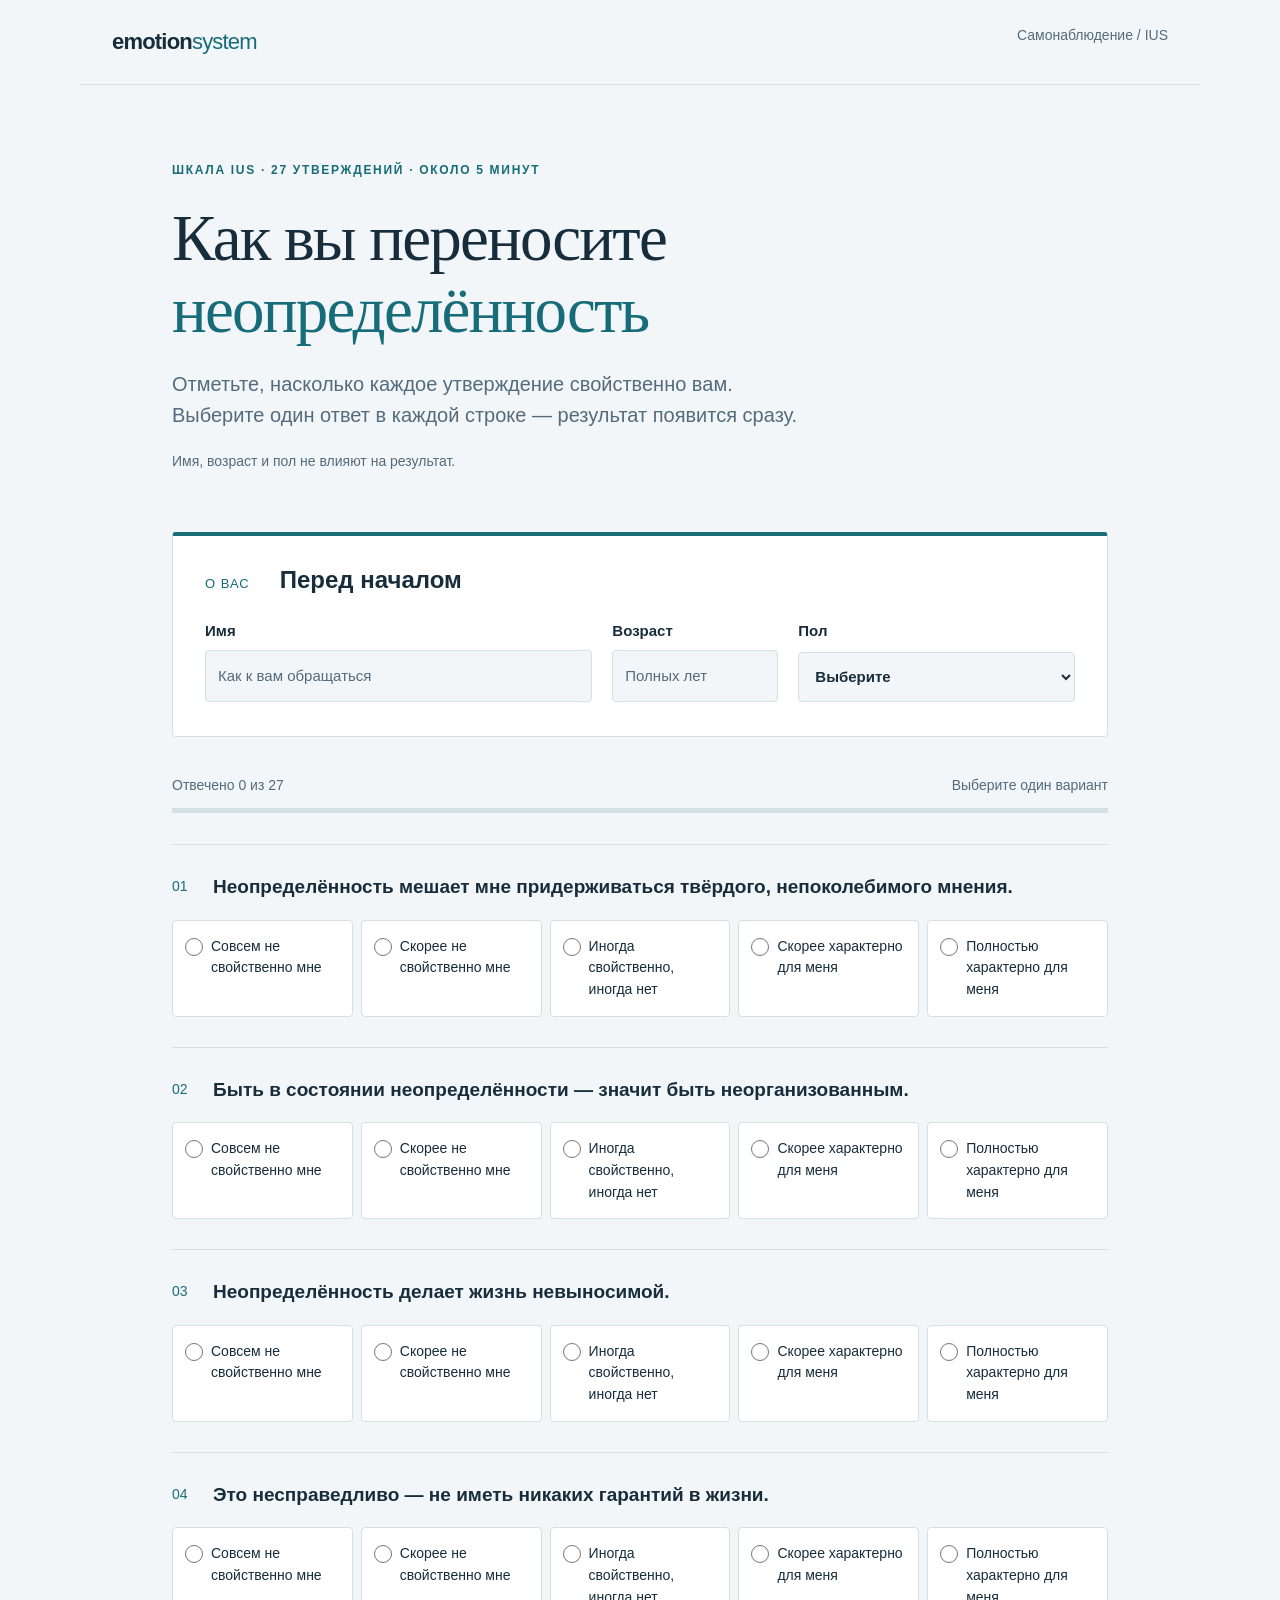
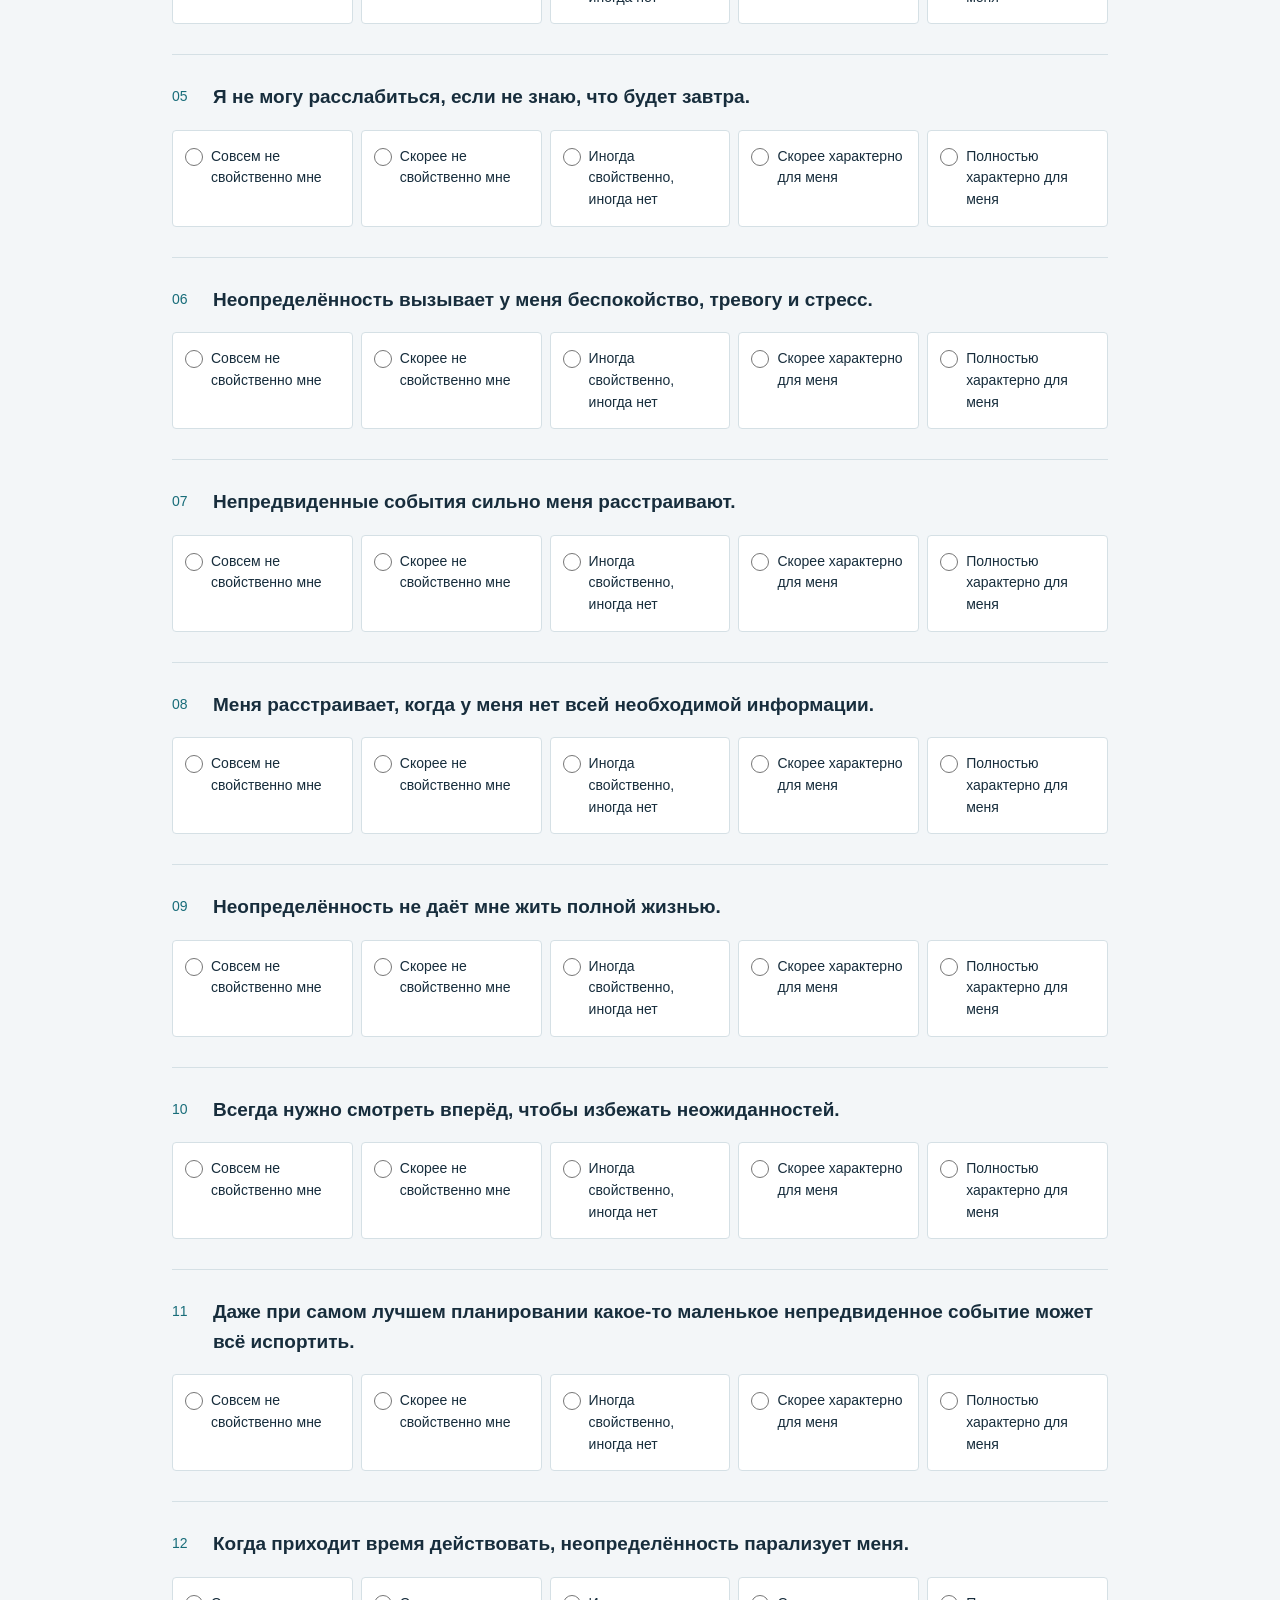
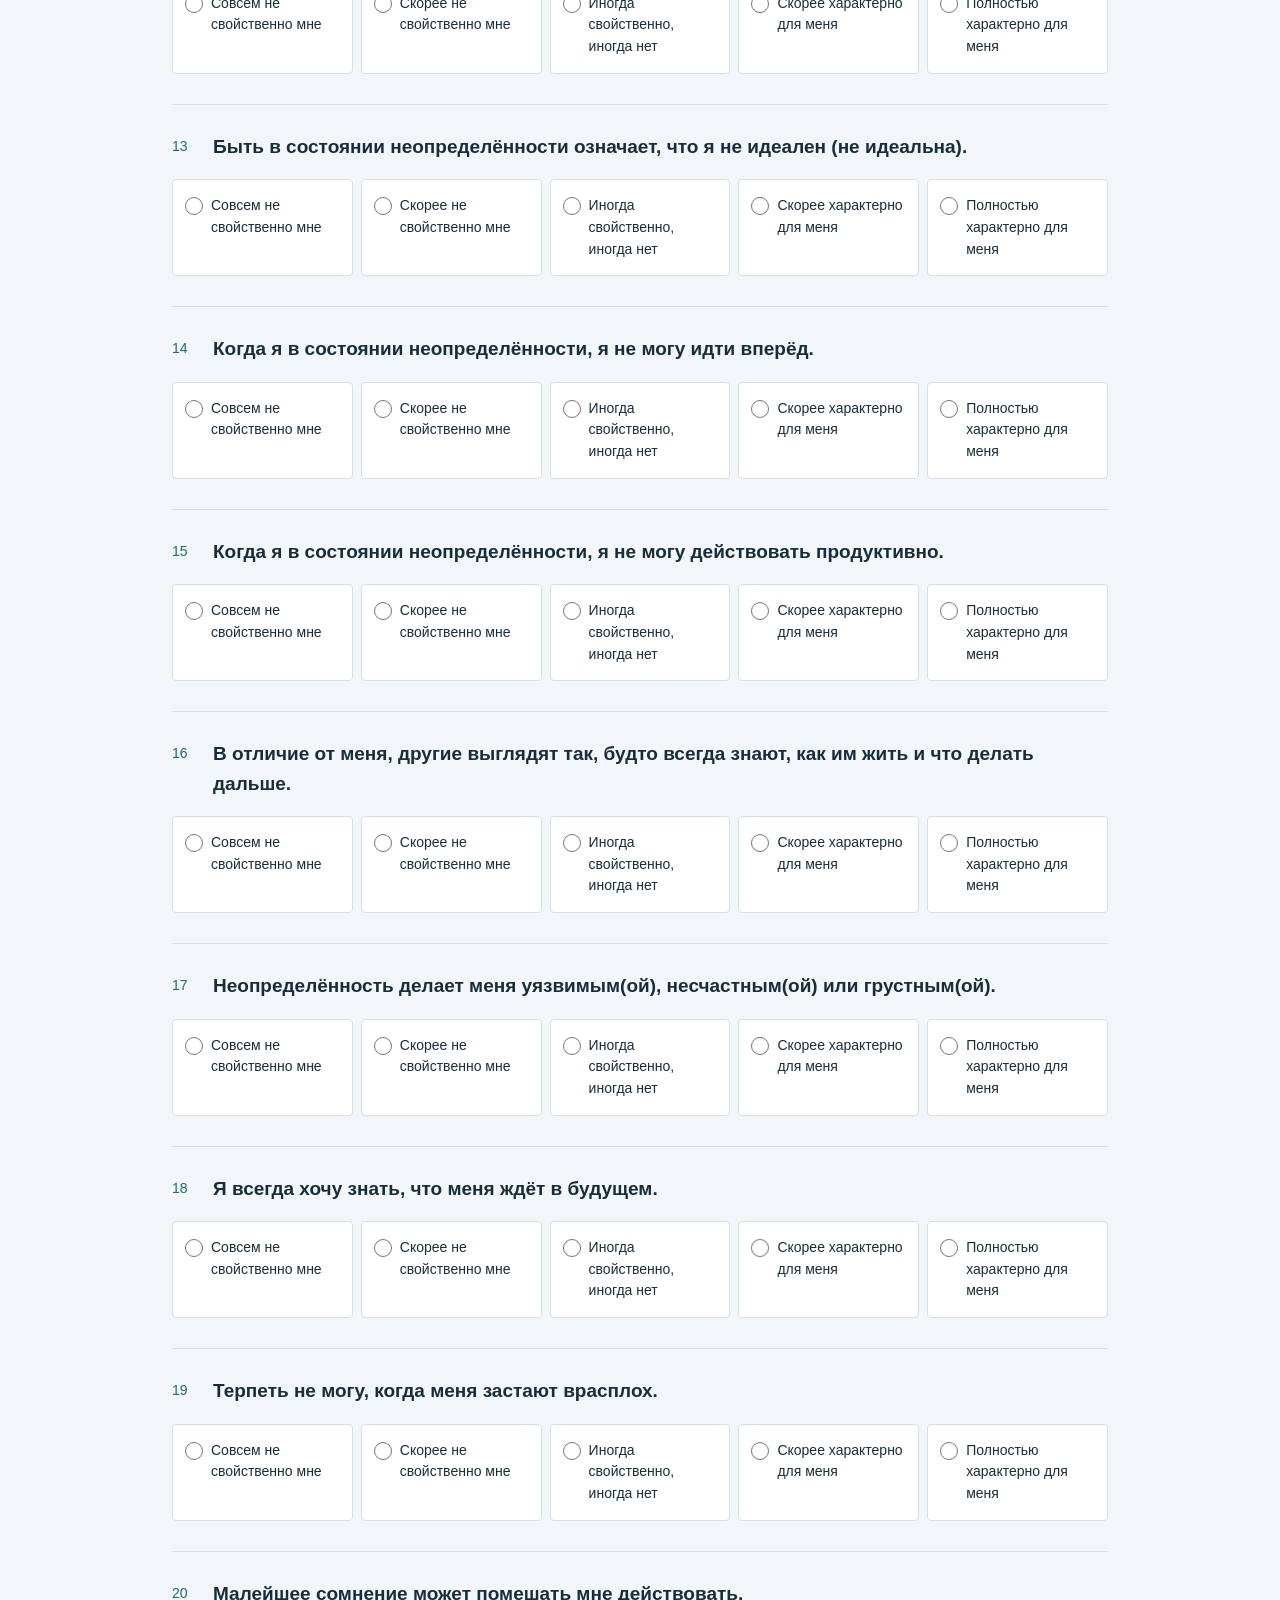
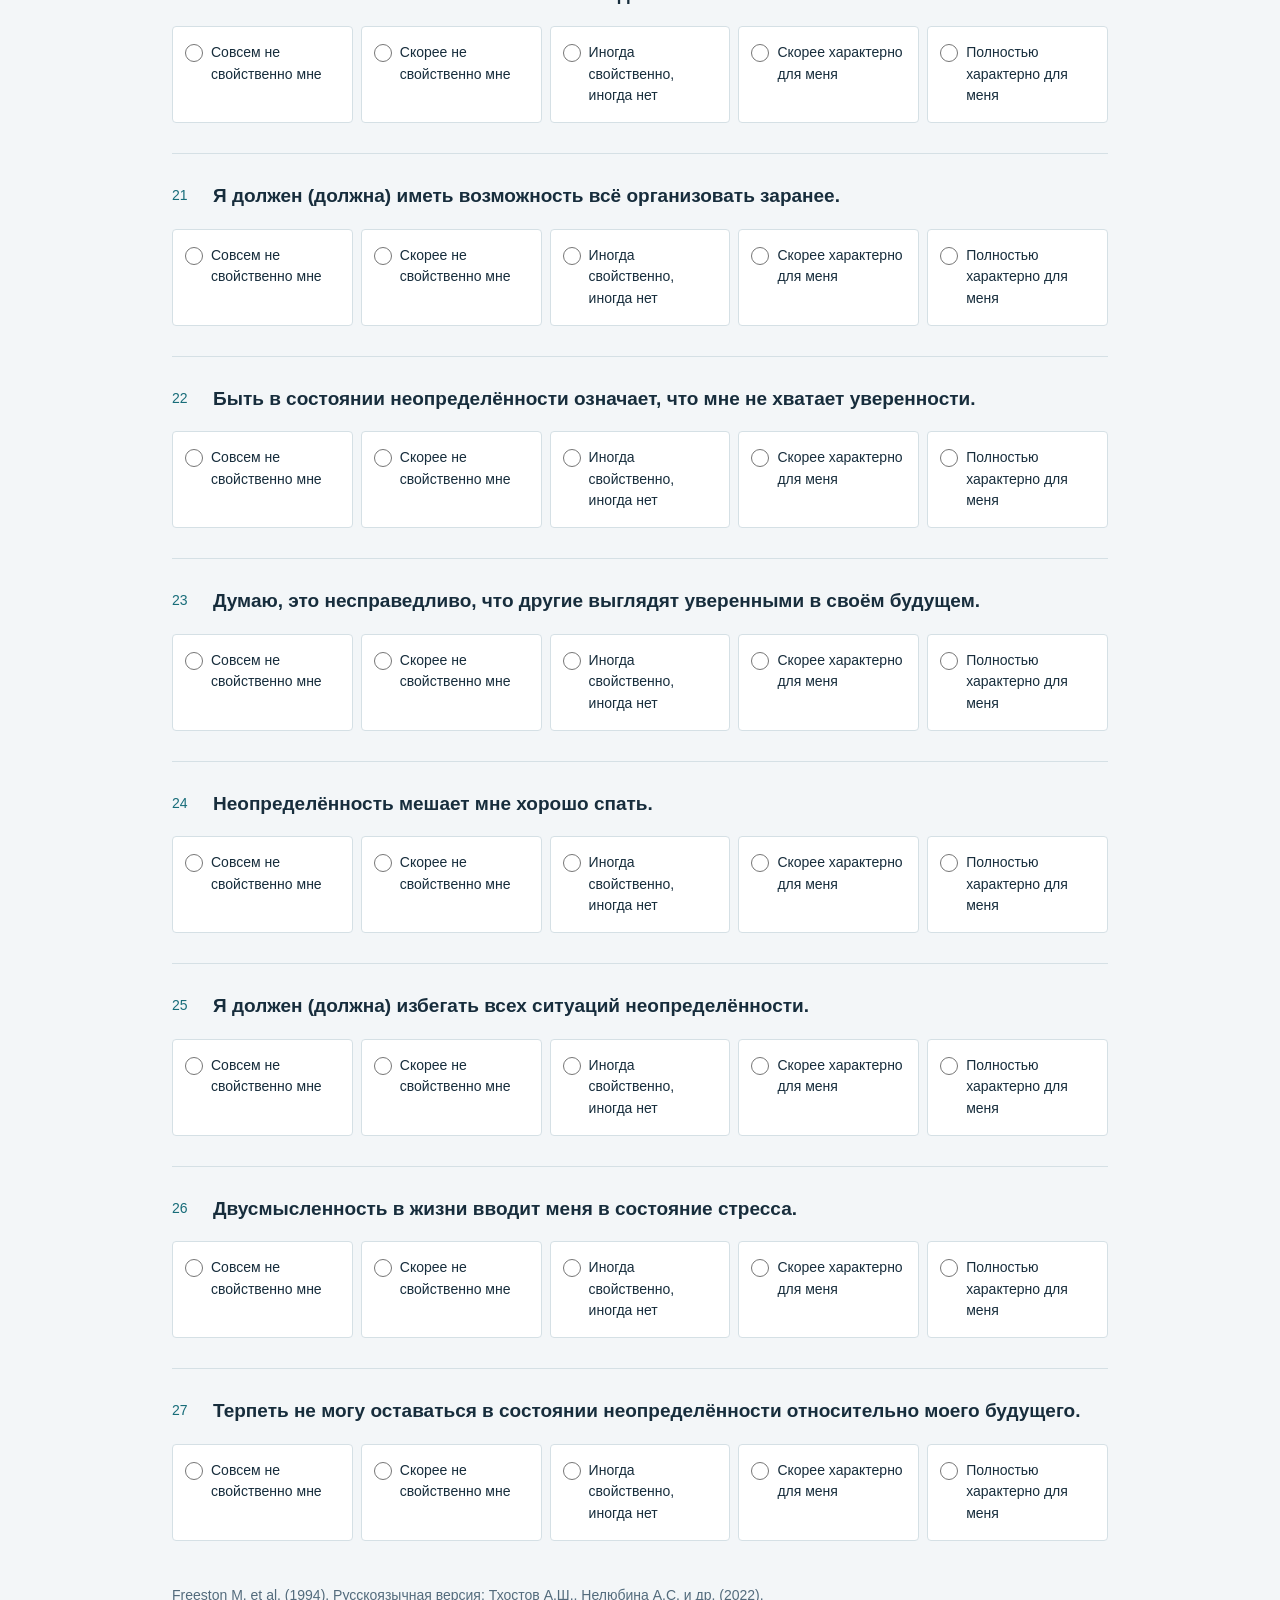
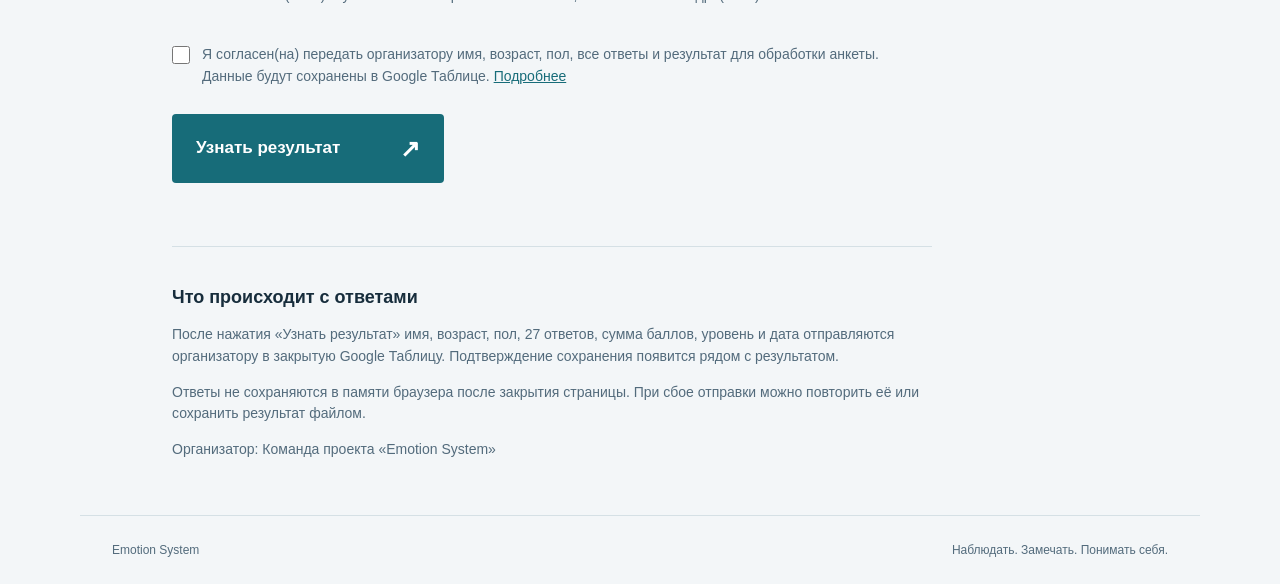
==== docs/index.html @ c3bc5c75 "Match all result explanations and disclaimer to user-provided originals" ====
<!doctype html>
<html lang="ru">
<head>
  <meta charset="utf-8">
  <meta name="viewport" content="width=device-width,initial-scale=1">
  <meta name="description" content="Анкета о переносимости неопределённости. 27 утверждений, результат сразу после заполнения.">
  <meta name="referrer" content="no-referrer">
  <title>Неопределённость · IUS</title>
  <link rel="stylesheet" href="styles.css">
  <script defer src="config.js?v=20261104-original-results"></script>
  <script defer src="scoring.js"></script>
  <script defer src="app.js?v=20261104-original-results"></script>
</head>
<body>
  <a class="skip" href="#main">Перейти к анкете</a>
  <header class="masthead"><a href="./" aria-label="На главную">emotion<span>system</span></a><span>Самонаблюдение / IUS</span></header>
  <main id="main">
    <section class="intro">
      <p class="eyebrow">ШКАЛА IUS · 27 УТВЕРЖДЕНИЙ · ОКОЛО 5 МИНУТ</p>
      <h1>Как вы переносите<br><em>неопределённость</em></h1>
      <p class="lead">Отметьте, насколько каждое утверждение свойственно вам. Выберите один ответ в каждой строке — результат появится сразу.</p>
      <p class="note">Имя, возраст и пол не влияют на результат.</p>
    </section>
    <section id="unavailable" class="notice" hidden>
      <h2>Анкета готовится к публикации</h2>
      <p>Сейчас мы проверяем формулировки и подключение отправки. Пожалуйста, вернитесь позже.</p>
    </section>
    <form id="survey" hidden>
      <section class="personal" aria-labelledby="personal-title">
        <div class="section-heading"><span>О вас</span><h2 id="personal-title">Перед началом</h2></div>
        <div class="fields">
          <label>Имя<input name="participantName" autocomplete="given-name" maxlength="100" required placeholder="Как к вам обращаться"></label>
          <label>Возраст<input name="age" type="number" inputmode="numeric" min="1" max="120" step="1" required placeholder="Полных лет"></label>
          <label>Пол<select name="sex" required><option value="">Выберите</option><option value="female">Женский</option><option value="male">Мужской</option><option value="other">Другой</option><option value="unspecified">Предпочитаю не указывать</option></select></label>
        </div>
      </section>
      <div class="progress-header"><span id="progress-text">Отвечено 0 из 27</span><span>Выберите один вариант</span></div>
      <progress id="progress" max="27" value="0" aria-label="Заполнение анкеты"></progress>
      <section id="questions" aria-label="Утверждения анкеты"></section>
      <p class="note">Freeston M. et al. (1994). Русскоязычная версия: Тхостов А.Ш., Нелюбина А.С. и др. (2022).</p>
      <section class="submit-section">
        <label class="consent"><input type="checkbox" name="consent" required><span>Я согласен(на) передать организатору имя, возраст, пол, все ответы и результат для обработки анкеты. Данные будут сохранены в Google Таблице. <a href="#privacy">Подробнее</a></span></label>
        <label class="honeypot" aria-hidden="true">Оставьте пустым<input name="website" tabindex="-1" autocomplete="off"></label>
        <button class="primary" id="submit" type="submit">Узнать результат <span aria-hidden="true">↗</span></button>
        <p id="form-message" role="alert"></p>
      </section>
    </form>
    <section id="result" class="result" tabindex="-1" aria-labelledby="result-title" hidden>
      <p class="eyebrow">ВАШ РЕЗУЛЬТАТ</p>
      <h2 id="result-title"></h2>
      <p class="score"><strong id="score"></strong><span>из 135</span></p>
      <div id="segments" class="segments" aria-hidden="true"></div>
      <div class="scale-labels"><span>0</span><span>135</span></div>
      <p id="interpretation"></p>
      <p class="note" id="result-disclaimer">Результат теста не является диагнозом. Клинических порогов у шкалы нет — диапазоны даны по размаху шкалы как ориентир; информативнее всего сравнивать свой балл в динамике.</p>
      <div class="delivery"><span id="delivery-status" role="status" aria-live="polite"></span><button id="retry" class="secondary" type="button" hidden>Повторить отправку</button></div>
      <div class="actions"><button id="copy" class="secondary" type="button">Скопировать результат</button><button id="download" class="secondary" type="button">Сохранить ответы</button><button id="again" class="text-button" type="button">Пройти ещё раз</button></div>
      <h2>Что дальше</h2>
      <p>Если число оказалось выше, чем вы ожидали, — это не приговор и не повод принимать решения прямо сейчас. Состояние, которое измеряет опросник, меняется; вопрос не в цифре, а в том, мешает ли оно вам жить.</p>
    </section>
    <section id="privacy" class="privacy">
      <h2>Что происходит с ответами</h2>
      <p>После нажатия «Узнать результат» имя, возраст, пол, 27 ответов, сумма баллов, уровень и дата отправляются организатору в закрытую Google Таблицу. Подтверждение сохранения появится рядом с результатом.</p>
      <p>Ответы не сохраняются в памяти браузера после закрытия страницы. При сбое отправки можно повторить её или сохранить результат файлом.</p>
      <p id="owner"></p><p id="contact"></p>
    </section>
  </main>
  <footer><span>Emotion System</span><span>Наблюдать. Замечать. Понимать себя.</span></footer>
</body>
</html>
---- docs/styles.css ----
:root{--bg:#f3f6f8;--paper:#fff;--ink:#172d3c;--muted:#536b7c;--accent:#176c79;--wash:#e5eff1;--line:#d5e0e5;--error:#9d3434;font-family:Calibri,'Segoe UI',sans-serif;color:var(--ink);background:var(--bg);font-size:17px;line-height:1.55}*{box-sizing:border-box}body{margin:0}a{color:var(--accent)}button,input,select{font:inherit}button{cursor:pointer}button:disabled{cursor:wait;opacity:.6}[hidden]{display:none!important}.skip{position:absolute;top:-100px;background:white;padding:12px;z-index:5}.skip:focus{top:0}:focus-visible{outline:3px solid #d78b25;outline-offset:4px}.masthead,footer{max-width:1120px;margin:auto;padding:25px 32px;display:flex;justify-content:space-between;gap:24px;font-size:14px;color:var(--muted)}.masthead{border-bottom:1px solid var(--line)}.masthead>a{text-decoration:none;color:var(--ink);font-weight:700;font-size:22px;letter-spacing:-.8px}.masthead>a span{font-weight:400;color:var(--accent)}main{max-width:1000px;margin:auto;padding:0 32px}.intro{padding:64px 0 45px;max-width:830px}.eyebrow{font-size:12px;font-weight:700;letter-spacing:1.7px;color:var(--accent)}h1{font-family:Georgia,'Times New Roman',serif;font-size:clamp(34px,5.8vw,65px);font-weight:400;line-height:1.12;letter-spacing:-1.8px;margin:22px 0}h1 em{color:var(--accent);font-style:normal}.lead{max-width:650px;font-size:20px;color:var(--muted)}.note{font-size:14px;color:var(--muted)}h2{font-size:24px;font-weight:600;line-height:1.3}.personal{background:var(--paper);border:1px solid var(--line);border-top:4px solid var(--accent);padding:28px 32px 34px;border-radius:4px}.section-heading{display:flex;align-items:baseline;gap:30px}.section-heading>span{font-size:13px;text-transform:uppercase;letter-spacing:1px;color:var(--accent)}.section-heading h2{margin:0 0 24px}.fields{display:grid;grid-template-columns:1.4fr .6fr 1fr;gap:20px}.fields label{display:grid;gap:8px;font-size:15px;font-weight:600}input:not([type=radio]):not([type=checkbox]),select{width:100%;background:var(--bg);border:1px solid var(--line);border-radius:4px;padding:13px 12px;color:var(--ink);min-height:49px}input::placeholder{color:var(--muted);font-weight:400}.progress-header{display:flex;justify-content:space-between;margin-top:38px;font-size:14px;color:var(--muted)}progress{width:100%;height:5px;border:0;margin:12px 0 26px;appearance:none;background:var(--line)}progress::-webkit-progress-bar{background:var(--line)}progress::-webkit-progress-value{background:var(--accent)}progress::-moz-progress-bar{background:var(--accent)}.question{padding:27px 0 30px;margin:0;border:0;border-top:1px solid var(--line);min-width:0}.question legend{float:left;width:100%;display:flex;gap:18px;margin-bottom:18px;padding:0;font-size:19px;font-weight:600}.question legend span{font-size:14px;color:var(--accent);padding-top:4px;font-weight:400;min-width:23px}.choices{clear:both;display:grid;grid-template-columns:repeat(5,1fr);gap:8px}.choice{position:relative;display:flex;align-items:flex-start;gap:8px;padding:15px 12px;min-height:90px;border:1px solid var(--line);background:white;border-radius:4px;font-size:14px;cursor:pointer}.choice:hover{border-color:var(--accent)}.choice:has(input:checked){background:var(--wash);border-color:var(--accent);box-shadow:inset 0 0 0 1px var(--accent)}input[type=radio],input[type=checkbox]{accent-color:var(--accent);width:18px;height:18px;flex-shrink:0;margin:2px 0}.question.missed{border-color:var(--error)}.missed-message{color:var(--error);font-size:14px;margin-bottom:8px}.submit-section{padding:24px 0 46px}.consent{display:flex;gap:12px;max-width:760px;color:var(--muted);font-size:14px;align-items:flex-start;margin-bottom:26px}.primary{display:flex;justify-content:space-between;gap:60px;align-items:center;background:var(--accent);color:white;border:0;border-radius:4px;padding:16px 24px;min-height:56px;font-weight:600}.primary:hover{background:#125965}.primary>span{font-size:24px}.secondary{background:white;border:1px solid var(--line);border-radius:4px;padding:11px 16px;color:var(--ink);min-height:44px}.secondary:hover{border-color:var(--accent)}.text-button{background:none;border:0;color:var(--accent);padding:12px}.honeypot{position:absolute;left:-10000px;width:1px;height:1px;overflow:hidden}#form-message{color:var(--error)}.result{border:1px solid var(--line);border-top:4px solid var(--accent);padding:38px;background:white;border-radius:4px;margin:0 0 45px}.result h2{font-size:29px;max-width:620px}.score{display:flex;align-items:baseline;gap:12px;margin:18px 0}.score strong{font-family:Georgia,serif;font-weight:400;font-size:76px;line-height:1}.score span{color:var(--muted)}.segments{display:grid;grid-template-columns:repeat(42,1fr);gap:3px;margin-top:26px}.segments span{height:26px;background:var(--line)}.segments .on{background:var(--accent)}.scale-labels{display:flex;justify-content:space-between;font-size:12px;color:var(--muted);margin-top:5px}.delivery{padding:18px;background:var(--bg);margin:24px 0;display:grid;gap:10px;font-size:15px}.delivery .secondary{justify-self:start}.delivery.error{color:var(--error)}.actions{display:flex;flex-wrap:wrap;gap:10px}.privacy{border-top:1px solid var(--line);padding:24px 0 40px;max-width:760px;font-size:14px;color:var(--muted)}.privacy h2{font-size:18px;color:var(--ink)}.notice{padding:30px;background:var(--paper);border:1px solid var(--line);margin-bottom:40px}footer{border-top:1px solid var(--line);font-size:12px}@media(max-width:700px){main{padding:0 20px}.masthead,footer{padding:20px}.masthead>span{font-size:11px}.intro{padding:38px 0 26px}h1{letter-spacing:-1px}.lead{font-size:18px}.personal{padding:23px 20px}.fields{grid-template-columns:1fr 1fr}.fields label:first-child{grid-column:1/-1}.choices{grid-template-columns:1fr}.choice{min-height:48px;padding:12px 15px;align-items:center}.question legend{font-size:18px}.question{padding:22px 0}.progress-header>span:last-child{display:none}.result{padding:25px 20px}.result h2{font-size:25px}.primary{width:100%}.segments{gap:2px}.segments span{height:20px}footer{flex-direction:column;gap:8px}.actions>*{width:100%}.section-heading{gap:22px}}@media(prefers-reduced-motion:no-preference){html{scroll-behavior:smooth}.choice{transition:background .15s,border-color .15s}}
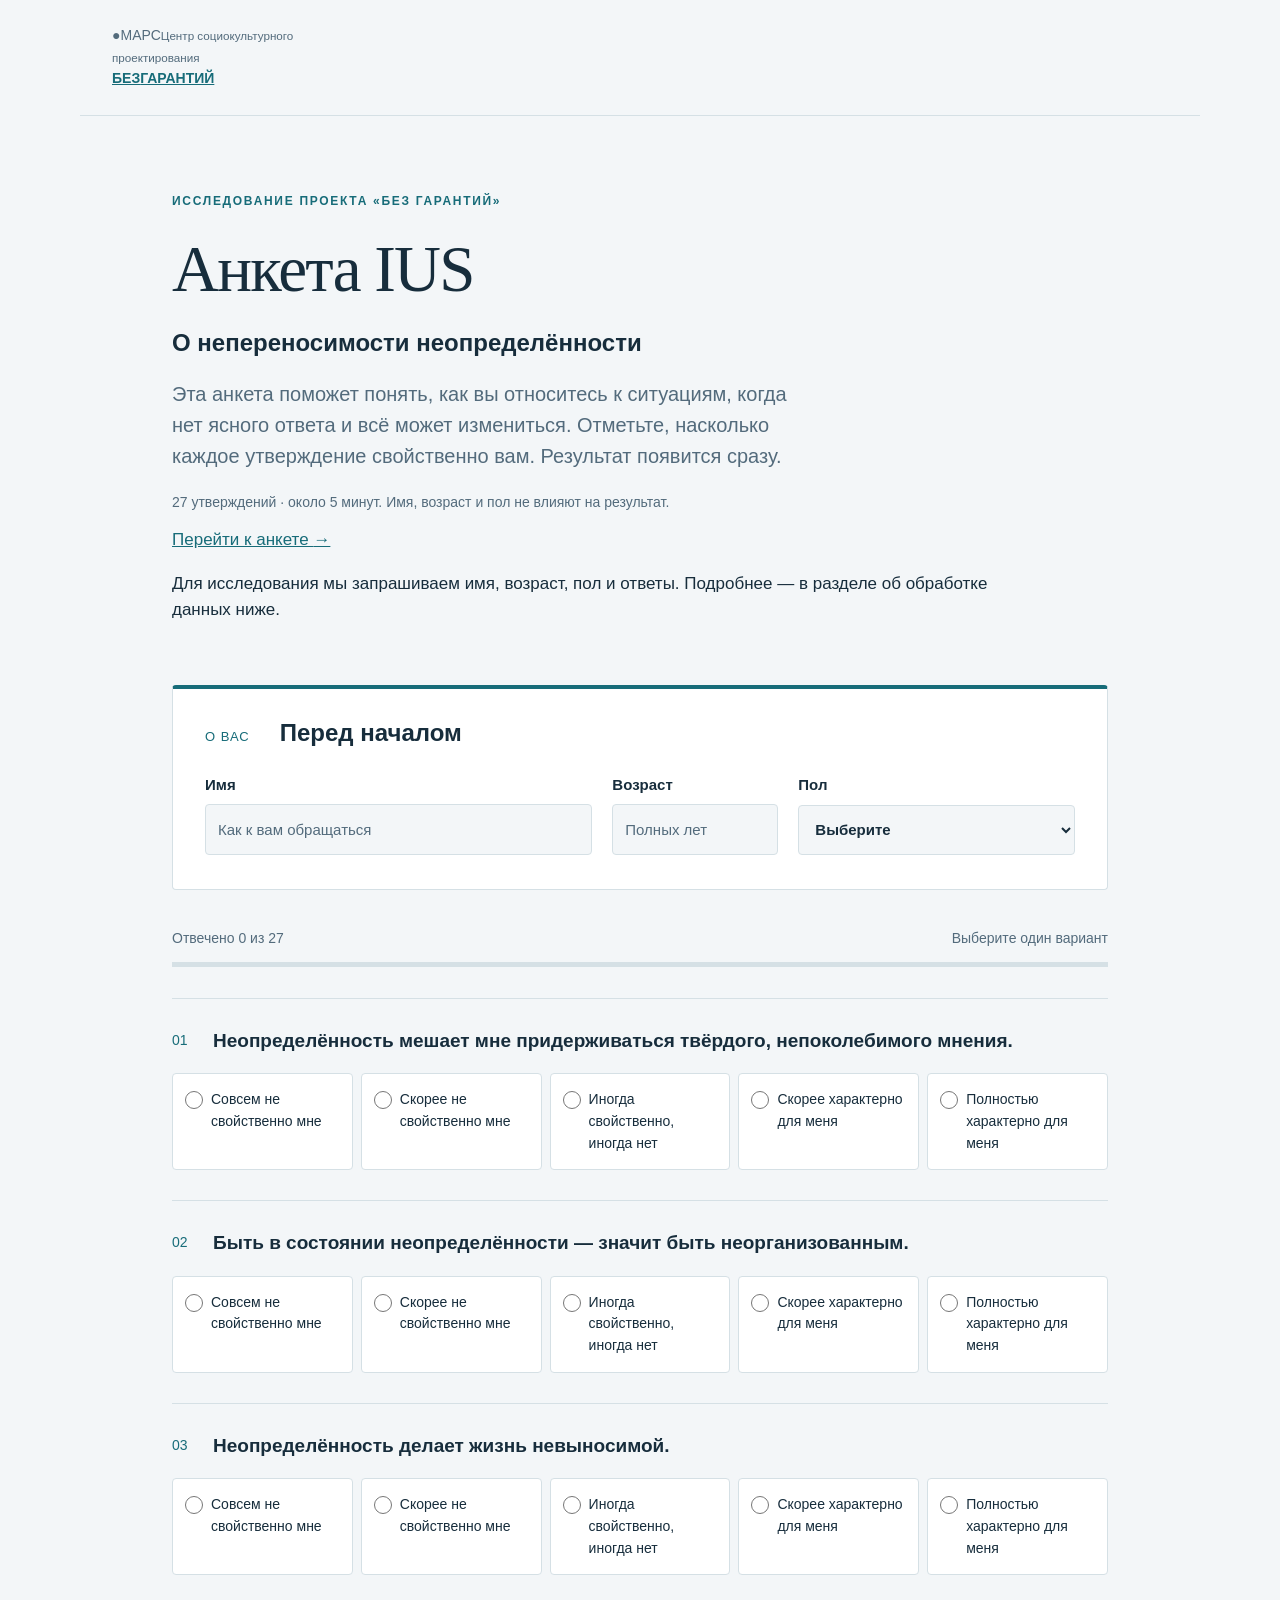
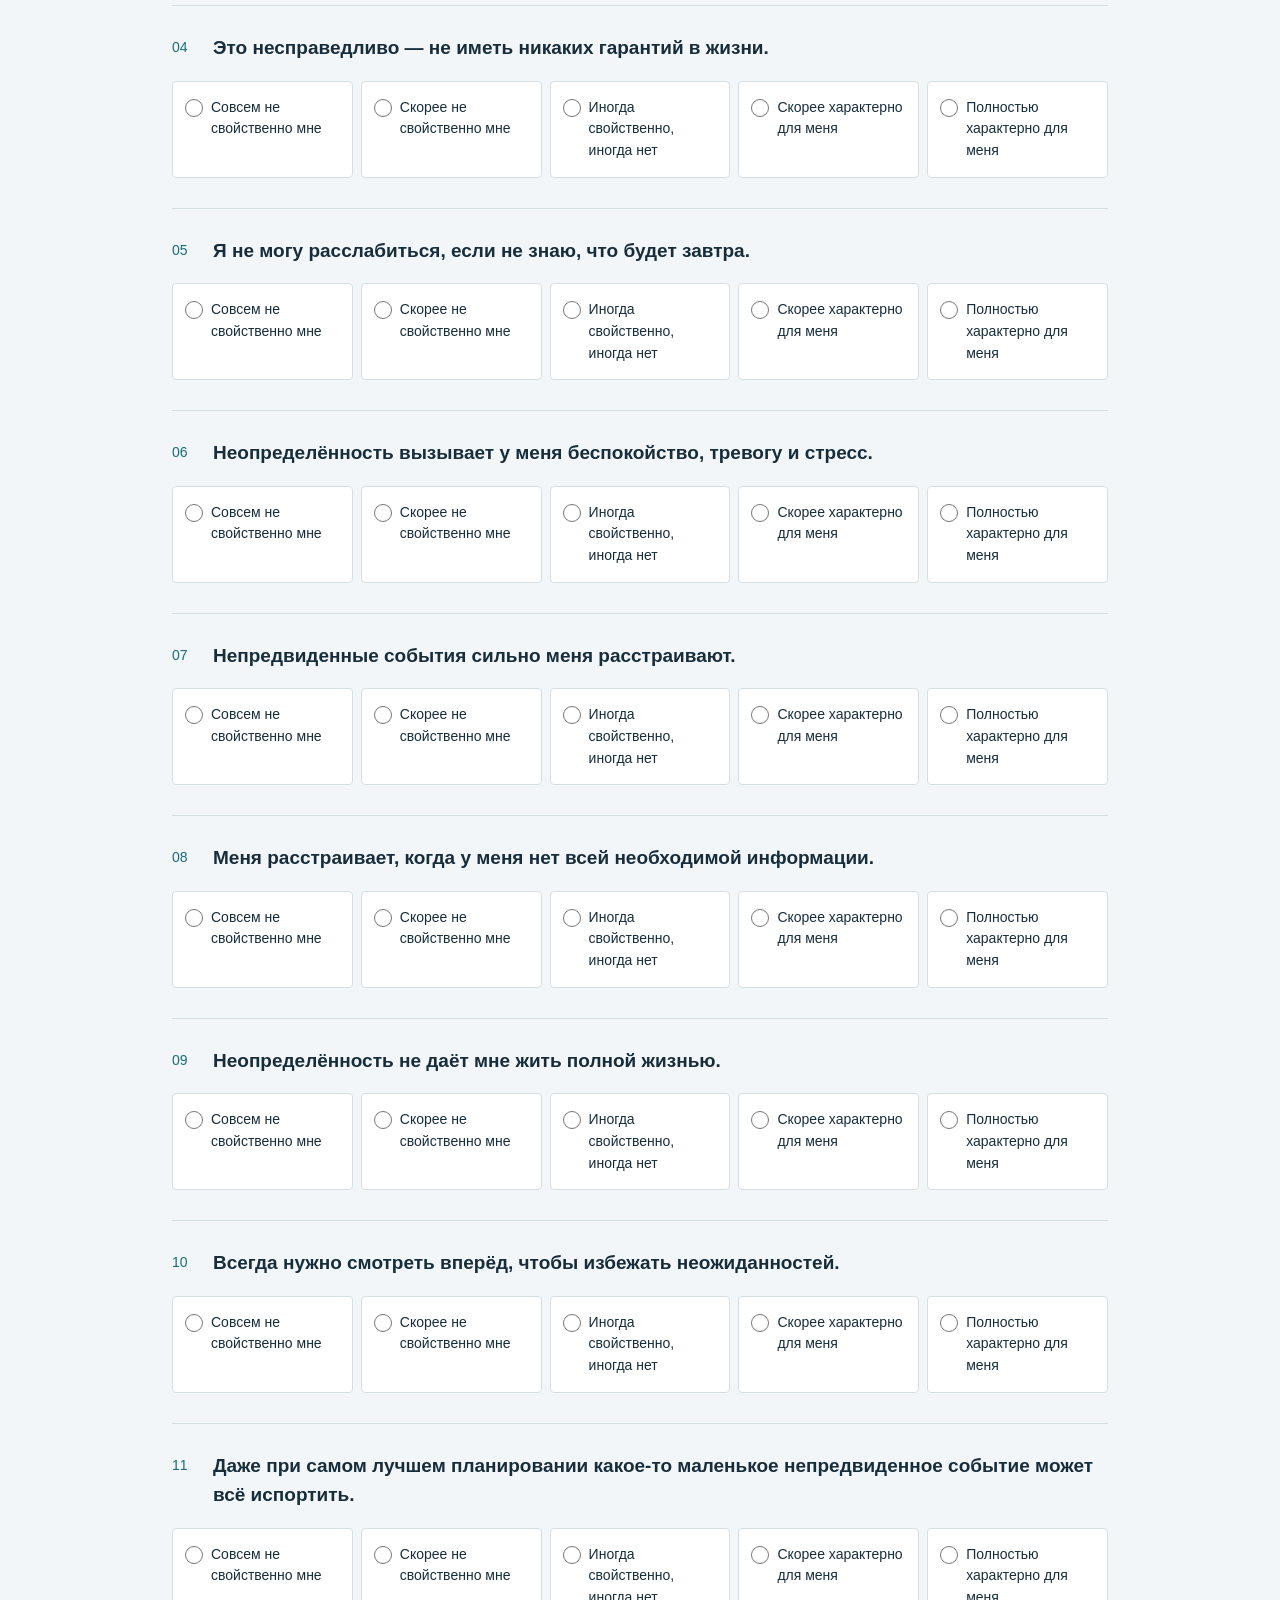
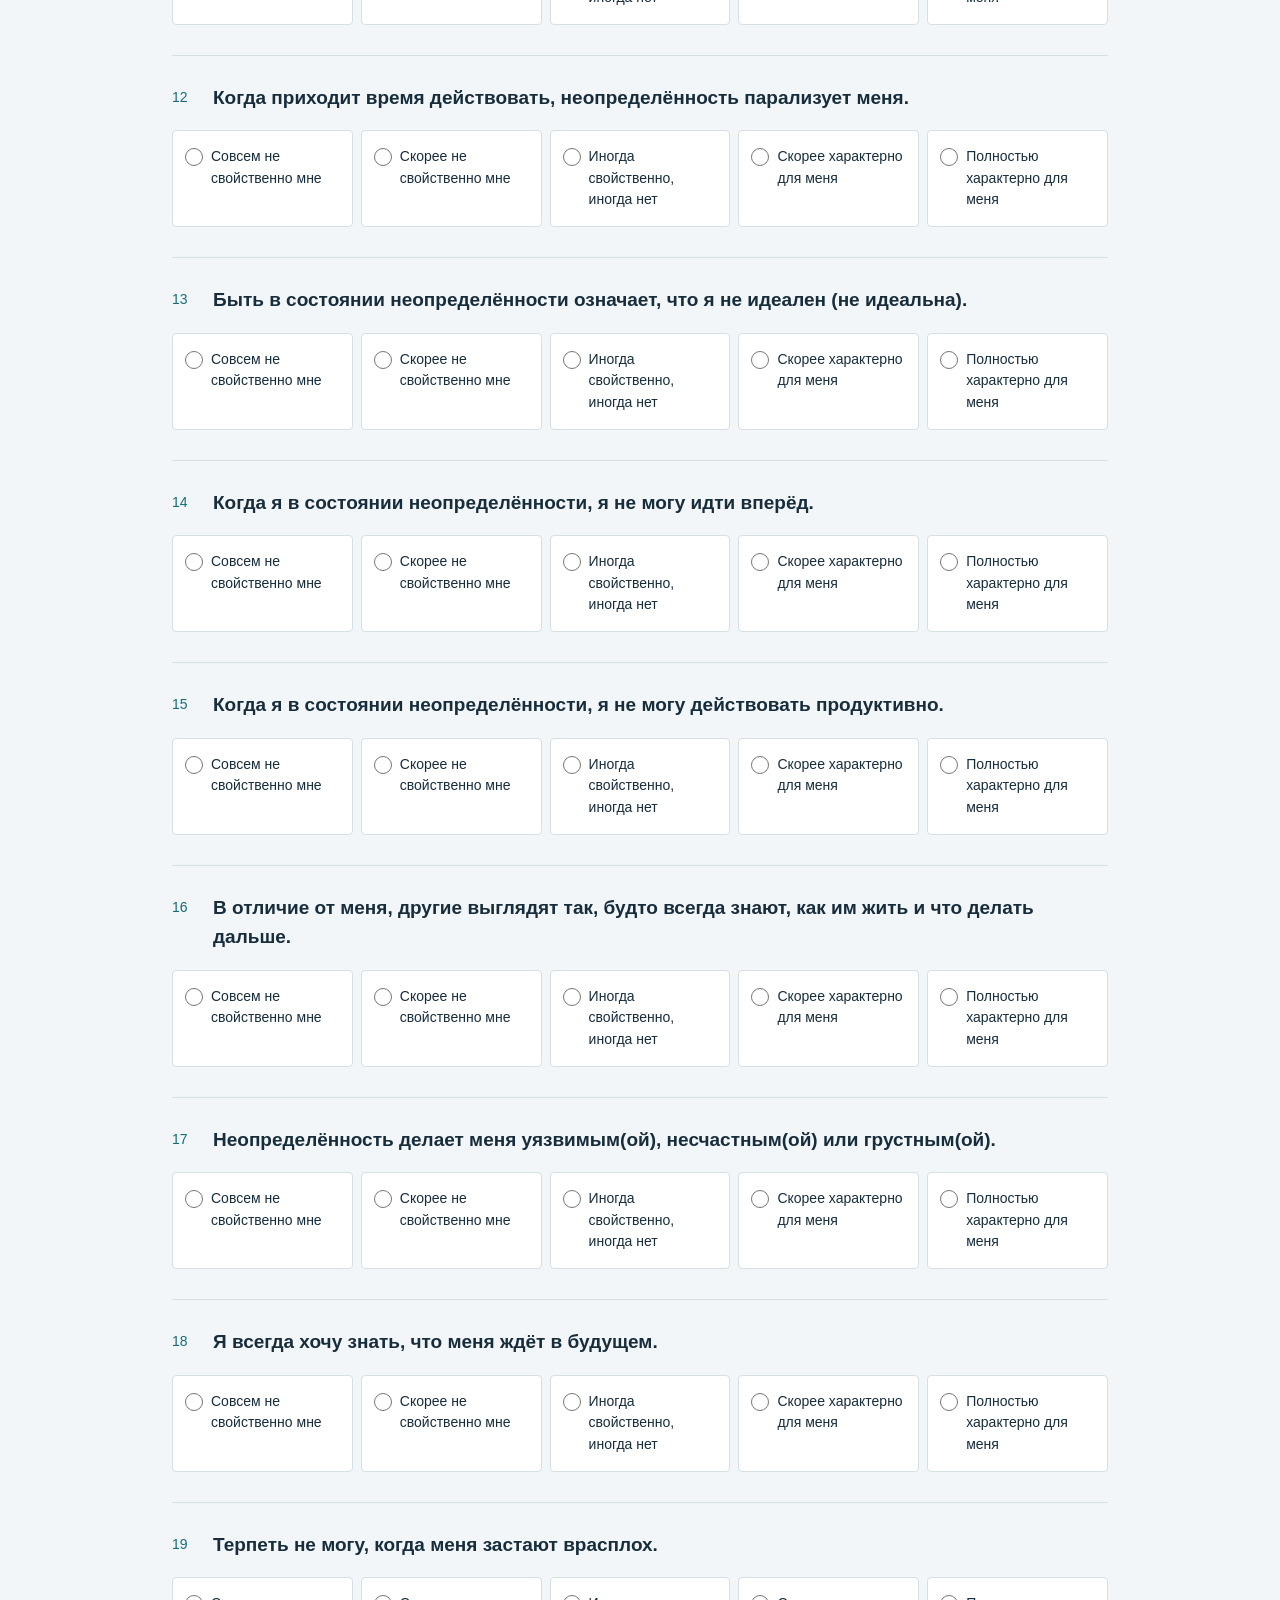
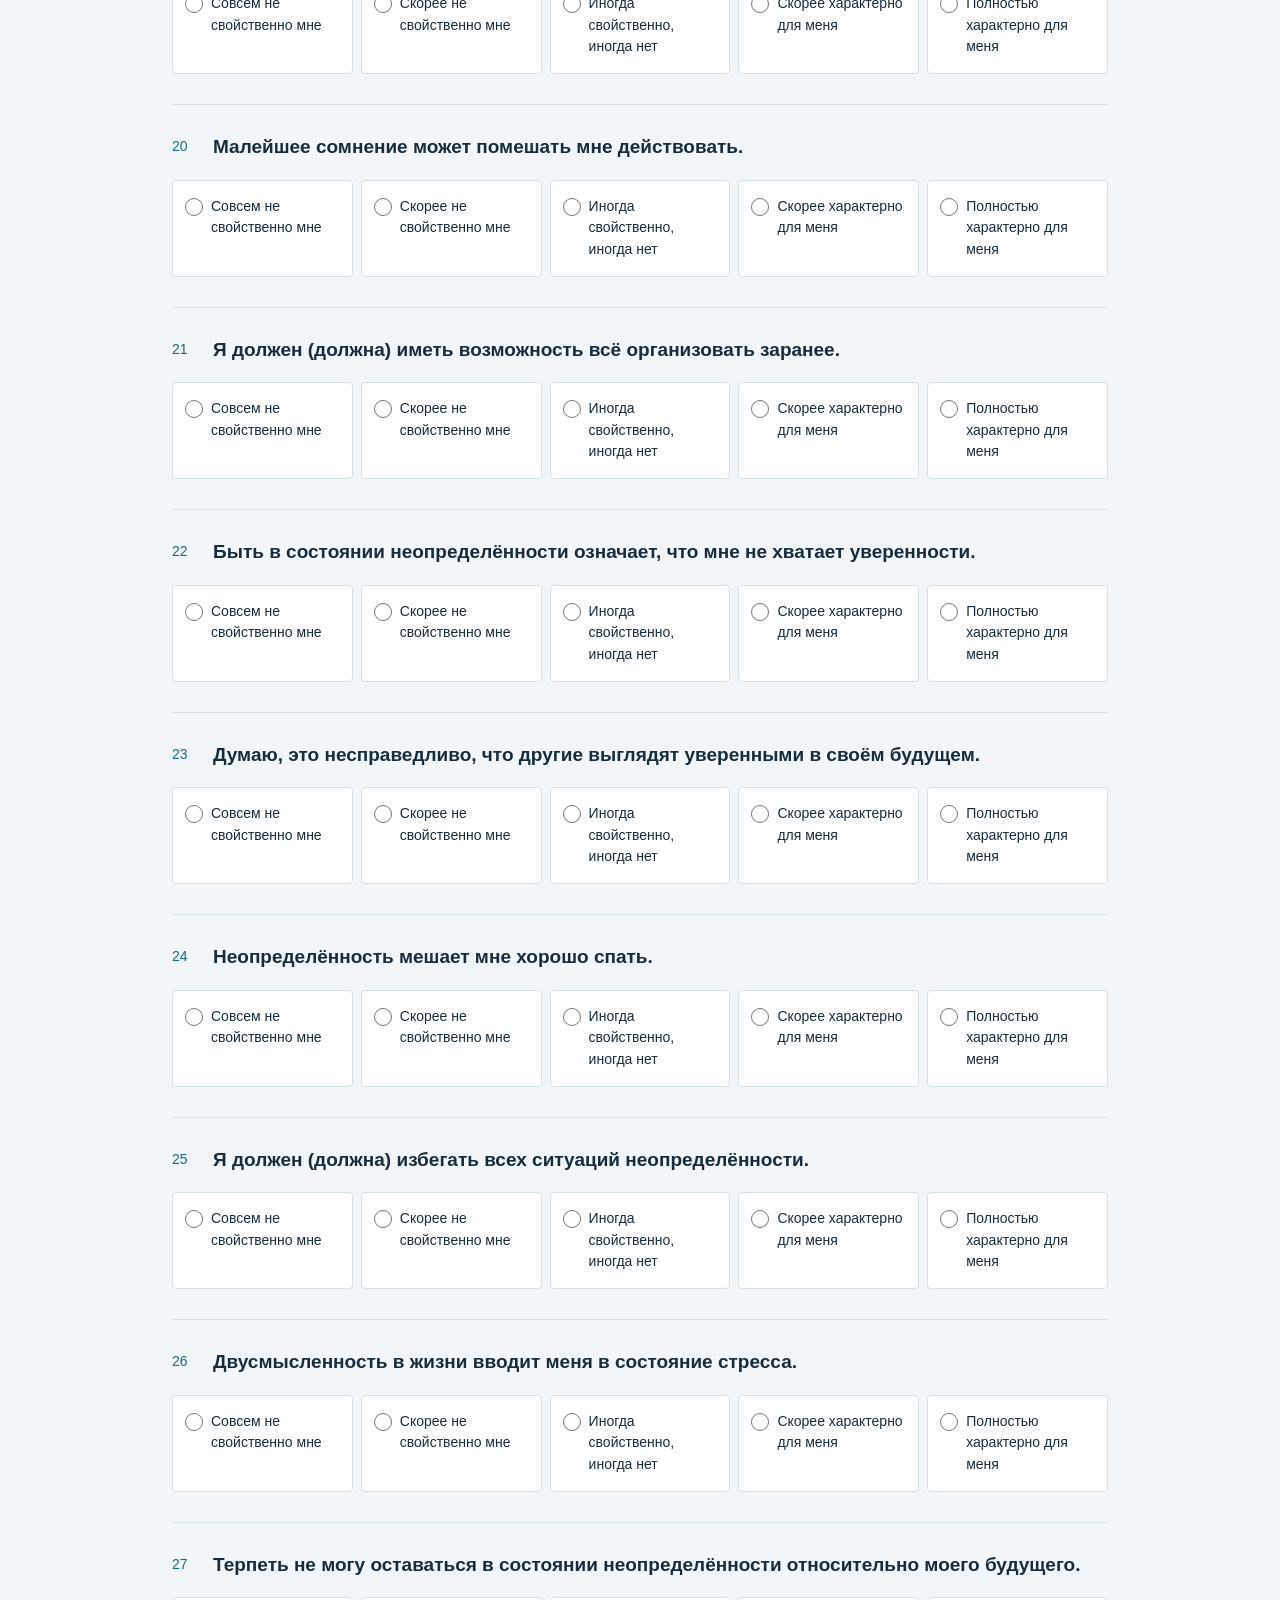
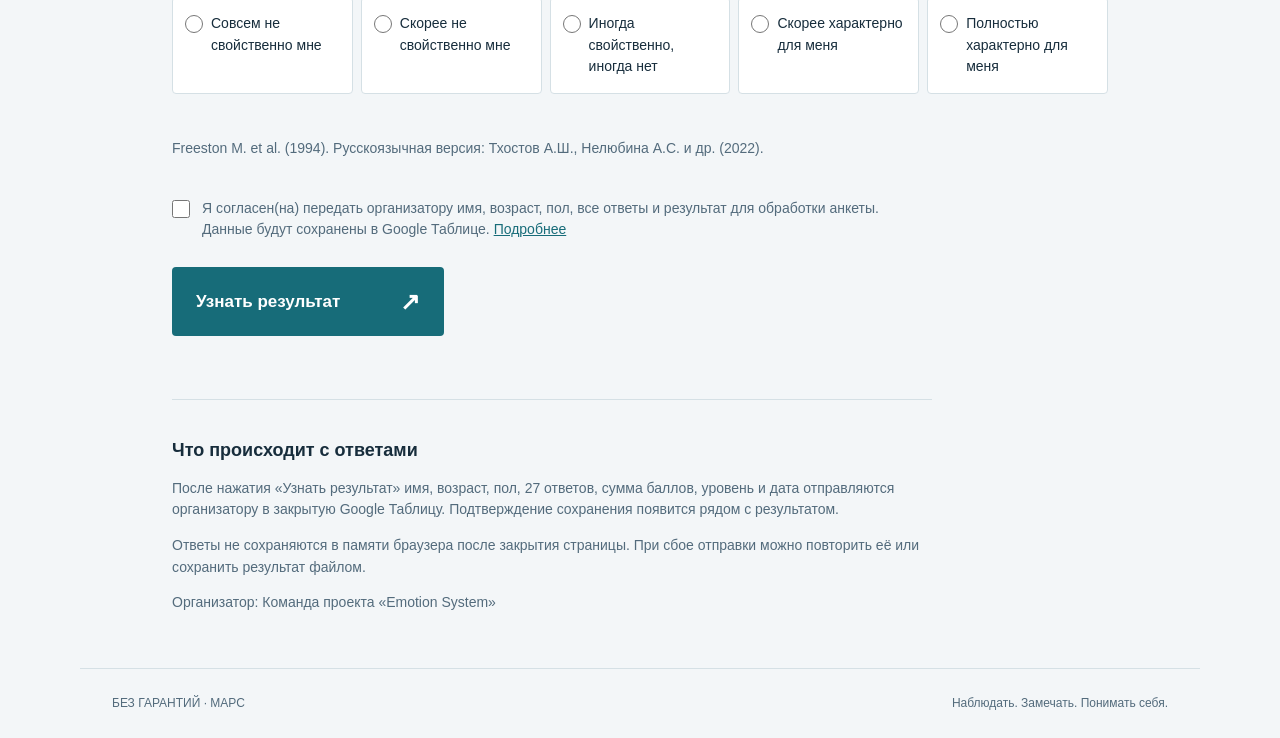
==== commit 14de3446: "Rebrand complete IUS survey layout for Bez Garantiy and school MARS" ====
--- a/docs/index.html
+++ b/docs/index.html
@@ -5,21 +5,22 @@
   <meta name="viewport" content="width=device-width,initial-scale=1">
   <meta name="description" content="Анкета о переносимости неопределённости. 27 утверждений, результат сразу после заполнения.">
   <meta name="referrer" content="no-referrer">
-  <title>Неопределённость · IUS</title>
-  <link rel="stylesheet" href="styles.css">
+  <title>Анкета IUS — Без гарантий · МАРС</title>
+  <link rel="stylesheet" href="styles.css?v=mars-20261109">
   <script defer src="config.js?v=20261104-original-results"></script>
   <script defer src="scoring.js"></script>
-  <script defer src="app.js?v=20261104-original-results"></script>
+  <script defer src="app.js?v=20261104-sex-options"></script>
 </head>
 <body>
   <a class="skip" href="#main">Перейти к анкете</a>
-  <header class="masthead"><a href="./" aria-label="На главную">emotion<span>system</span></a><span>Самонаблюдение / IUS</span></header>
+  <header class="masthead"><div class="brand-group"><div class="mars-brand" aria-label="МАРС — Центр социокультурного проектирования"><span class="mars-icon"><span class="mars-person">●</span></span><span class="mars-name">МАРС<small>Центр социокультурного<br>проектирования</small></span></div><span class="brand-divider"></span><a class="project-brand" href="./" aria-label="Без гарантий — на главную"><span class="project-circle"><span class="project-stamp"><b>БЕЗ</b><strong>ГАРАНТИЙ</strong></span></span></a></div></header>
   <main id="main">
     <section class="intro">
-      <p class="eyebrow">ШКАЛА IUS · 27 УТВЕРЖДЕНИЙ · ОКОЛО 5 МИНУТ</p>
-      <h1>Как вы переносите<br><em>неопределённость</em></h1>
-      <p class="lead">Отметьте, насколько каждое утверждение свойственно вам. Выберите один ответ в каждой строке — результат появится сразу.</p>
-      <p class="note">Имя, возраст и пол не влияют на результат.</p>
+      <p class="eyebrow">ИССЛЕДОВАНИЕ ПРОЕКТА «БЕЗ ГАРАНТИЙ»</p>
+      <h1>Анкета IUS</h1>
+      <h2 class="intro-subtitle">О непереносимости неопределённости</h2>
+      <p class="lead">Эта анкета поможет понять, как вы относитесь к ситуациям, когда нет ясного ответа и всё может измениться. Отметьте, насколько каждое утверждение свойственно вам. Результат появится сразу.</p>
+      <p class="note">27 утверждений · около 5 минут. Имя, возраст и пол не влияют на результат.</p><a class="start-link" href="#survey">Перейти к анкете <span aria-hidden="true">→</span></a><p class="intro-disclosure">Для исследования мы запрашиваем имя, возраст, пол и ответы. Подробнее — в разделе об обработке данных ниже.</p>
     </section>
     <section id="unavailable" class="notice" hidden>
       <h2>Анкета готовится к публикации</h2>
@@ -31,7 +32,7 @@
         <div class="fields">
           <label>Имя<input name="participantName" autocomplete="given-name" maxlength="100" required placeholder="Как к вам обращаться"></label>
           <label>Возраст<input name="age" type="number" inputmode="numeric" min="1" max="120" step="1" required placeholder="Полных лет"></label>
-          <label>Пол<select name="sex" required><option value="">Выберите</option><option value="female">Женский</option><option value="male">Мужской</option><option value="other">Другой</option><option value="unspecified">Предпочитаю не указывать</option></select></label>
+          <label>Пол<select name="sex" required><option value="">Выберите</option><option value="male">Мужчина</option><option value="female">Женщина</option></select></label>
         </div>
       </section>
       <div class="progress-header"><span id="progress-text">Отвечено 0 из 27</span><span>Выберите один вариант</span></div>
@@ -65,6 +66,6 @@
       <p id="owner"></p><p id="contact"></p>
     </section>
   </main>
-  <footer><span>Emotion System</span><span>Наблюдать. Замечать. Понимать себя.</span></footer>
+  <footer><span>БЕЗ ГАРАНТИЙ · МАРС</span><span>Наблюдать. Замечать. Понимать себя.</span></footer>
 </body>
 </html>
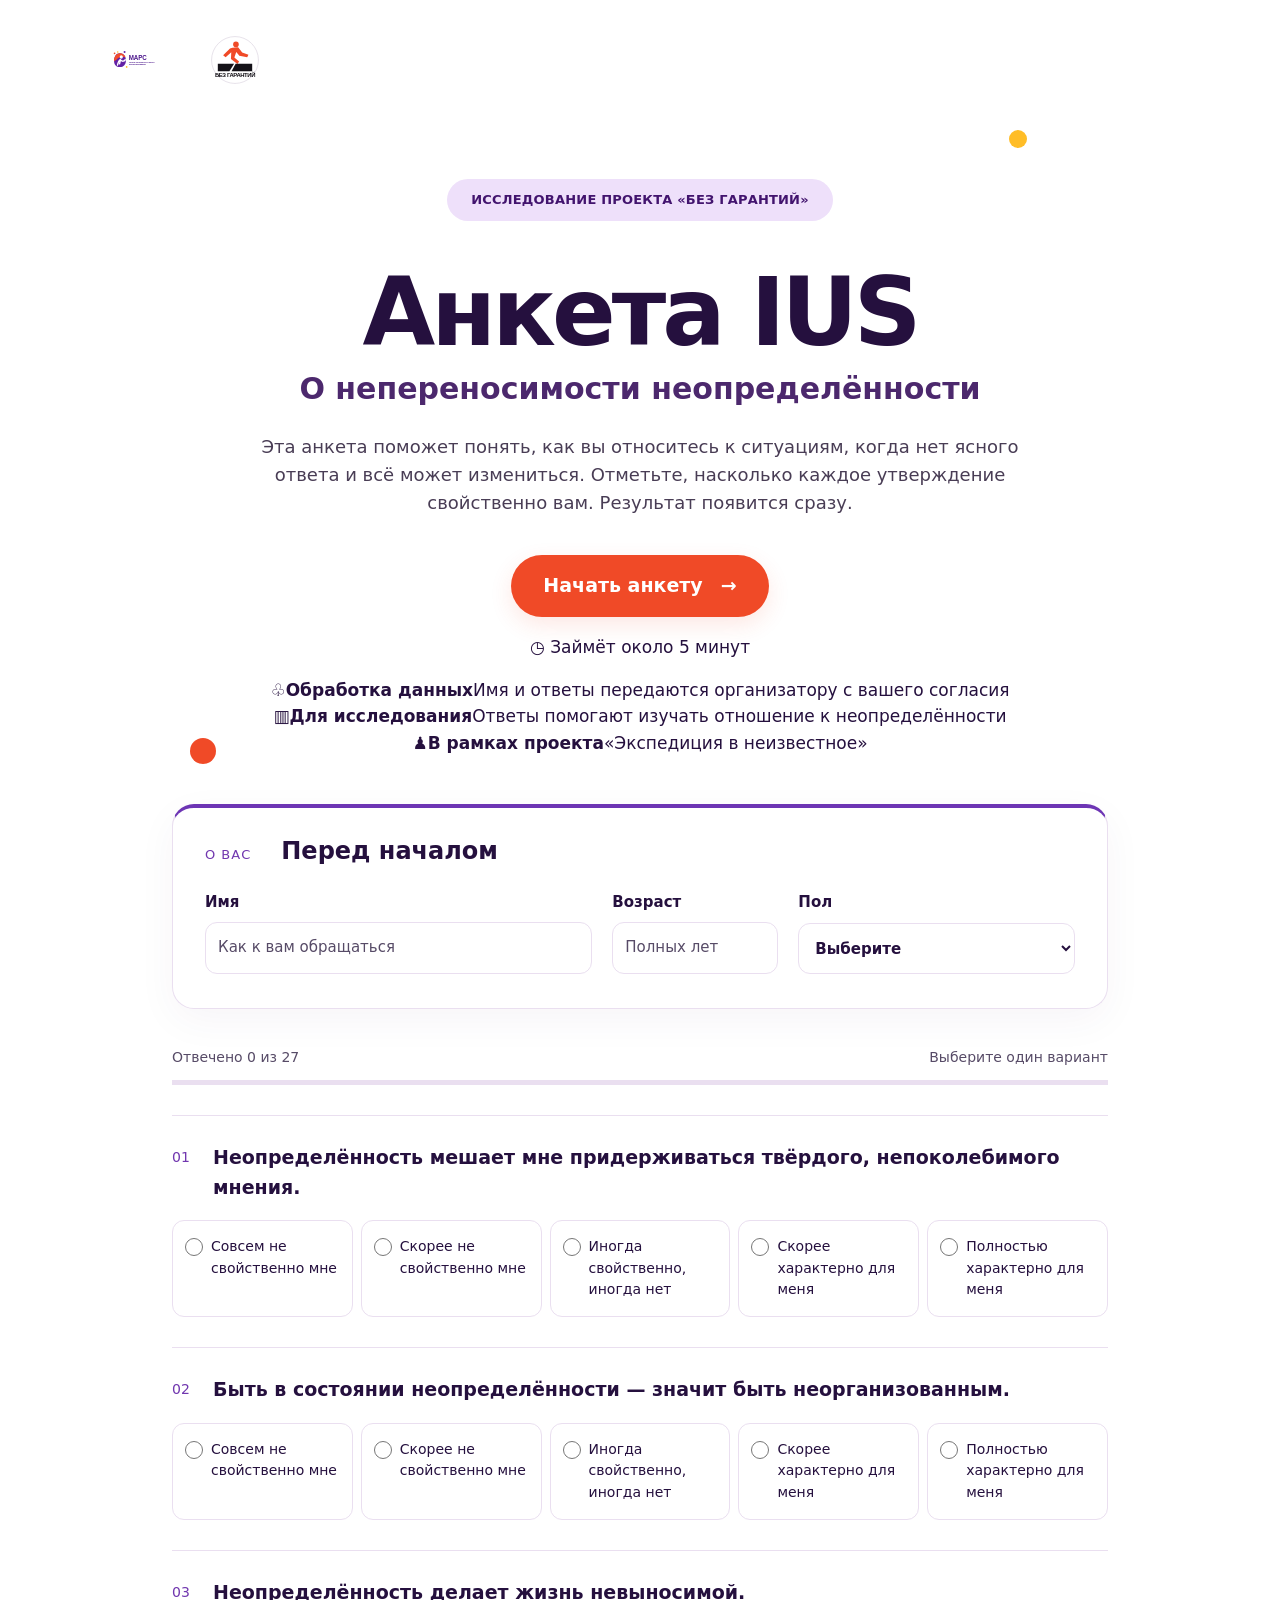
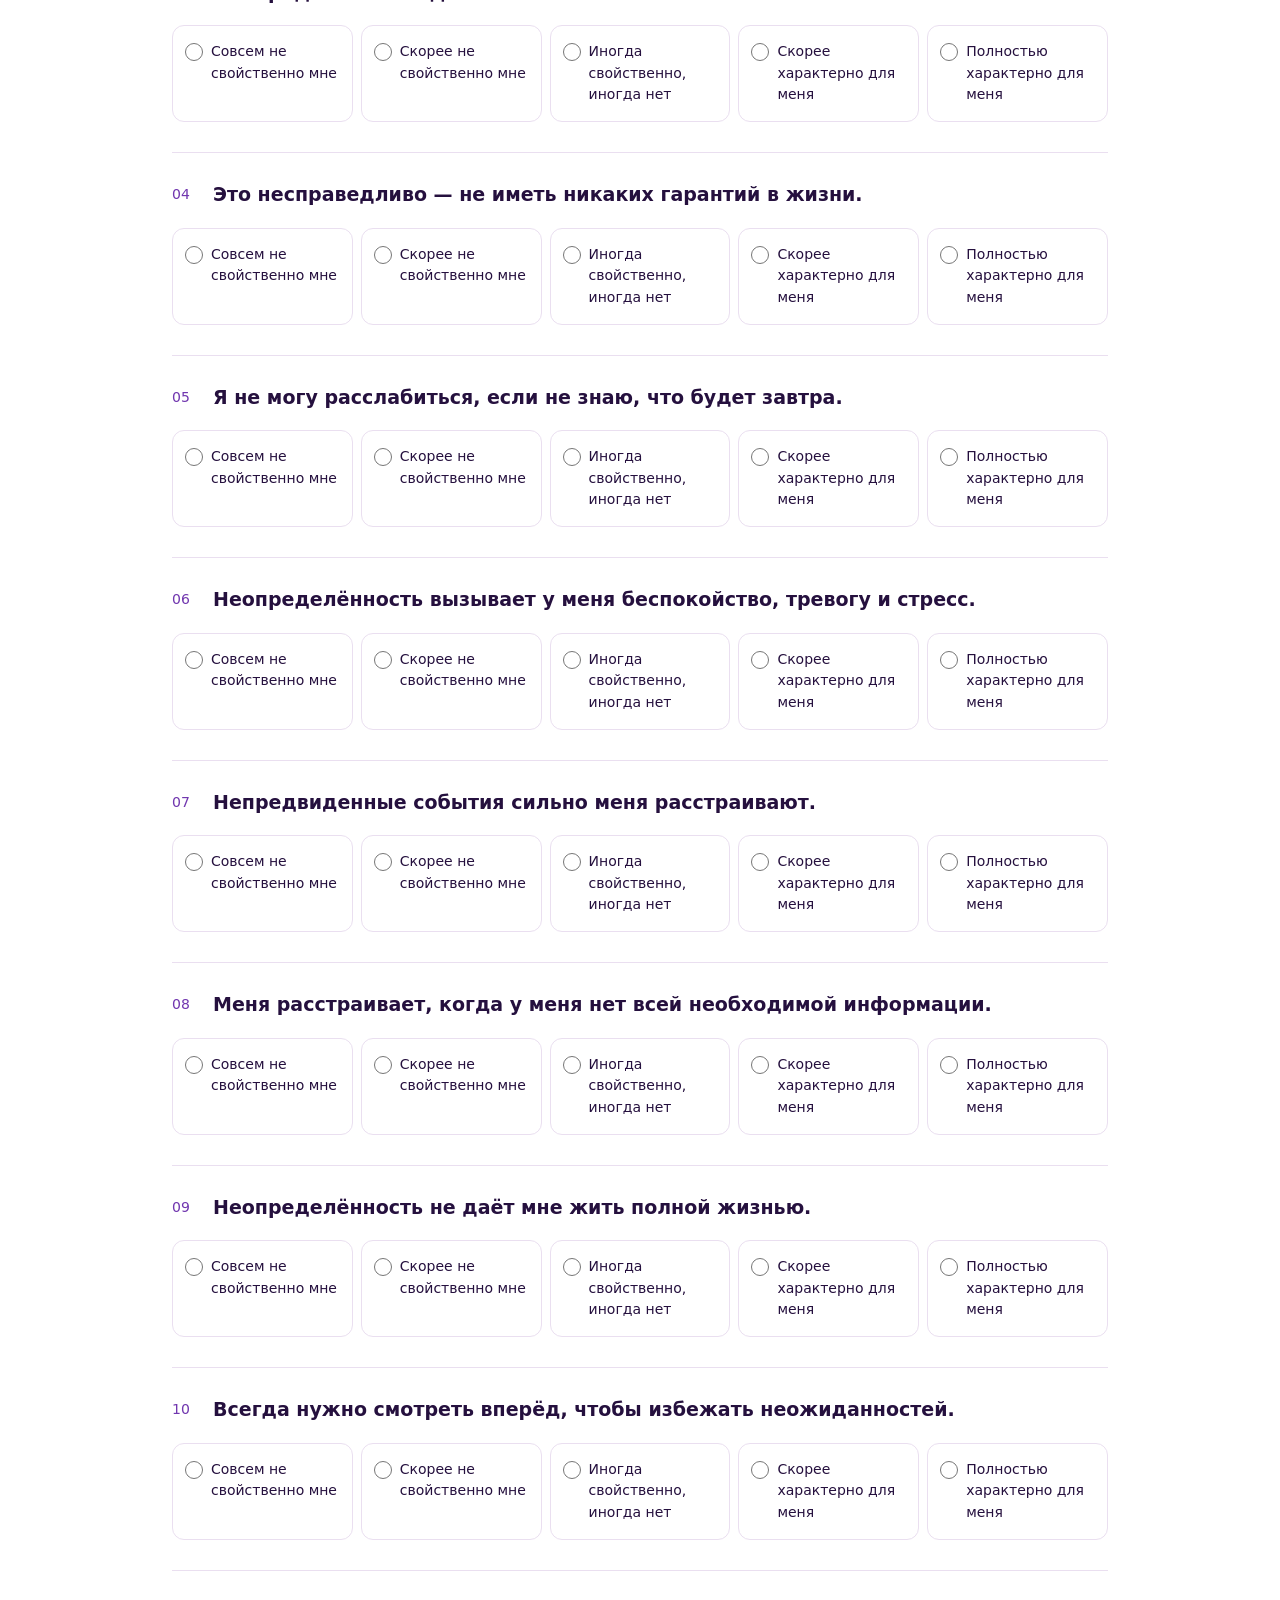
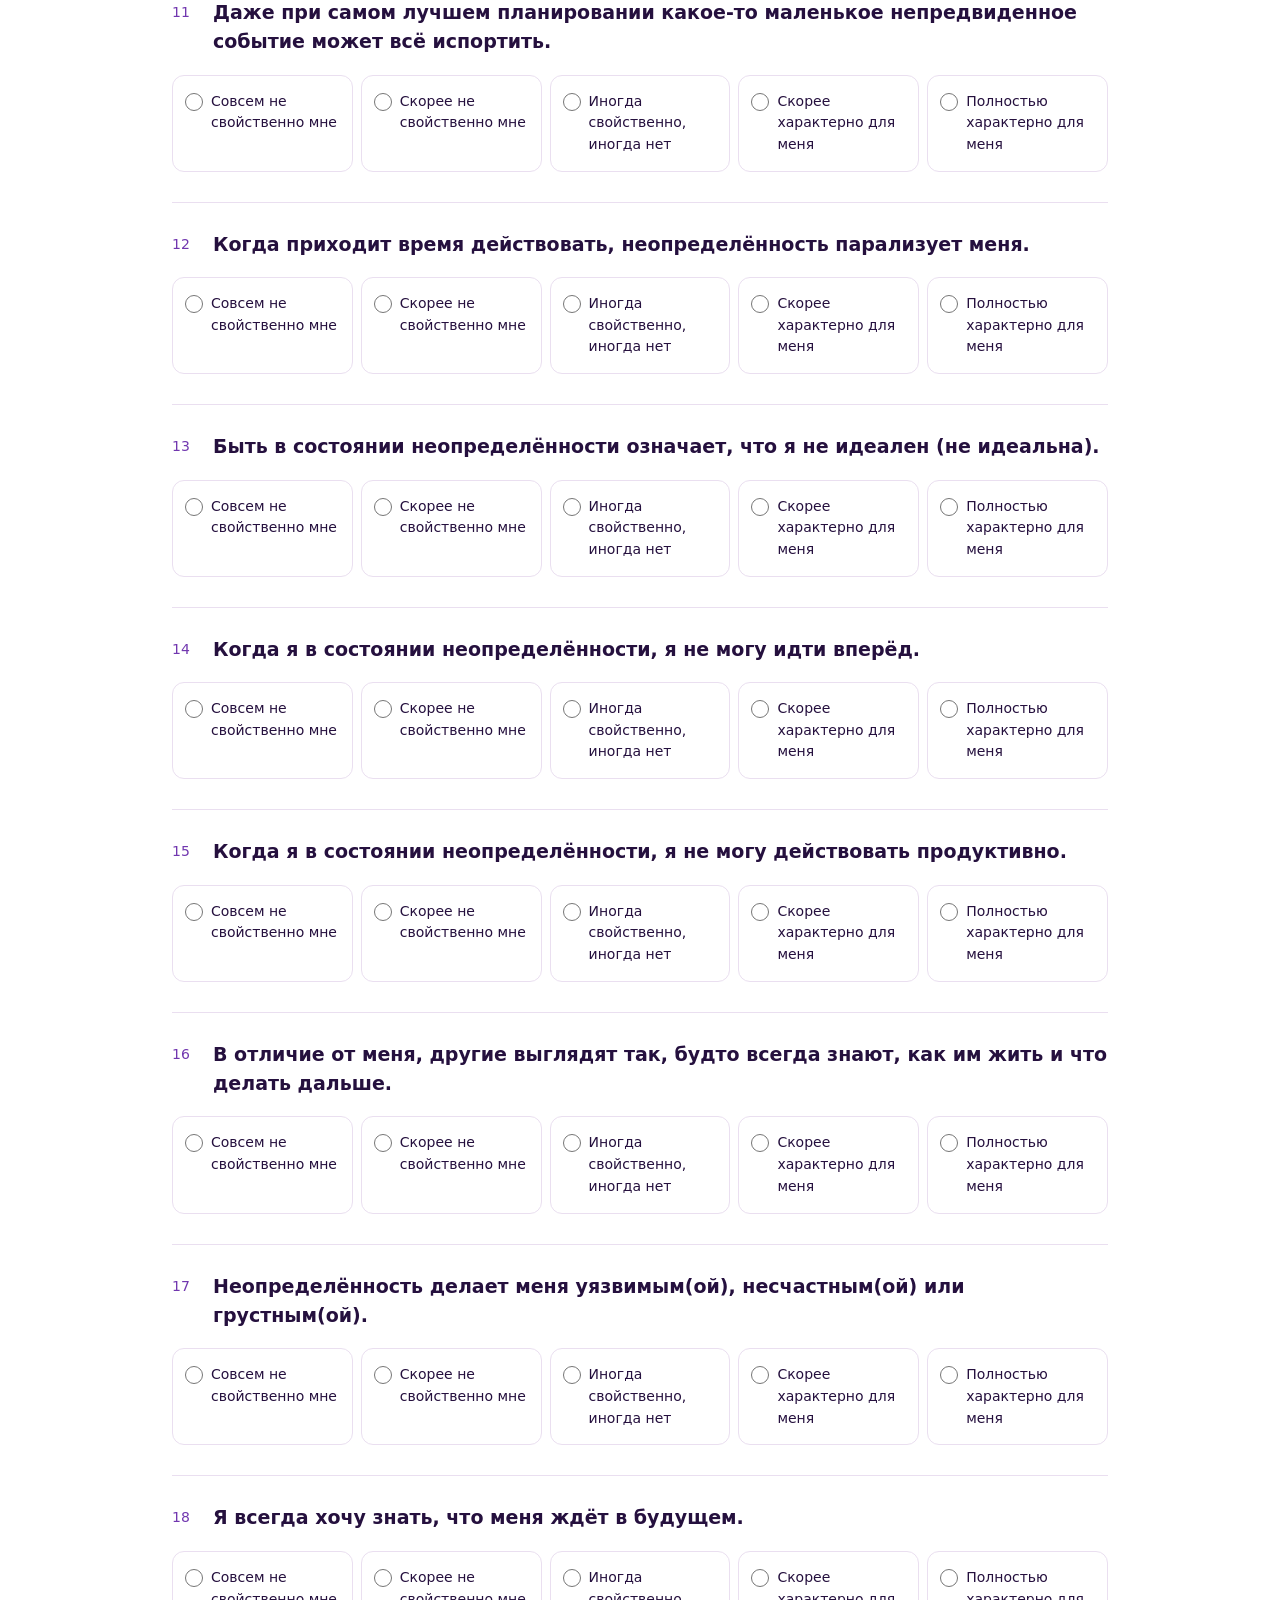
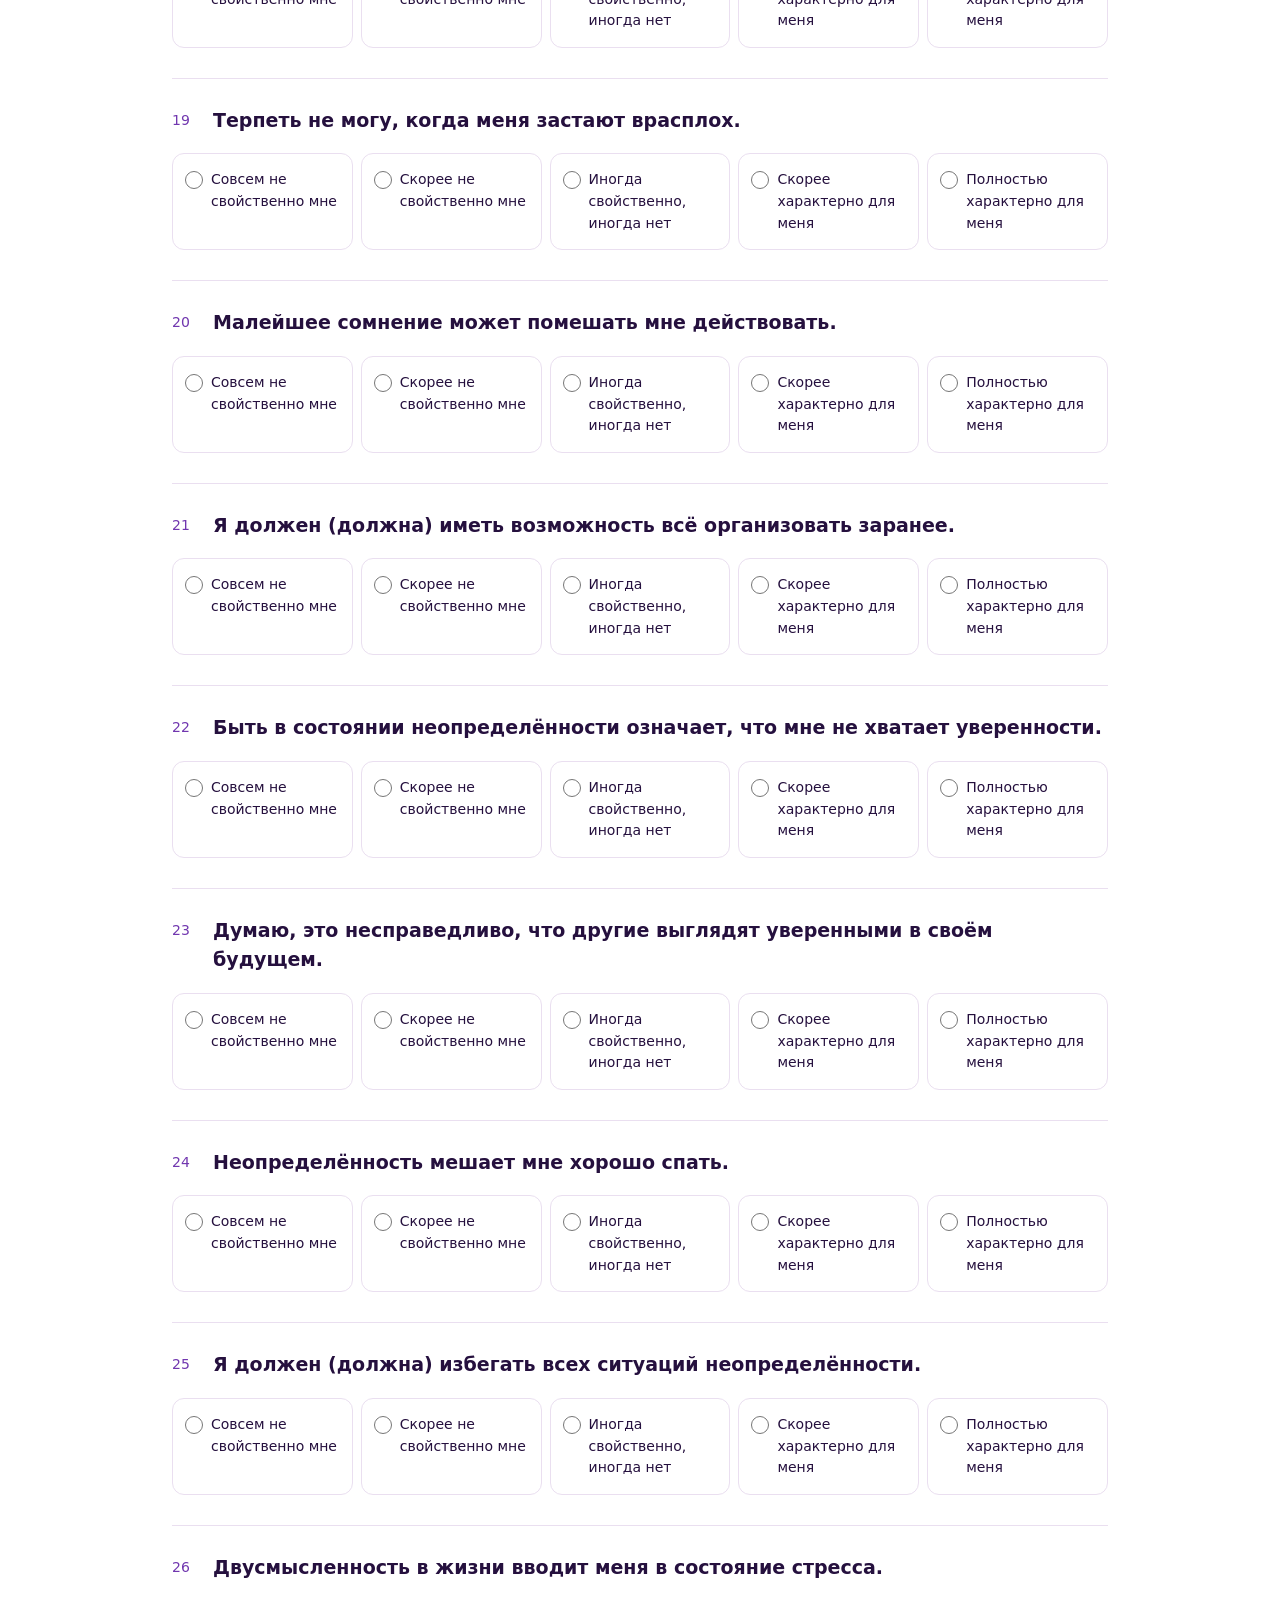
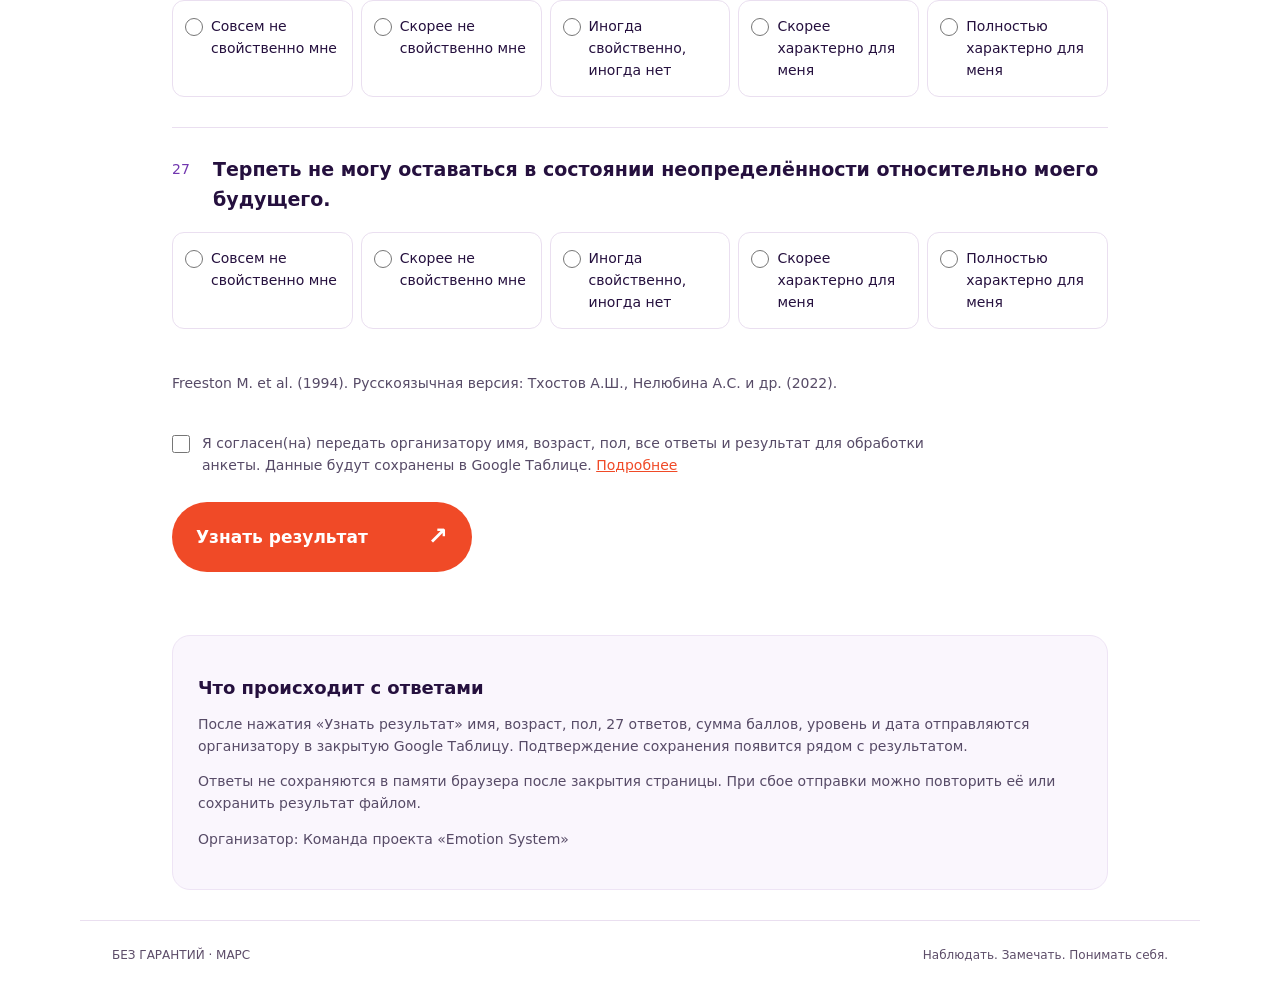
==== commit 6c8af6a4: "Use image logos and complete illustrated survey landing page" ====
--- a/docs/index.html
+++ b/docs/index.html
@@ -6,21 +6,21 @@
   <meta name="description" content="Анкета о переносимости неопределённости. 27 утверждений, результат сразу после заполнения.">
   <meta name="referrer" content="no-referrer">
   <title>Анкета IUS — Без гарантий · МАРС</title>
-  <link rel="stylesheet" href="styles.css?v=mars-20261109">
+  <link rel="stylesheet" href="styles.css?v=mars-art-20261109">
   <script defer src="config.js?v=20261104-original-results"></script>
   <script defer src="scoring.js"></script>
   <script defer src="app.js?v=20261104-sex-options"></script>
 </head>
 <body>
   <a class="skip" href="#main">Перейти к анкете</a>
-  <header class="masthead"><div class="brand-group"><div class="mars-brand" aria-label="МАРС — Центр социокультурного проектирования"><span class="mars-icon"><span class="mars-person">●</span></span><span class="mars-name">МАРС<small>Центр социокультурного<br>проектирования</small></span></div><span class="brand-divider"></span><a class="project-brand" href="./" aria-label="Без гарантий — на главную"><span class="project-circle"><span class="project-stamp"><b>БЕЗ</b><strong>ГАРАНТИЙ</strong></span></span></a></div></header>
+  <header class="masthead"><div class="brand-group"><img class="mars-logo-img" src="mars-logo.svg" alt="МАРС — Центр социокультурного проектирования"><span class="brand-divider"></span><img class="project-logo-img" src="bez-garantiy-logo.svg" alt="Без гарантий"></div></header>
   <main id="main">
-    <section class="intro">
+    <section class="intro"><div class="corner-shapes corner-shapes-top" aria-hidden="true"><i></i><i></i><i></i></div><div class="jump-figure" aria-hidden="true"><span class="head"></span><span class="limbs"></span><span class="step step-one"></span><span class="step step-two"></span></div>
       <p class="eyebrow">ИССЛЕДОВАНИЕ ПРОЕКТА «БЕЗ ГАРАНТИЙ»</p>
       <h1>Анкета IUS</h1>
       <h2 class="intro-subtitle">О непереносимости неопределённости</h2>
       <p class="lead">Эта анкета поможет понять, как вы относитесь к ситуациям, когда нет ясного ответа и всё может измениться. Отметьте, насколько каждое утверждение свойственно вам. Результат появится сразу.</p>
-      <p class="note">27 утверждений · около 5 минут. Имя, возраст и пол не влияют на результат.</p><a class="start-link" href="#survey">Перейти к анкете <span aria-hidden="true">→</span></a><p class="intro-disclosure">Для исследования мы запрашиваем имя, возраст, пол и ответы. Подробнее — в разделе об обработке данных ниже.</p>
+      <a class="start-link" href="#survey">Начать анкету <span aria-hidden="true">→</span></a><p class="time-hint"><span aria-hidden="true">◷</span> Займёт около 5 минут</p><div class="feature-strip"><div class="feature"><span class="feature-icon">♧</span><strong>Обработка данных</strong><span>Имя и ответы передаются организатору с вашего согласия</span></div><div class="feature"><span class="feature-icon">▥</span><strong>Для исследования</strong><span>Ответы помогают изучать отношение к неопределённости</span></div><div class="feature"><span class="feature-icon">♟</span><strong>В рамках проекта</strong><span>«Экспедиция в неизвестное»</span></div></div>
     </section>
     <section id="unavailable" class="notice" hidden>
       <h2>Анкета готовится к публикации</h2>
--- a/docs/styles.css
+++ b/docs/styles.css
@@ -1 +1,40 @@
 :root{--bg:#f3f6f8;--paper:#fff;--ink:#172d3c;--muted:#536b7c;--accent:#176c79;--wash:#e5eff1;--line:#d5e0e5;--error:#9d3434;font-family:Calibri,'Segoe UI',sans-serif;color:var(--ink);background:var(--bg);font-size:17px;line-height:1.55}*{box-sizing:border-box}body{margin:0}a{color:var(--accent)}button,input,select{font:inherit}button{cursor:pointer}button:disabled{cursor:wait;opacity:.6}[hidden]{display:none!important}.skip{position:absolute;top:-100px;background:white;padding:12px;z-index:5}.skip:focus{top:0}:focus-visible{outline:3px solid #d78b25;outline-offset:4px}.masthead,footer{max-width:1120px;margin:auto;padding:25px 32px;display:flex;justify-content:space-between;gap:24px;font-size:14px;color:var(--muted)}.masthead{border-bottom:1px solid var(--line)}.masthead>a{text-decoration:none;color:var(--ink);font-weight:700;font-size:22px;letter-spacing:-.8px}.masthead>a span{font-weight:400;color:var(--accent)}main{max-width:1000px;margin:auto;padding:0 32px}.intro{padding:64px 0 45px;max-width:830px}.eyebrow{font-size:12px;font-weight:700;letter-spacing:1.7px;color:var(--accent)}h1{font-family:Georgia,'Times New Roman',serif;font-size:clamp(34px,5.8vw,65px);font-weight:400;line-height:1.12;letter-spacing:-1.8px;margin:22px 0}h1 em{color:var(--accent);font-style:normal}.lead{max-width:650px;font-size:20px;color:var(--muted)}.note{font-size:14px;color:var(--muted)}h2{font-size:24px;font-weight:600;line-height:1.3}.personal{background:var(--paper);border:1px solid var(--line);border-top:4px solid var(--accent);padding:28px 32px 34px;border-radius:4px}.section-heading{display:flex;align-items:baseline;gap:30px}.section-heading>span{font-size:13px;text-transform:uppercase;letter-spacing:1px;color:var(--accent)}.section-heading h2{margin:0 0 24px}.fields{display:grid;grid-template-columns:1.4fr .6fr 1fr;gap:20px}.fields label{display:grid;gap:8px;font-size:15px;font-weight:600}input:not([type=radio]):not([type=checkbox]),select{width:100%;background:var(--bg);border:1px solid var(--line);border-radius:4px;padding:13px 12px;color:var(--ink);min-height:49px}input::placeholder{color:var(--muted);font-weight:400}.progress-header{display:flex;justify-content:space-between;margin-top:38px;font-size:14px;color:var(--muted)}progress{width:100%;height:5px;border:0;margin:12px 0 26px;appearance:none;background:var(--line)}progress::-webkit-progress-bar{background:var(--line)}progress::-webkit-progress-value{background:var(--accent)}progress::-moz-progress-bar{background:var(--accent)}.question{padding:27px 0 30px;margin:0;border:0;border-top:1px solid var(--line);min-width:0}.question legend{float:left;width:100%;display:flex;gap:18px;margin-bottom:18px;padding:0;font-size:19px;font-weight:600}.question legend span{font-size:14px;color:var(--accent);padding-top:4px;font-weight:400;min-width:23px}.choices{clear:both;display:grid;grid-template-columns:repeat(5,1fr);gap:8px}.choice{position:relative;display:flex;align-items:flex-start;gap:8px;padding:15px 12px;min-height:90px;border:1px solid var(--line);background:white;border-radius:4px;font-size:14px;cursor:pointer}.choice:hover{border-color:var(--accent)}.choice:has(input:checked){background:var(--wash);border-color:var(--accent);box-shadow:inset 0 0 0 1px var(--accent)}input[type=radio],input[type=checkbox]{accent-color:var(--accent);width:18px;height:18px;flex-shrink:0;margin:2px 0}.question.missed{border-color:var(--error)}.missed-message{color:var(--error);font-size:14px;margin-bottom:8px}.submit-section{padding:24px 0 46px}.consent{display:flex;gap:12px;max-width:760px;color:var(--muted);font-size:14px;align-items:flex-start;margin-bottom:26px}.primary{display:flex;justify-content:space-between;gap:60px;align-items:center;background:var(--accent);color:white;border:0;border-radius:4px;padding:16px 24px;min-height:56px;font-weight:600}.primary:hover{background:#125965}.primary>span{font-size:24px}.secondary{background:white;border:1px solid var(--line);border-radius:4px;padding:11px 16px;color:var(--ink);min-height:44px}.secondary:hover{border-color:var(--accent)}.text-button{background:none;border:0;color:var(--accent);padding:12px}.honeypot{position:absolute;left:-10000px;width:1px;height:1px;overflow:hidden}#form-message{color:var(--error)}.result{border:1px solid var(--line);border-top:4px solid var(--accent);padding:38px;background:white;border-radius:4px;margin:0 0 45px}.result h2{font-size:29px;max-width:620px}.score{display:flex;align-items:baseline;gap:12px;margin:18px 0}.score strong{font-family:Georgia,serif;font-weight:400;font-size:76px;line-height:1}.score span{color:var(--muted)}.segments{display:grid;grid-template-columns:repeat(42,1fr);gap:3px;margin-top:26px}.segments span{height:26px;background:var(--line)}.segments .on{background:var(--accent)}.scale-labels{display:flex;justify-content:space-between;font-size:12px;color:var(--muted);margin-top:5px}.delivery{padding:18px;background:var(--bg);margin:24px 0;display:grid;gap:10px;font-size:15px}.delivery .secondary{justify-self:start}.delivery.error{color:var(--error)}.actions{display:flex;flex-wrap:wrap;gap:10px}.privacy{border-top:1px solid var(--line);padding:24px 0 40px;max-width:760px;font-size:14px;color:var(--muted)}.privacy h2{font-size:18px;color:var(--ink)}.notice{padding:30px;background:var(--paper);border:1px solid var(--line);margin-bottom:40px}footer{border-top:1px solid var(--line);font-size:12px}@media(max-width:700px){main{padding:0 20px}.masthead,footer{padding:20px}.masthead>span{font-size:11px}.intro{padding:38px 0 26px}h1{letter-spacing:-1px}.lead{font-size:18px}.personal{padding:23px 20px}.fields{grid-template-columns:1fr 1fr}.fields label:first-child{grid-column:1/-1}.choices{grid-template-columns:1fr}.choice{min-height:48px;padding:12px 15px;align-items:center}.question legend{font-size:18px}.question{padding:22px 0}.progress-header>span:last-child{display:none}.result{padding:25px 20px}.result h2{font-size:25px}.primary{width:100%}.segments{gap:2px}.segments span{height:20px}footer{flex-direction:column;gap:8px}.actions>*{width:100%}.section-heading{gap:22px}}@media(prefers-reduced-motion:no-preference){html{scroll-behavior:smooth}.choice{transition:background .15s,border-color .15s}}
+
+/* Brand system: school МАРС / project БЕЗ ГАРАНТИЙ */
+:root{--bg:#fff;--paper:#fff;--ink:#25103e;--muted:#574b67;--accent:#f04a27;--wash:#fff0e9;--line:#eadff0;--error:#aa2842;font-family:system-ui,-apple-system,'Segoe UI',sans-serif}
+body{background:#fff;position:relative;overflow-x:hidden}
+body:before,body:after{content:"";position:absolute;z-index:-1;pointer-events:none;border-radius:50%}
+body:before{width:250px;height:250px;top:115px;right:-150px;background:#e9d9f7}
+body:after{width:210px;height:210px;top:680px;left:-155px;border:36px solid #6831b3}
+.masthead{align-items:center;border-bottom:0;padding-top:30px;padding-bottom:20px}
+.brand-group{display:flex;align-items:center;gap:24px}
+.mars-brand{display:flex;align-items:center;gap:12px;color:#461b83}
+.mars-icon{width:54px;height:65px;display:grid;place-items:center;position:relative;border-radius:52% 48% 45% 55%;background:linear-gradient(145deg,#fa532e 0 40%,#5a219e 42%);transform:rotate(10deg)}
+.mars-icon:before{content:"";position:absolute;inset:12px 15px;background:white;border-radius:60% 40% 55% 45%;transform:rotate(-18deg)}
+.mars-person{position:relative;z-index:1;color:#6b30ad;font-size:22px;margin-top:-11px}
+.mars-name{font-weight:900;font-size:28px;line-height:1;letter-spacing:-1px}.mars-name small{display:block;font-size:9px;line-height:1.3;font-weight:500;letter-spacing:0;margin-top:5px}
+.brand-divider{height:60px;width:2px;background:#6129a6}
+.project-circle{display:grid;place-items:center;width:75px;height:75px;border-radius:50%;border:1px solid #eadff0;background:white}
+.project-stamp{display:flex;flex-direction:column;align-items:center;justify-content:center;transform:rotate(-8deg);border:3px solid #f04a27;color:#f04a27;width:63px;height:44px;line-height:1.1;border-radius:4px}
+.project-stamp b{font-size:14px;letter-spacing:3px;padding-left:3px}.project-stamp strong{font-size:10px;letter-spacing:-.5px}
+.intro{max-width:900px;text-align:center;margin:auto;padding:56px 0 48px;position:relative}
+.intro:before{content:"";position:absolute;width:18px;height:18px;top:20px;right:7%;background:#ffbd27;border-radius:50%}
+.intro:after{content:"";position:absolute;width:26px;height:26px;bottom:40px;left:0;background:#f04a27;border-radius:50%}
+.intro .eyebrow{display:inline-block;background:#eee0fa;color:#42146e;padding:11px 24px;border-radius:999px;font-size:13px;letter-spacing:.2px}
+h1{font-family:system-ui,-apple-system,'Segoe UI',sans-serif;font-weight:850;font-size:clamp(50px,9vw,94px);letter-spacing:-4px;margin:26px 0 4px}
+.intro-subtitle{font-size:clamp(21px,3vw,30px);font-weight:600;color:#4c286d;margin:0 0 25px}
+.lead{margin:0 auto 18px;max-width:760px;color:#493d55;font-size:18px}
+.start-link{display:inline-flex;align-items:center;justify-content:center;gap:18px;background:#f04a27;color:#fff;text-decoration:none;border-radius:999px;font-size:19px;font-weight:750;padding:16px 32px;margin-top:20px;box-shadow:0 8px 22px #f04a2720}.start-link:hover{background:#d73b1e}
+.intro-disclosure{font-size:13px;color:#655b6e;max-width:580px;margin:20px auto 0}
+.personal,.result,.notice{border:1px solid var(--line);border-top:4px solid #6d35b4;border-radius:22px;box-shadow:0 12px 40px #3c165a0b}
+.section-heading>span,.question legend span{color:#7137af}
+input:not([type=radio]):not([type=checkbox]),select,.choice,.secondary{border-radius:12px}
+.choice:has(input:checked){background:#f3eafa;border-color:#7137af;box-shadow:inset 0 0 0 1px #7137af}
+input[type=radio],input[type=checkbox]{accent-color:#6931ad}
+progress::-webkit-progress-value{background:#7137af}progress::-moz-progress-bar{background:#7137af}
+.primary{border-radius:999px;background:#f04a27}.primary:hover{background:#d73b1e}
+.result{border-top-color:#f04a27}.score strong{font-family:inherit;font-weight:850;color:#4d1c83}.segments .on{background:#6d35b4}
+.privacy{border-radius:18px;background:#faf6fd;border:1px solid #eee4f5;padding:25px;margin-bottom:30px;max-width:none}
+footer{color:#5d4d69}
+@media(max-width:700px){.masthead{padding:18px 20px}.brand-group{gap:12px}.mars-icon{width:36px;height:45px}.mars-icon:before{inset:8px 10px}.mars-person{font-size:14px}.mars-name{font-size:19px}.mars-name small{font-size:7px}.brand-divider{height:44px}.project-circle{width:58px;height:58px}.project-stamp{transform:rotate(-8deg) scale(.76)}.intro{padding:42px 0}.intro .eyebrow{font-size:11px;padding:10px 15px}h1{font-size:clamp(45px,12vw,65px);letter-spacing:-2px}.intro-subtitle{font-size:19px}.lead{font-size:16px}.intro:after{left:-8px;bottom:12px}.start-link{width:100%;max-width:330px}.personal{padding:23px 20px}.privacy{padding:20px}}
+@media(prefers-reduced-motion:no-preference){.start-link,.primary{transition:background .15s ease,transform .15s ease}.start-link:hover{transform:translateY(-1px)}}
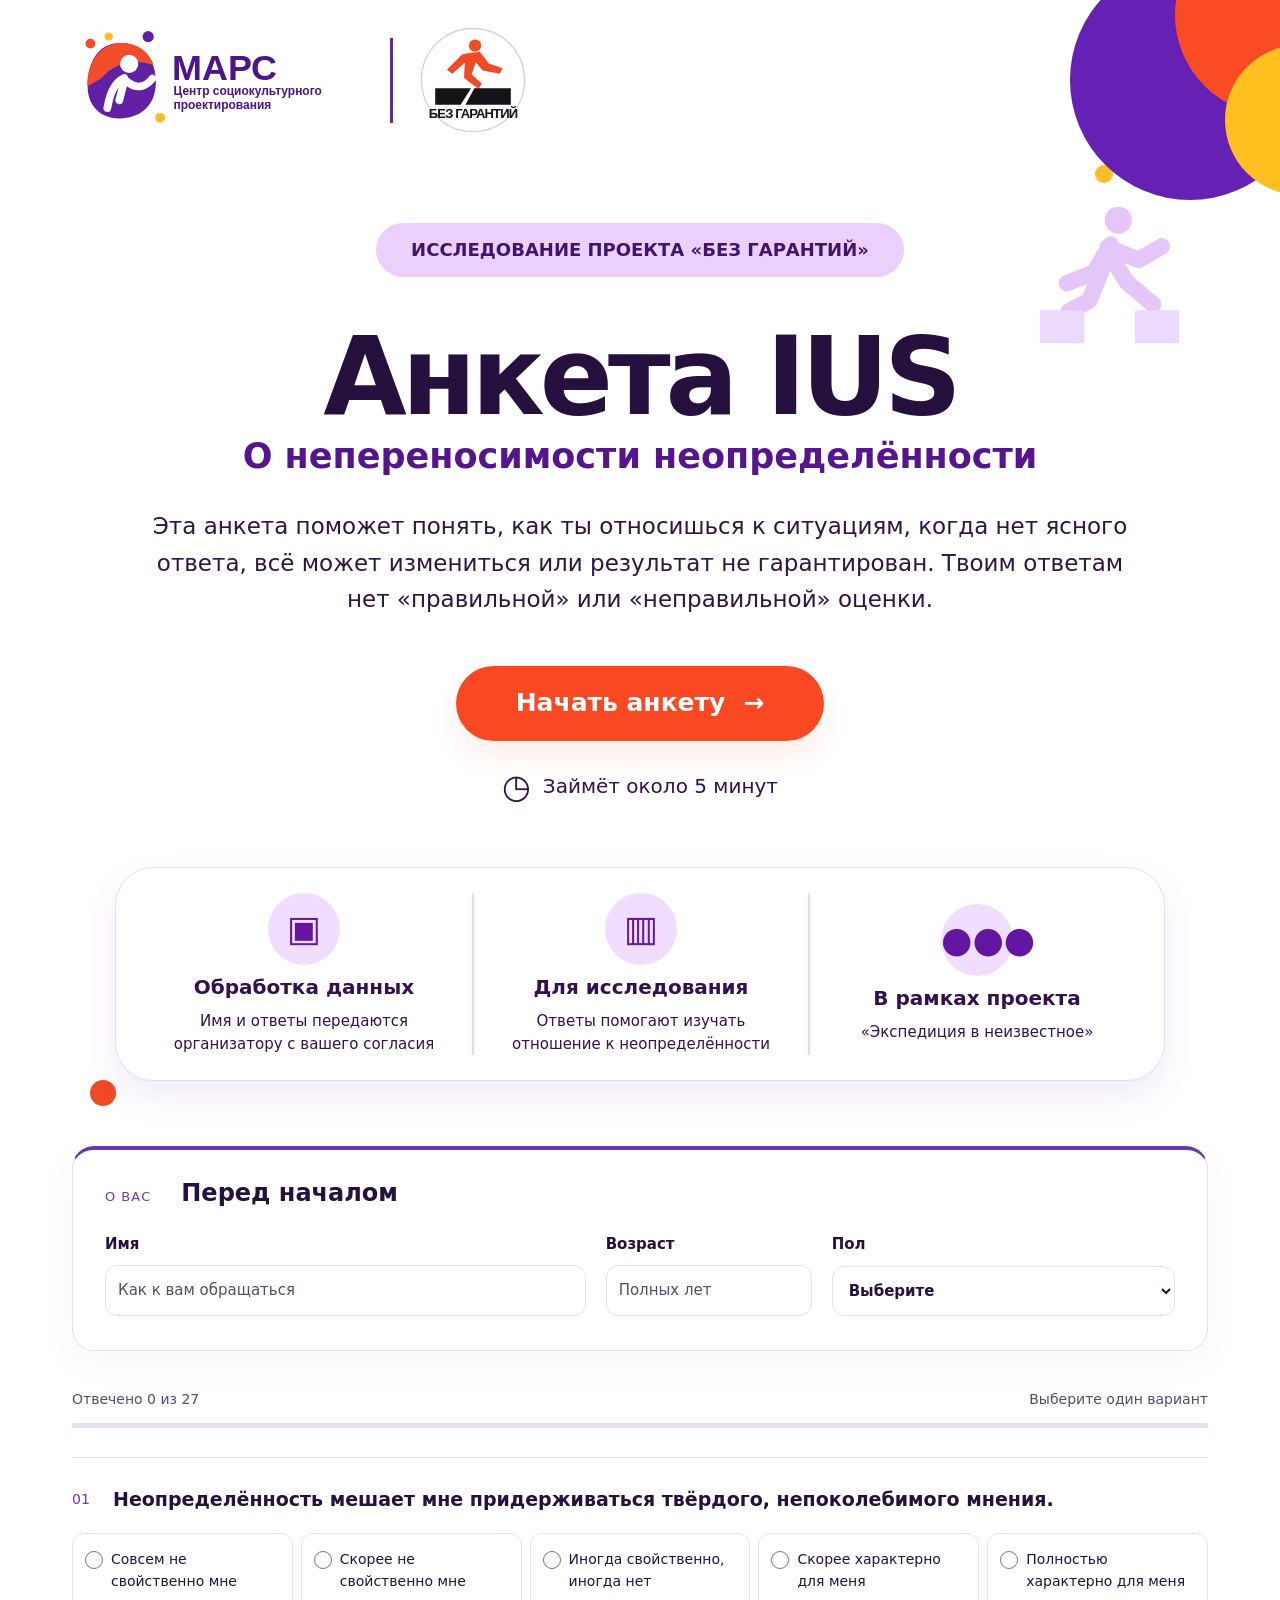
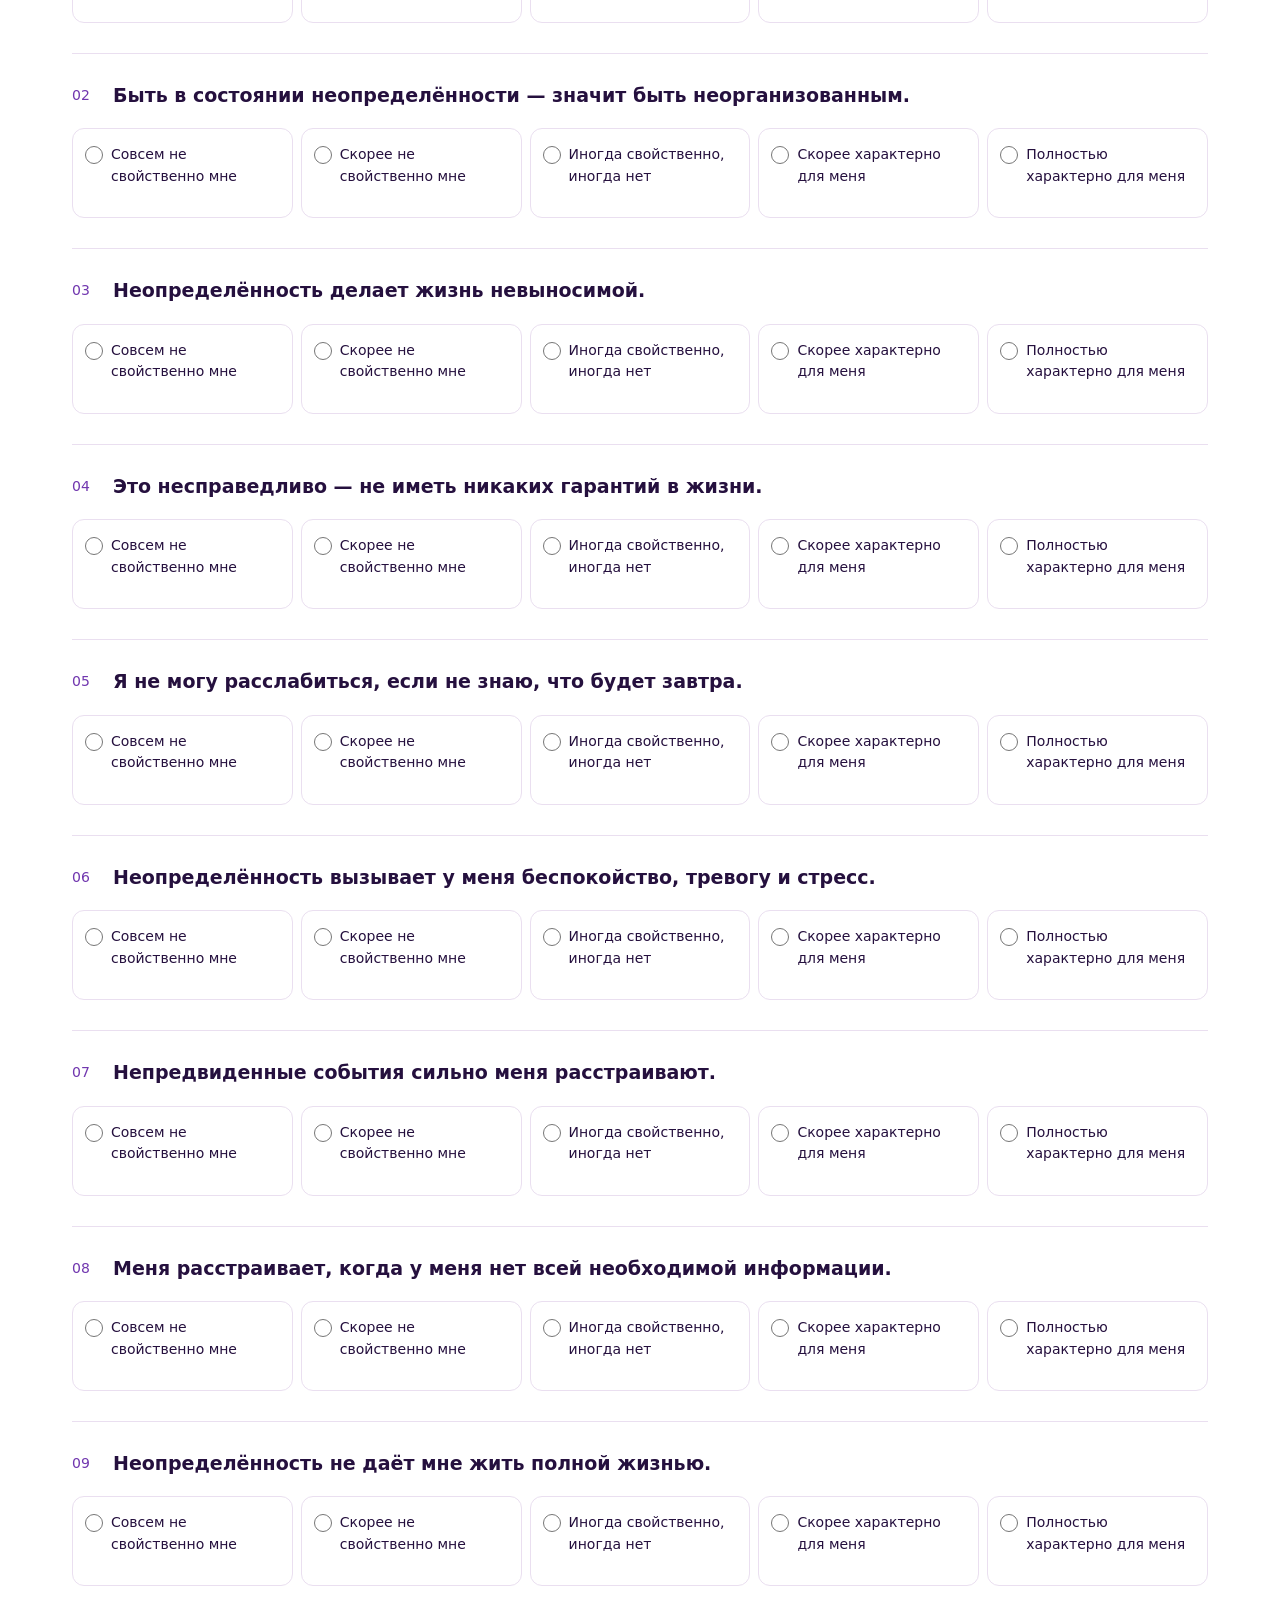
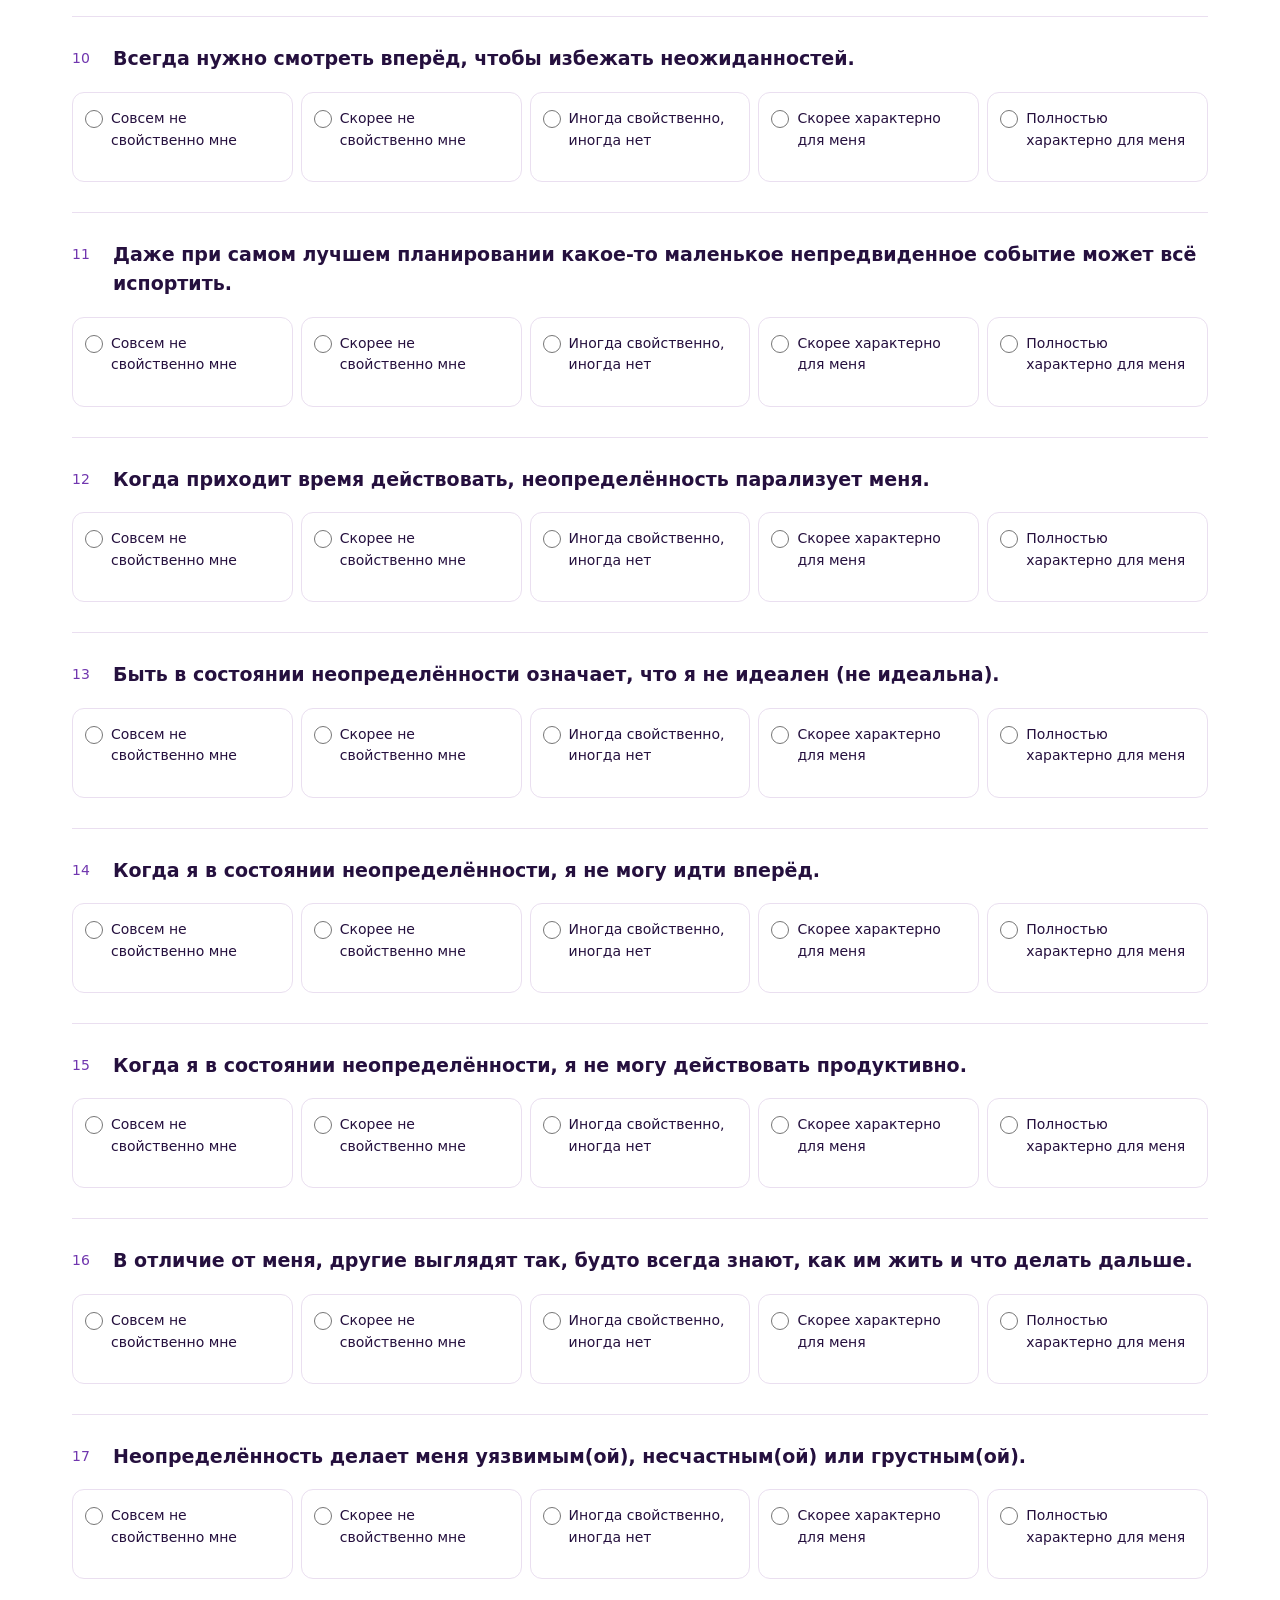
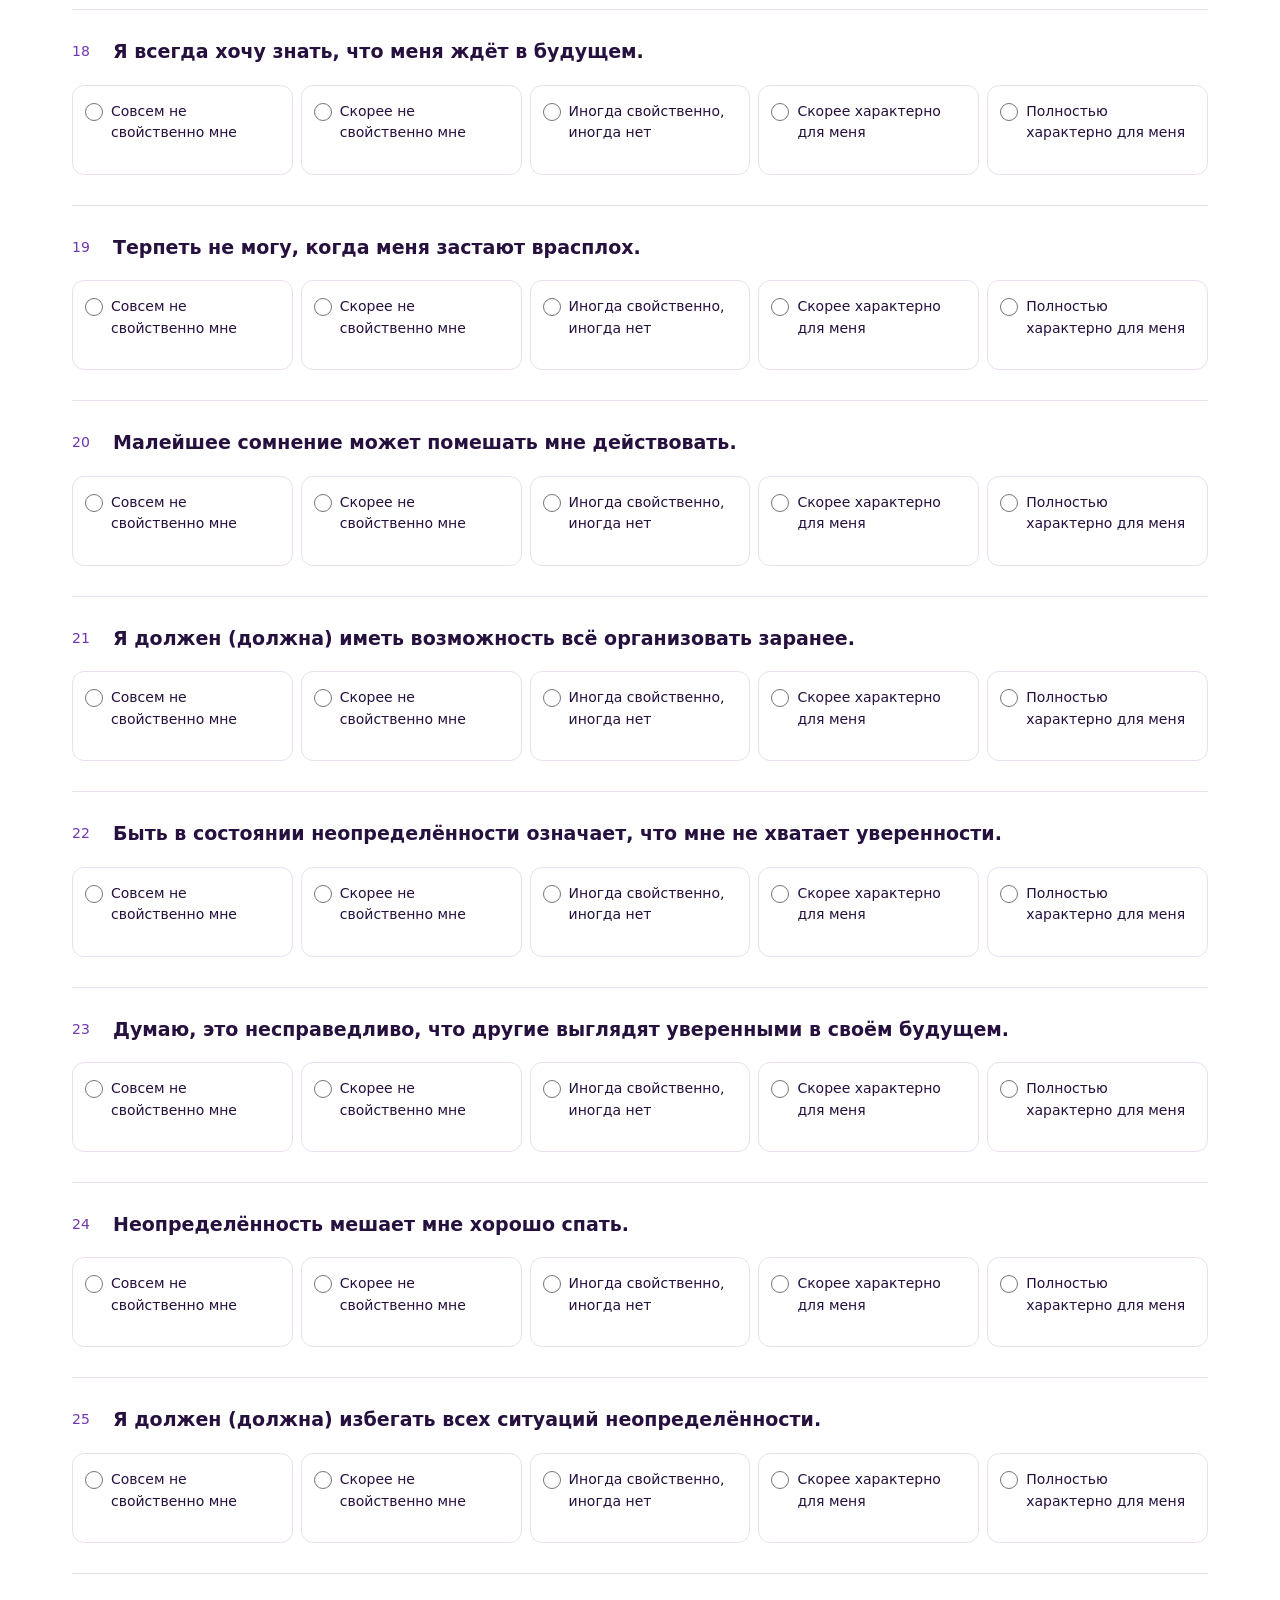
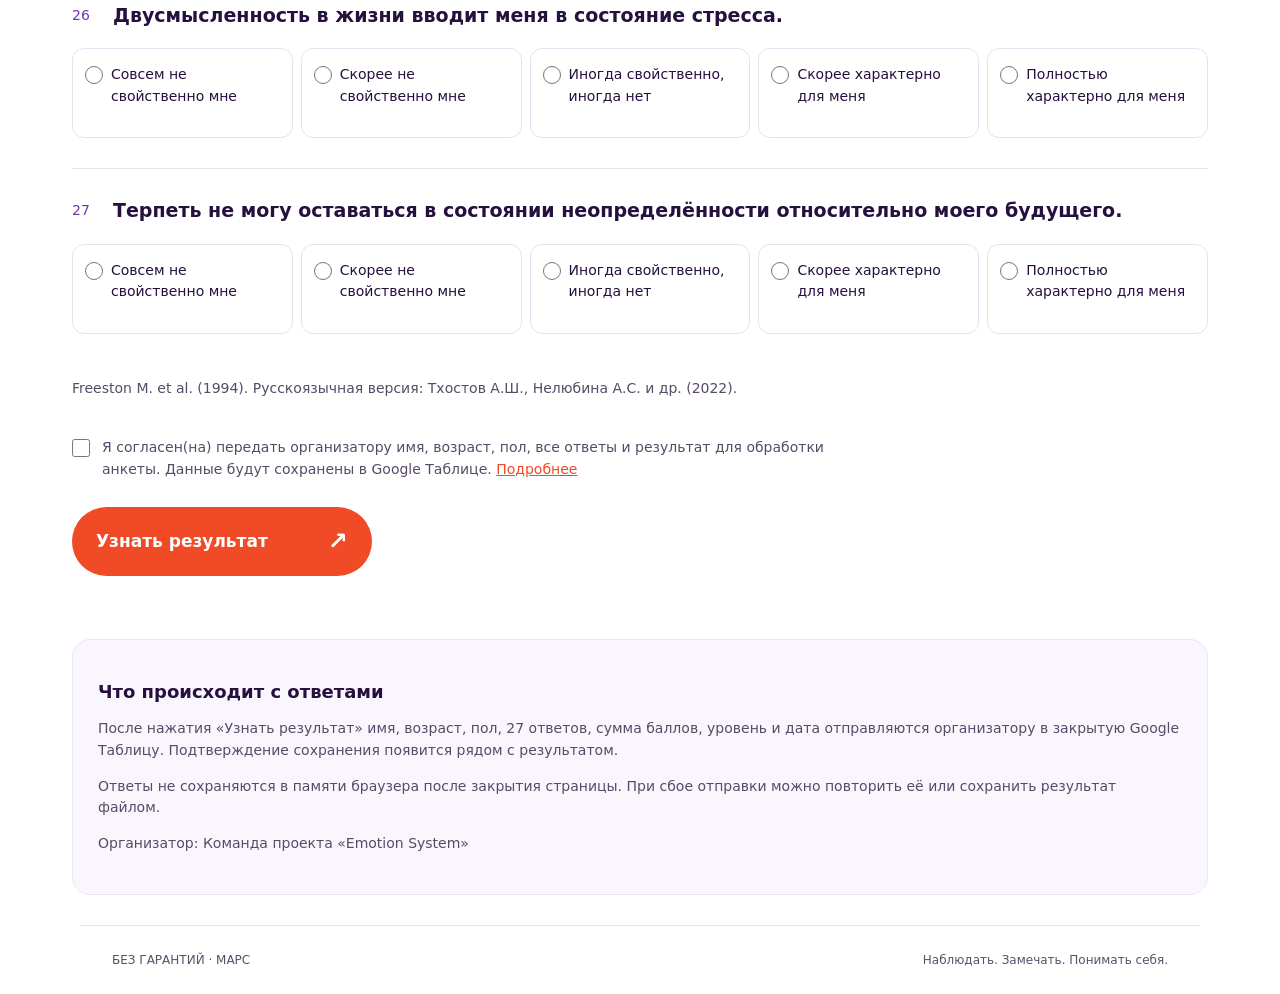
==== commit 3ba2cd7d: "Refine IUS landing copy and vector jump decoration" ====
--- a/docs/index.html
+++ b/docs/index.html
@@ -6,7 +6,7 @@
   <meta name="description" content="Анкета о переносимости неопределённости. 27 утверждений, результат сразу после заполнения.">
   <meta name="referrer" content="no-referrer">
   <title>Анкета IUS — Без гарантий · МАРС</title>
-  <link rel="stylesheet" href="styles.css?v=mars-art-20261109">
+  <link rel="stylesheet" href="styles.css?v=mars-refined-20261109">
   <script defer src="config.js?v=20261104-original-results"></script>
   <script defer src="scoring.js"></script>
   <script defer src="app.js?v=20261104-sex-options"></script>
@@ -15,12 +15,12 @@
   <a class="skip" href="#main">Перейти к анкете</a>
   <header class="masthead"><div class="brand-group"><img class="mars-logo-img" src="mars-logo.svg" alt="МАРС — Центр социокультурного проектирования"><span class="brand-divider"></span><img class="project-logo-img" src="bez-garantiy-logo.svg" alt="Без гарантий"></div></header>
   <main id="main">
-    <section class="intro"><div class="corner-shapes corner-shapes-top" aria-hidden="true"><i></i><i></i><i></i></div><div class="jump-figure" aria-hidden="true"><span class="head"></span><span class="limbs"></span><span class="step step-one"></span><span class="step step-two"></span></div>
+    <section class="intro"><div class="corner-shapes corner-shapes-top" aria-hidden="true"><i></i><i></i><i></i></div><svg class="jump-figure" viewBox="0 0 160 150" aria-hidden="true"><circle cx="86" cy="21" r="14" fill="#d7a8f5"/><path d="M78 46 61 75 33 86M75 49 107 62 131 48M75 54 95 85 122 108M72 65 56 104 35 115" stroke="#d7a8f5" stroke-width="17" fill="none" stroke-linecap="round" stroke-linejoin="round"/><path d="M5 114h46v34H5zm98 0h46v34h-46z" fill="#e4c5fa"/></svg>
       <p class="eyebrow">ИССЛЕДОВАНИЕ ПРОЕКТА «БЕЗ ГАРАНТИЙ»</p>
       <h1>Анкета IUS</h1>
       <h2 class="intro-subtitle">О непереносимости неопределённости</h2>
-      <p class="lead">Эта анкета поможет понять, как вы относитесь к ситуациям, когда нет ясного ответа и всё может измениться. Отметьте, насколько каждое утверждение свойственно вам. Результат появится сразу.</p>
-      <a class="start-link" href="#survey">Начать анкету <span aria-hidden="true">→</span></a><p class="time-hint"><span aria-hidden="true">◷</span> Займёт около 5 минут</p><div class="feature-strip"><div class="feature"><span class="feature-icon">♧</span><strong>Обработка данных</strong><span>Имя и ответы передаются организатору с вашего согласия</span></div><div class="feature"><span class="feature-icon">▥</span><strong>Для исследования</strong><span>Ответы помогают изучать отношение к неопределённости</span></div><div class="feature"><span class="feature-icon">♟</span><strong>В рамках проекта</strong><span>«Экспедиция в неизвестное»</span></div></div>
+      <p class="lead">Эта анкета поможет понять, как ты относишься к ситуациям, когда нет ясного ответа, всё может измениться или результат не гарантирован. Твоим ответам нет «правильной» или «неправильной» оценки.</p>
+      <a class="start-link" href="#survey">Начать анкету <span aria-hidden="true">→</span></a><p class="time-hint"><span aria-hidden="true">◷</span> Займёт около 5 минут</p><div class="feature-strip"><div class="feature"><span class="feature-icon" aria-hidden="true">▣</span><strong>Обработка данных</strong><span>Имя и ответы передаются организатору с вашего согласия</span></div><div class="feature"><span class="feature-icon" aria-hidden="true">▥</span><strong>Для исследования</strong><span>Ответы помогают изучать отношение к неопределённости</span></div><div class="feature"><span class="feature-icon" aria-hidden="true">●●●</span><strong>В рамках проекта</strong><span>«Экспедиция в неизвестное»</span></div></div>
     </section>
     <section id="unavailable" class="notice" hidden>
       <h2>Анкета готовится к публикации</h2>
--- a/docs/styles.css
+++ b/docs/styles.css
@@ -38,3 +38,17 @@
 footer{color:#5d4d69}
 @media(max-width:700px){.masthead{padding:18px 20px}.brand-group{gap:12px}.mars-icon{width:36px;height:45px}.mars-icon:before{inset:8px 10px}.mars-person{font-size:14px}.mars-name{font-size:19px}.mars-name small{font-size:7px}.brand-divider{height:44px}.project-circle{width:58px;height:58px}.project-stamp{transform:rotate(-8deg) scale(.76)}.intro{padding:42px 0}.intro .eyebrow{font-size:11px;padding:10px 15px}h1{font-size:clamp(45px,12vw,65px);letter-spacing:-2px}.intro-subtitle{font-size:19px}.lead{font-size:16px}.intro:after{left:-8px;bottom:12px}.start-link{width:100%;max-width:330px}.personal{padding:23px 20px}.privacy{padding:20px}}
 @media(prefers-reduced-motion:no-preference){.start-link,.primary{transition:background .15s ease,transform .15s ease}.start-link:hover{transform:translateY(-1px)}}
+
+/* Full fidelity illustrated layout and actual image logos */
+.masthead{max-width:1200px;padding:25px 35px 10px}.brand-group{gap:25px;align-items:center}.mars-logo-img{width:290px;max-width:55vw;height:auto;object-fit:contain;display:block}.project-logo-img{width:110px;height:110px;object-fit:contain;display:block}.brand-divider{height:85px;width:3px}
+main{max-width:1200px}.intro{max-width:1100px;padding:60px 0 65px}.intro .eyebrow{font-size:18px;font-weight:600;text-transform:none;letter-spacing:0;background:#ebd0fb;padding:13px 35px}
+.intro h1{font-size:clamp(55px,9vw,108px);letter-spacing:-5px;line-height:1.06;margin:25px 0 0}.intro-subtitle{font-size:clamp(22px,3vw,35px);color:#54158e;margin:0 0 28px}
+.intro .lead{font-size:clamp(17px,2vw,23px);max-width:1000px;color:#301543;line-height:1.6}
+.start-link{background:#fa4822;padding:18px 60px;font-size:25px;margin-top:30px;box-shadow:0 15px 28px #f04a271a}
+.time-hint{display:flex;align-items:center;justify-content:center;gap:12px;font-size:20px;color:#34104f;margin:20px 0 55px}.time-hint span{font-size:33px}
+.feature-strip{display:grid;grid-template-columns:repeat(3,minmax(0,1fr));background:#fff;border:1px solid #e9daf4;border-radius:38px;box-shadow:0 15px 36px #6e2ba719;position:relative;z-index:2;padding:25px 20px;margin:0 auto;max-width:1050px}
+.feature{display:flex;flex-direction:column;align-items:center;justify-content:center;gap:7px;padding:0 22px;color:#34104f}.feature+.feature{border-left:2px solid #ead5f8}.feature-icon{display:grid;place-items:center;border-radius:50%;width:72px;height:72px;background:#f0ddff;color:#6216a2;font-size:36px}.feature strong{font-size:20px}.feature>span:last-child{font-size:15px;line-height:1.5}
+.corner-shapes-top{position:absolute;right:-110px;top:-145px;width:260px;height:220px;pointer-events:none}.corner-shapes-top i{position:absolute;border-radius:50%;display:block}.corner-shapes-top i:nth-child(1){width:240px;height:240px;background:#6421b4;top:-40px;left:30px}.corner-shapes-top i:nth-child(2){width:200px;height:200px;background:#fa4b24;top:-85px;left:135px}.corner-shapes-top i:nth-child(3){width:150px;height:150px;background:#ffbf1f;top:45px;left:185px}
+.jump-figure{position:absolute;right:0;top:40px;width:155px;height:175px;opacity:.65;pointer-events:none}.jump-figure .head{position:absolute;width:30px;height:30px;top:0;left:70px;background:#d6a2fb;border-radius:50%}.jump-figure .limbs{position:absolute;top:40px;left:35px;width:85px;height:25px;background:#d6a2fb;border-radius:25px;transform:rotate(36deg)}.jump-figure .limbs:before,.jump-figure .limbs:after{content:"";position:absolute;background:#d6a2fb;border-radius:25px;width:80px;height:20px}.jump-figure .limbs:before{top:29px;left:-12px;transform:rotate(-72deg)}.jump-figure .limbs:after{top:35px;left:30px;transform:rotate(44deg)}.jump-figure .step{position:absolute;bottom:0;width:50px;height:38px;background:#d6a2fb}.jump-figure .step-one{left:0}.jump-figure .step-two{right:0;bottom:-25px}
+body:before{background:#6c1fb6;right:auto;left:-155px;top:780px;width:230px;height:230px}body:after{border:0;background:#ffbb19;left:auto;right:-170px;top:900px;width:270px;height:270px}
+@media(max-width:700px){.masthead{padding:18px 16px}.brand-group{gap:10px}.mars-logo-img{width:190px;max-width:58vw}.project-logo-img{width:65px;height:65px}.brand-divider{height:52px;width:2px}.intro{padding:65px 0 40px}.intro .eyebrow{font-size:12px;padding:10px 14px}.intro h1{font-size:clamp(48px,12vw,72px);letter-spacing:-2px;margin-top:28px}.intro-subtitle{font-size:20px}.intro .lead{font-size:16px}.start-link{font-size:20px;padding:17px 20px}.time-hint{font-size:16px;margin-bottom:35px}.feature-strip{grid-template-columns:1fr;border-radius:24px;padding:12px 18px}.feature{padding:20px 8px}.feature+.feature{border-left:0;border-top:1px solid #ead5f8}.feature-icon{width:54px;height:54px;font-size:27px}.feature strong{font-size:18px}.feature>span:last-child{font-size:14px}.corner-shapes-top{transform:scale(.55);transform-origin:top right;right:-45px;top:-100px}.jump-figure{transform:scale(.48);transform-origin:top right;top:0;right:-12px;opacity:.38}}
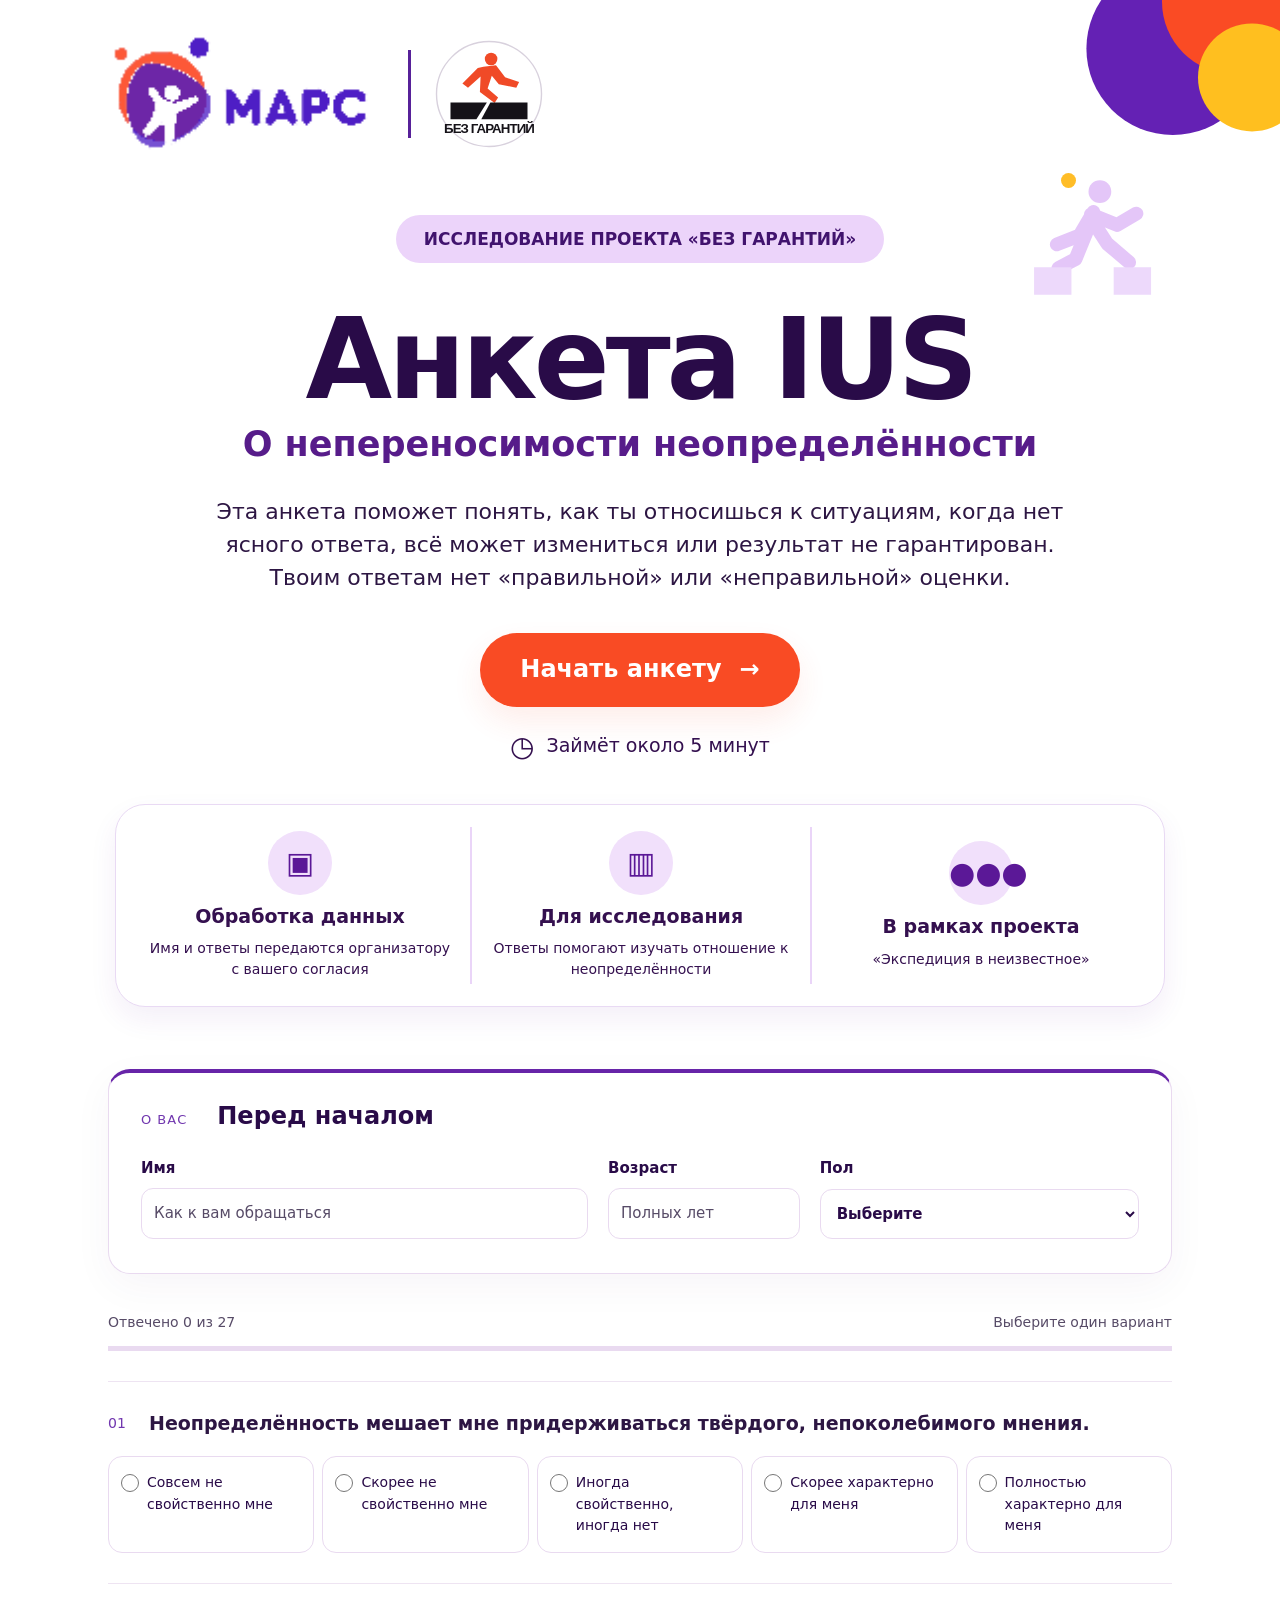
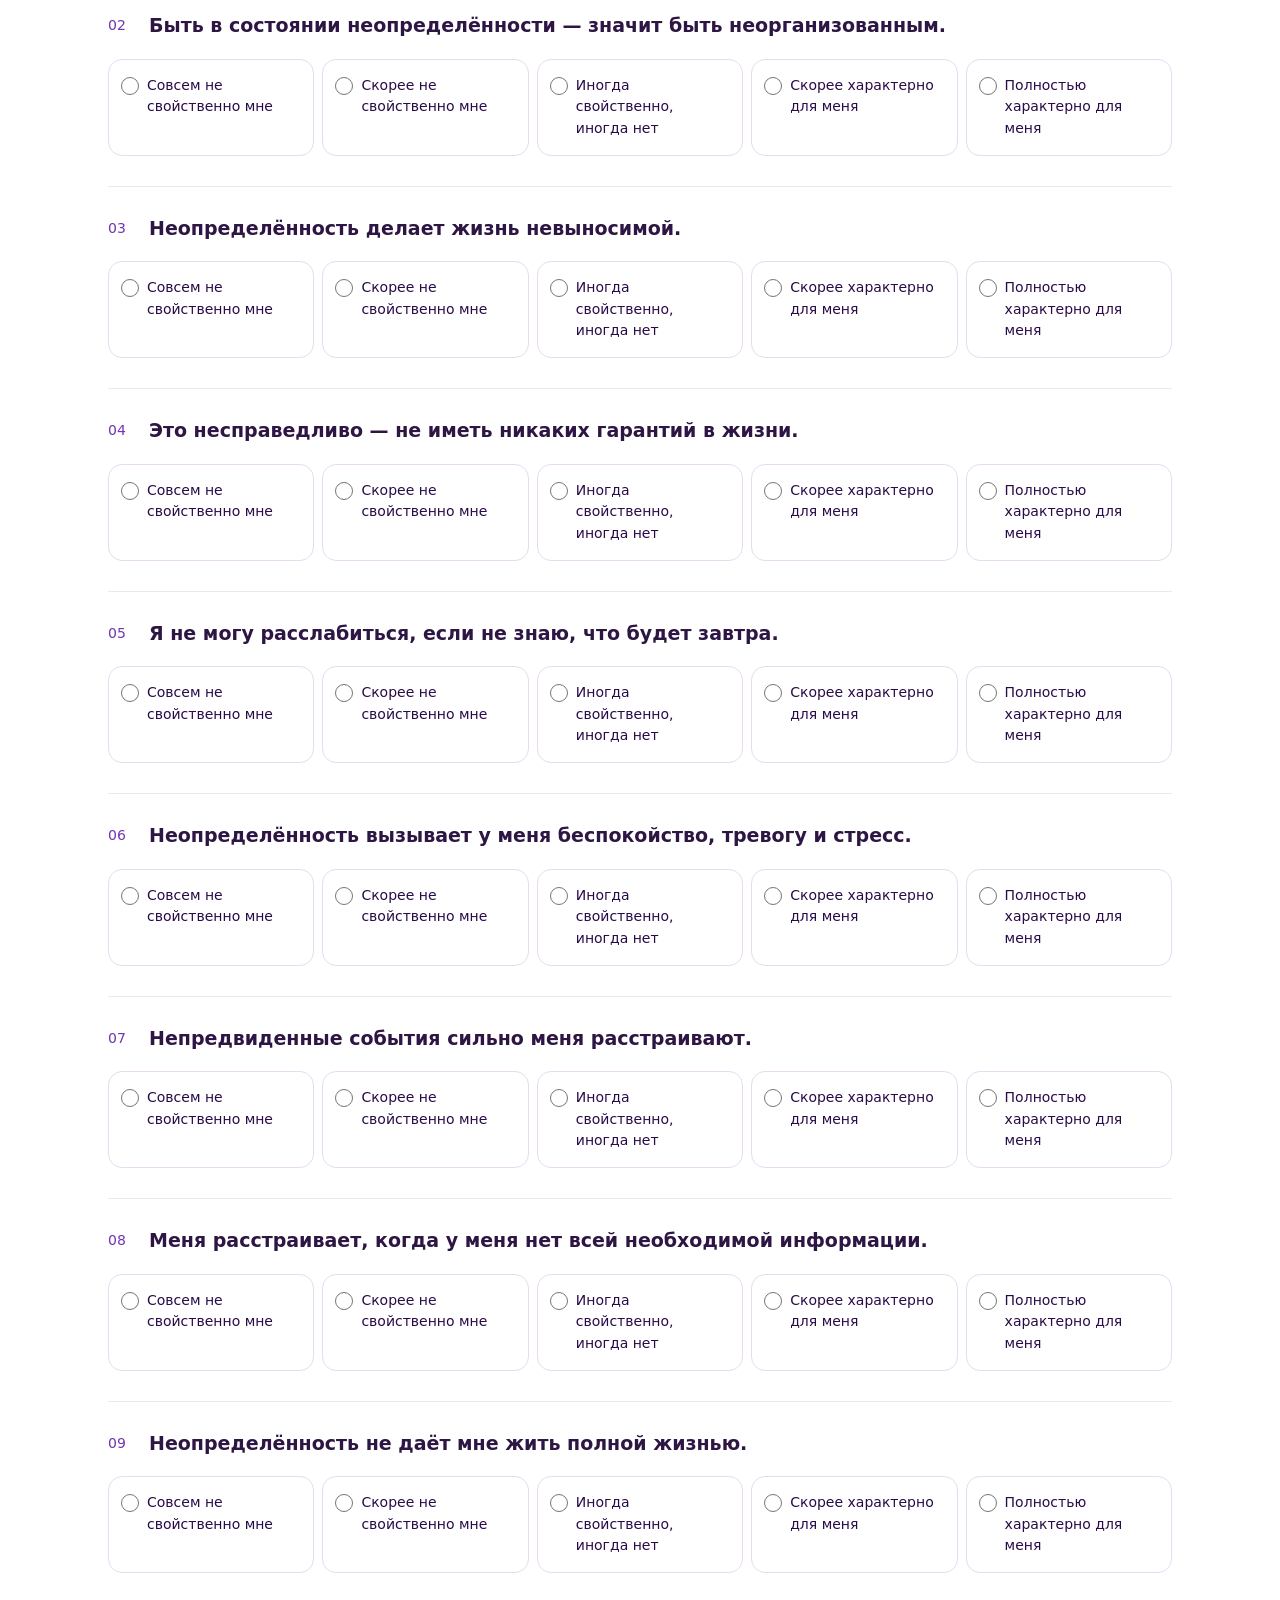
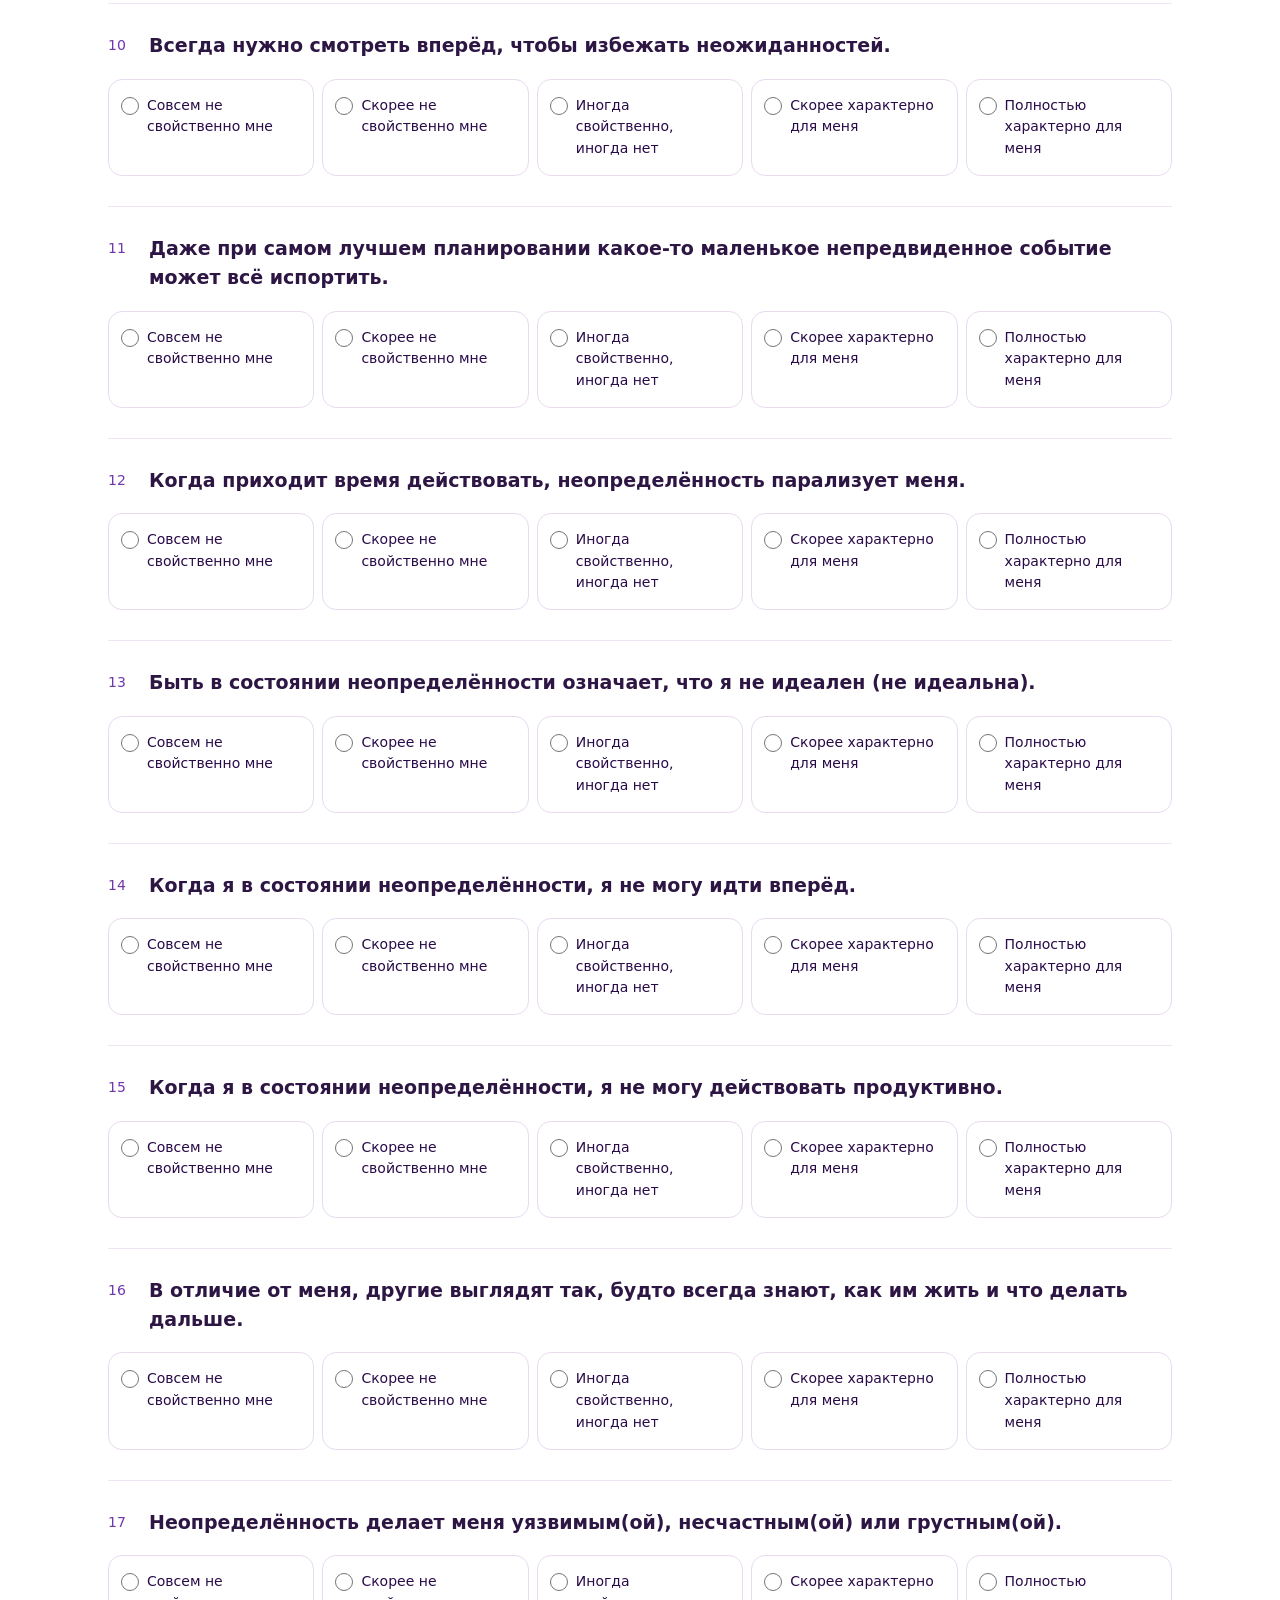
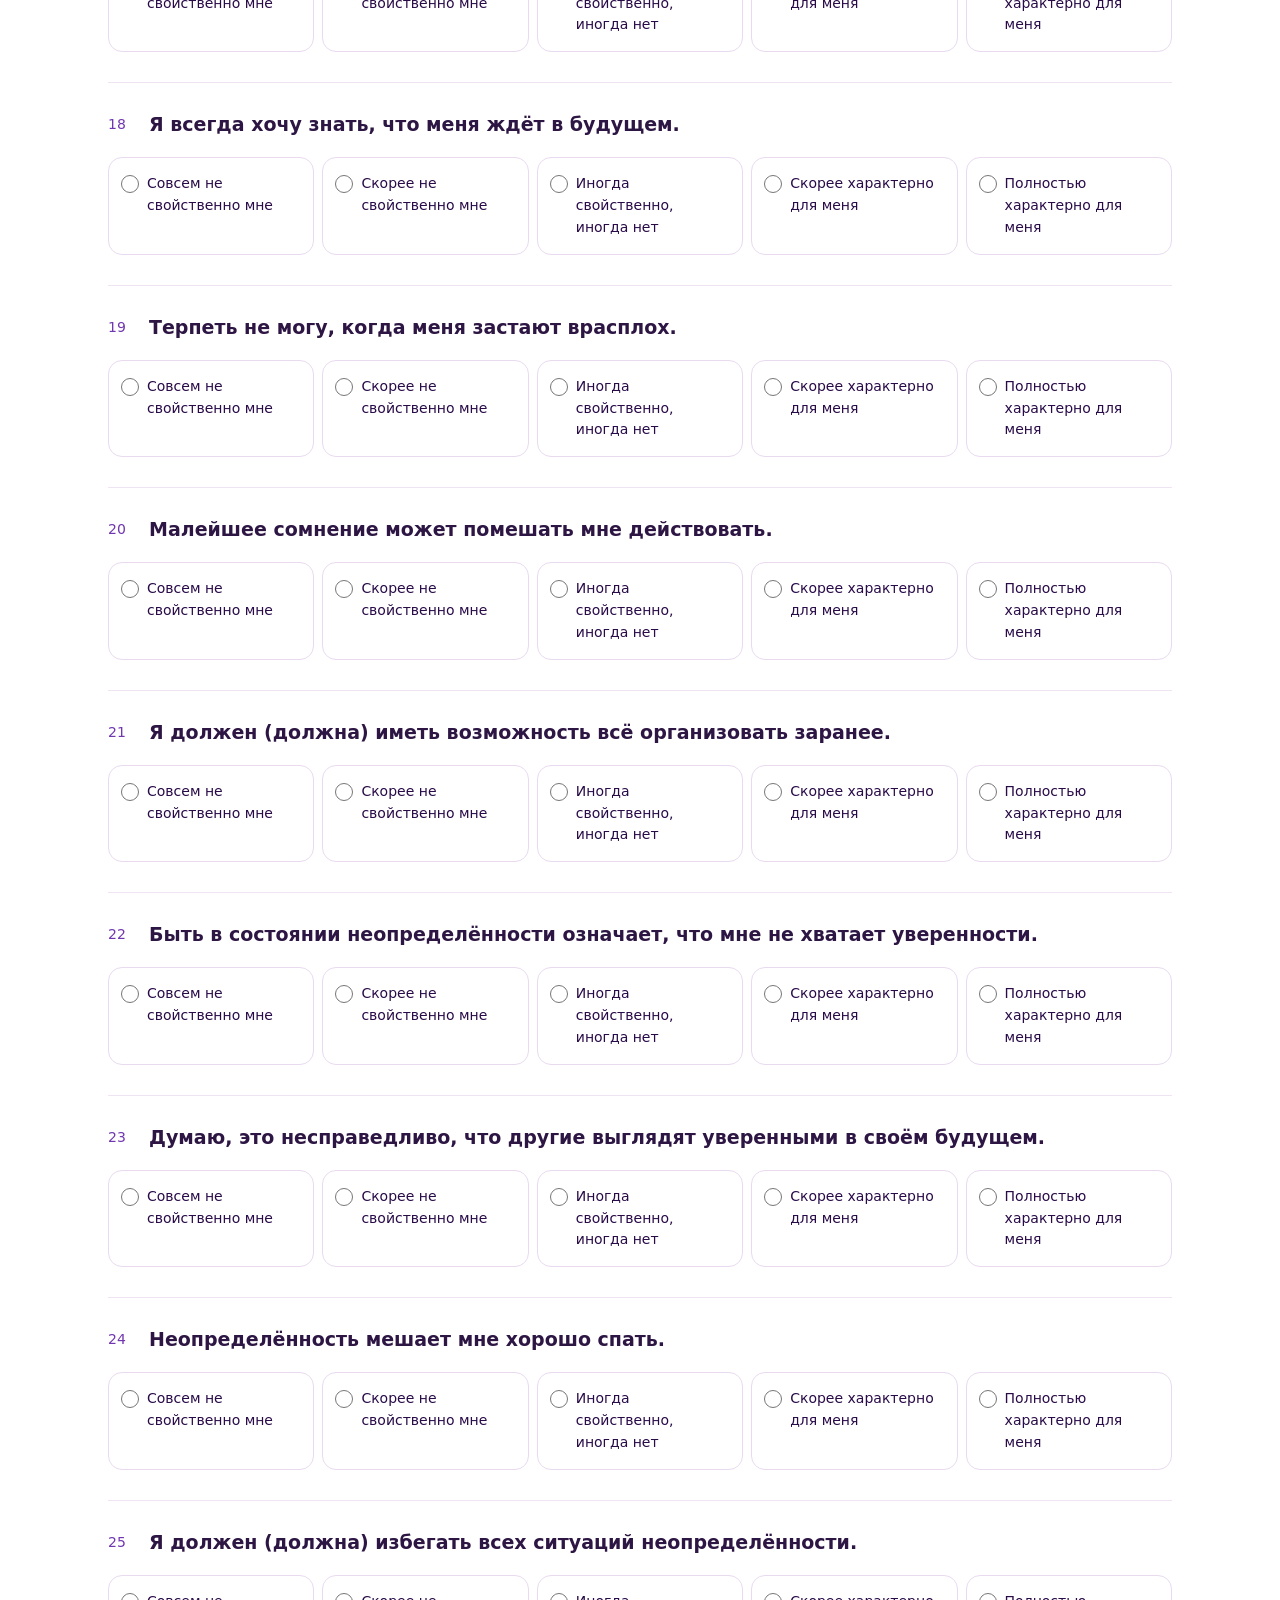
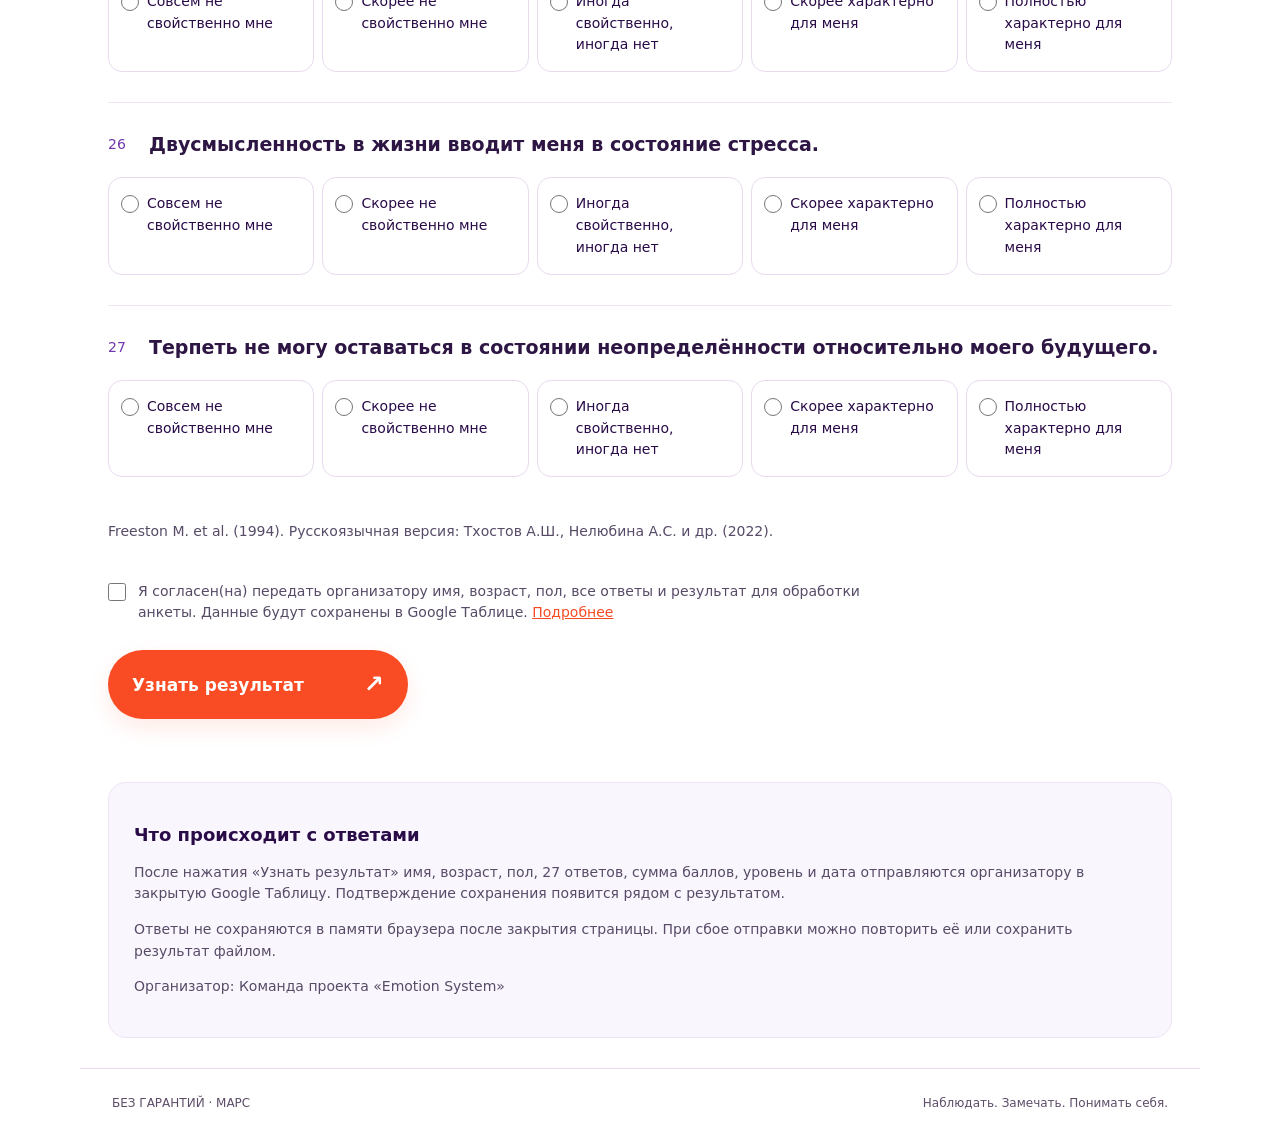
==== commit 63115c88: "Use official MARS logo PNG instead of reconstructed SVG" ====
--- a/docs/index.html
+++ b/docs/index.html
@@ -13,7 +13,7 @@
 </head>
 <body>
   <a class="skip" href="#main">Перейти к анкете</a>
-  <header class="masthead"><div class="brand-group"><img class="mars-logo-img" src="mars-logo.svg" alt="МАРС — Центр социокультурного проектирования"><span class="brand-divider"></span><img class="project-logo-img" src="bez-garantiy-logo.svg" alt="Без гарантий"></div></header>
+  <header class="masthead"><div class="brand-group"><img class="mars-logo-img" src="mars-official.png" alt="МАРС — Центр социокультурного проектирования"><span class="brand-divider"></span><img class="project-logo-img" src="bez-garantiy-logo.svg" alt="Без гарантий"></div></header>
   <main id="main">
     <section class="intro"><div class="corner-shapes corner-shapes-top" aria-hidden="true"><i></i><i></i><i></i></div><svg class="jump-figure" viewBox="0 0 160 150" aria-hidden="true"><circle cx="86" cy="21" r="14" fill="#d7a8f5"/><path d="M78 46 61 75 33 86M75 49 107 62 131 48M75 54 95 85 122 108M72 65 56 104 35 115" stroke="#d7a8f5" stroke-width="17" fill="none" stroke-linecap="round" stroke-linejoin="round"/><path d="M5 114h46v34H5zm98 0h46v34h-46z" fill="#e4c5fa"/></svg>
       <p class="eyebrow">ИССЛЕДОВАНИЕ ПРОЕКТА «БЕЗ ГАРАНТИЙ»</p>
--- a/docs/styles.css
+++ b/docs/styles.css
@@ -52,3 +52,39 @@
 .jump-figure{position:absolute;right:0;top:40px;width:155px;height:175px;opacity:.65;pointer-events:none}.jump-figure .head{position:absolute;width:30px;height:30px;top:0;left:70px;background:#d6a2fb;border-radius:50%}.jump-figure .limbs{position:absolute;top:40px;left:35px;width:85px;height:25px;background:#d6a2fb;border-radius:25px;transform:rotate(36deg)}.jump-figure .limbs:before,.jump-figure .limbs:after{content:"";position:absolute;background:#d6a2fb;border-radius:25px;width:80px;height:20px}.jump-figure .limbs:before{top:29px;left:-12px;transform:rotate(-72deg)}.jump-figure .limbs:after{top:35px;left:30px;transform:rotate(44deg)}.jump-figure .step{position:absolute;bottom:0;width:50px;height:38px;background:#d6a2fb}.jump-figure .step-one{left:0}.jump-figure .step-two{right:0;bottom:-25px}
 body:before{background:#6c1fb6;right:auto;left:-155px;top:780px;width:230px;height:230px}body:after{border:0;background:#ffbb19;left:auto;right:-170px;top:900px;width:270px;height:270px}
 @media(max-width:700px){.masthead{padding:18px 16px}.brand-group{gap:10px}.mars-logo-img{width:190px;max-width:58vw}.project-logo-img{width:65px;height:65px}.brand-divider{height:52px;width:2px}.intro{padding:65px 0 40px}.intro .eyebrow{font-size:12px;padding:10px 14px}.intro h1{font-size:clamp(48px,12vw,72px);letter-spacing:-2px;margin-top:28px}.intro-subtitle{font-size:20px}.intro .lead{font-size:16px}.start-link{font-size:20px;padding:17px 20px}.time-hint{font-size:16px;margin-bottom:35px}.feature-strip{grid-template-columns:1fr;border-radius:24px;padding:12px 18px}.feature{padding:20px 8px}.feature+.feature{border-left:0;border-top:1px solid #ead5f8}.feature-icon{width:54px;height:54px;font-size:27px}.feature strong{font-size:18px}.feature>span:last-child{font-size:14px}.corner-shapes-top{transform:scale(.55);transform-origin:top right;right:-45px;top:-100px}.jump-figure{transform:scale(.48);transform-origin:top right;top:0;right:-12px;opacity:.38}}
+
+/* Refined reference-matched responsive presentation */
+:root{--ink:#290b48;--accent:#f54b24;--line:#e9daf0}
+body{background:#fff;overflow-x:hidden}
+.masthead{position:relative;z-index:3;max-width:1120px;padding:26px 26px 0}
+.brand-group{gap:22px}.mars-logo-img{width:280px;max-width:none;aspect-ratio:280/135;object-fit:contain}.project-logo-img{width:112px;height:112px;object-fit:contain}.brand-divider{height:88px;background:#572199}
+main{max-width:1120px;padding:0 28px}
+.intro{padding:54px 0 62px;isolation:isolate}
+.intro .eyebrow{font-size:17px;padding:11px 28px;margin:0 0 20px;border-radius:999px;background:#ecd4fa;color:#41136e}
+.intro h1{font-size:clamp(60px,9.5vw,112px);line-height:1.04;letter-spacing:-4px;margin:18px 0 4px}
+.intro-subtitle{font-size:clamp(24px,3.1vw,35px);font-weight:700;margin:0 auto 28px;color:#571c8a}
+.intro .lead{max-width:900px;font-size:clamp(18px,2.1vw,22px);line-height:1.5;margin:0 auto 24px;color:#2d1643}
+.start-link{margin:15px auto 0;min-width:320px;max-width:460px;background:#f94b24;border-radius:999px;padding:18px 34px;font-size:24px;box-shadow:0 14px 30px #f04a2719}
+.time-hint{margin:18px auto 36px;font-size:19px}.time-hint span{font-size:28px}
+.feature-strip{max-width:1050px;border-radius:30px;padding:22px 14px;box-shadow:0 12px 28px #68219e12}
+.feature{padding:4px 16px}.feature-icon{width:64px;height:64px;font-size:30px;font-weight:800;background:#f1e0fb;color:#5b1897}.feature strong{font-size:19px}.feature>span:last-child{font-size:14px}
+.corner-shapes-top{right:-80px;top:-170px;transform:scale(.72);transform-origin:top right;z-index:-1}
+.jump-figure{position:absolute;right:12px;top:12px;width:130px;height:125px;opacity:.65;z-index:-1;pointer-events:none}
+.intro:before{right:9%;top:12px;width:15px;height:15px}.intro:after{left:3%;bottom:115px;width:16px;height:16px}
+body:before{width:170px;height:170px;left:-105px;top:790px;background:#6823ad;z-index:-1}
+body:after{width:175px;height:175px;right:-110px;top:850px;background:#ffbd22;z-index:-1}
+.personal,.result,.notice{border-top:4px solid #6724a8}
+.question{border-top-color:#eee4f2}.question legend{color:#2d1643}.choice{border-radius:14px}.choice:has(input:checked){background:#f4eafb}
+.primary{background:#f94b24;box-shadow:0 9px 22px #f94b241c}
+@media(max-width:700px){
+.masthead{padding:18px 18px 0}.brand-group{gap:10px;width:100%}.mars-logo-img{width:calc(min(49vw,190px));max-width:49vw;height:auto;aspect-ratio:280/135}.brand-divider{height:52px;flex:none;width:2px}.project-logo-img{width:70px;height:70px}
+main{padding:0 18px}.intro{padding:52px 0 34px}.intro .eyebrow{font-size:11px;line-height:1.3;padding:11px 15px;max-width:100%;margin:0 auto 18px}
+.intro h1{font-size:clamp(48px,11vw,66px);letter-spacing:-2px;line-height:1.06;margin:20px 0 6px}
+.intro-subtitle{font-size:clamp(18px,4.5vw,22px);margin:0 0 23px}.intro .lead{font-size:16px;line-height:1.52;max-width:380px}
+.start-link{min-width:0;width:100%;max-width:340px;font-size:20px;padding:16px 20px;margin-top:12px}
+.time-hint{font-size:15px;margin:16px auto 30px}.time-hint span{font-size:23px}
+.feature-strip{border-radius:24px;padding:8px 16px;max-width:400px}.feature{padding:17px 8px;gap:5px}.feature-icon{width:50px;height:50px;font-size:22px}.feature strong{font-size:17px}.feature>span:last-child{font-size:13px}
+.corner-shapes-top{right:-65px;top:-125px;transform:scale(.32)}.jump-figure{width:70px;height:70px;right:-12px;top:-5px;opacity:.42}
+.intro:before{right:8%;top:15px}.intro:after{bottom:45px;left:-8px}
+body:before{width:120px;height:120px;left:-86px;top:780px}body:after{width:115px;height:115px;right:-82px;top:890px}
+}
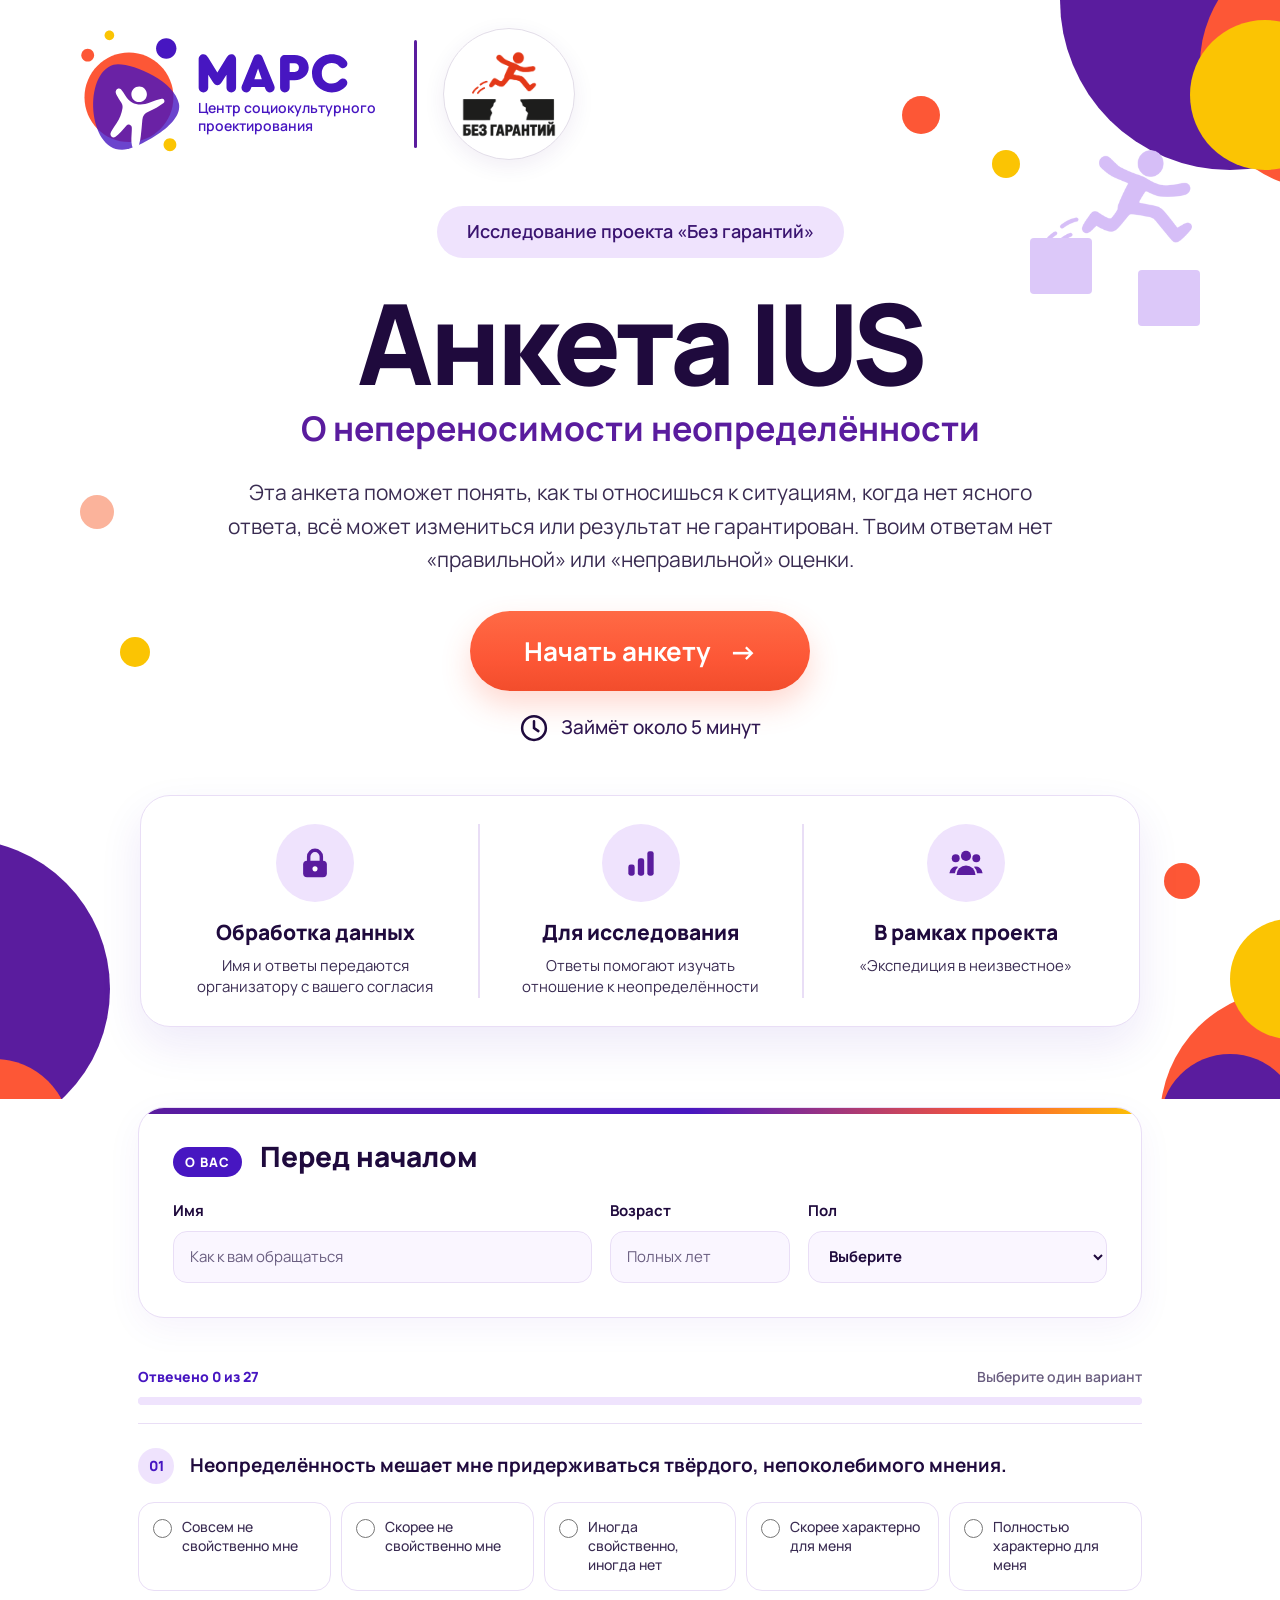
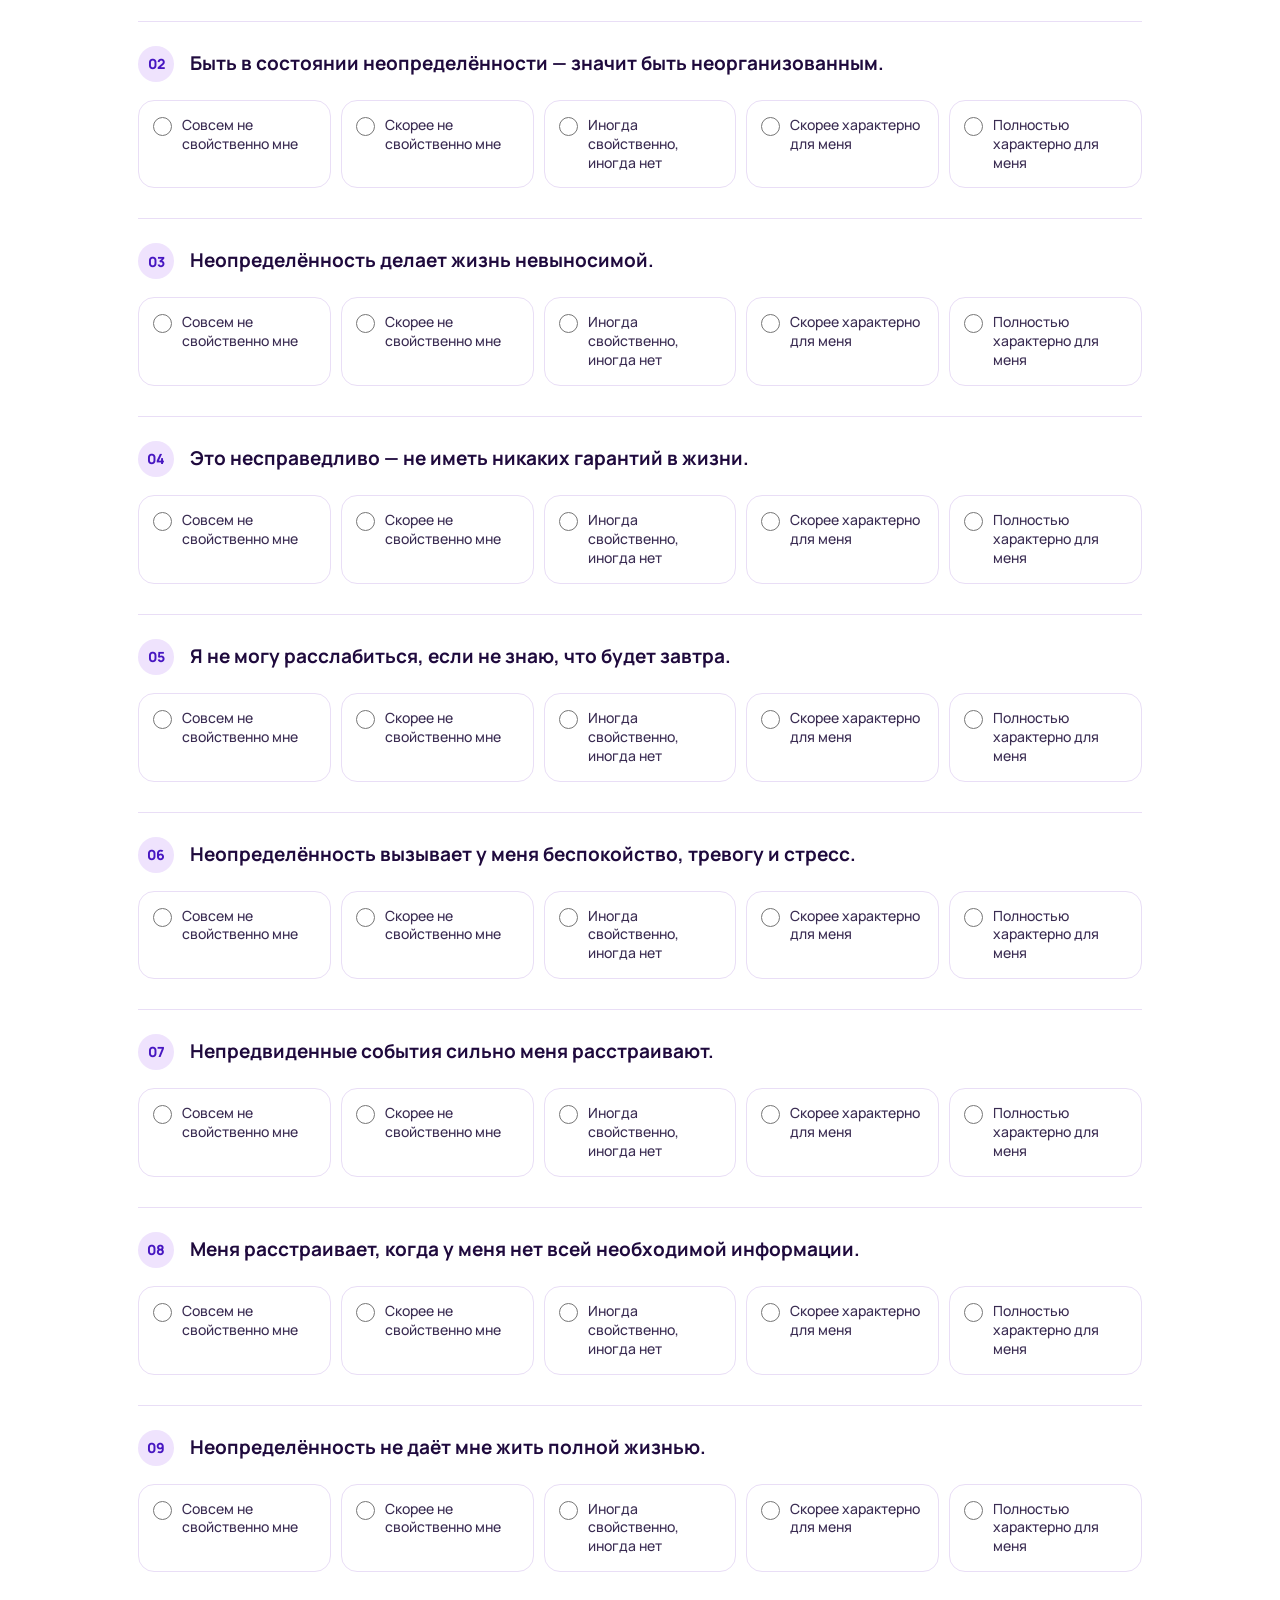
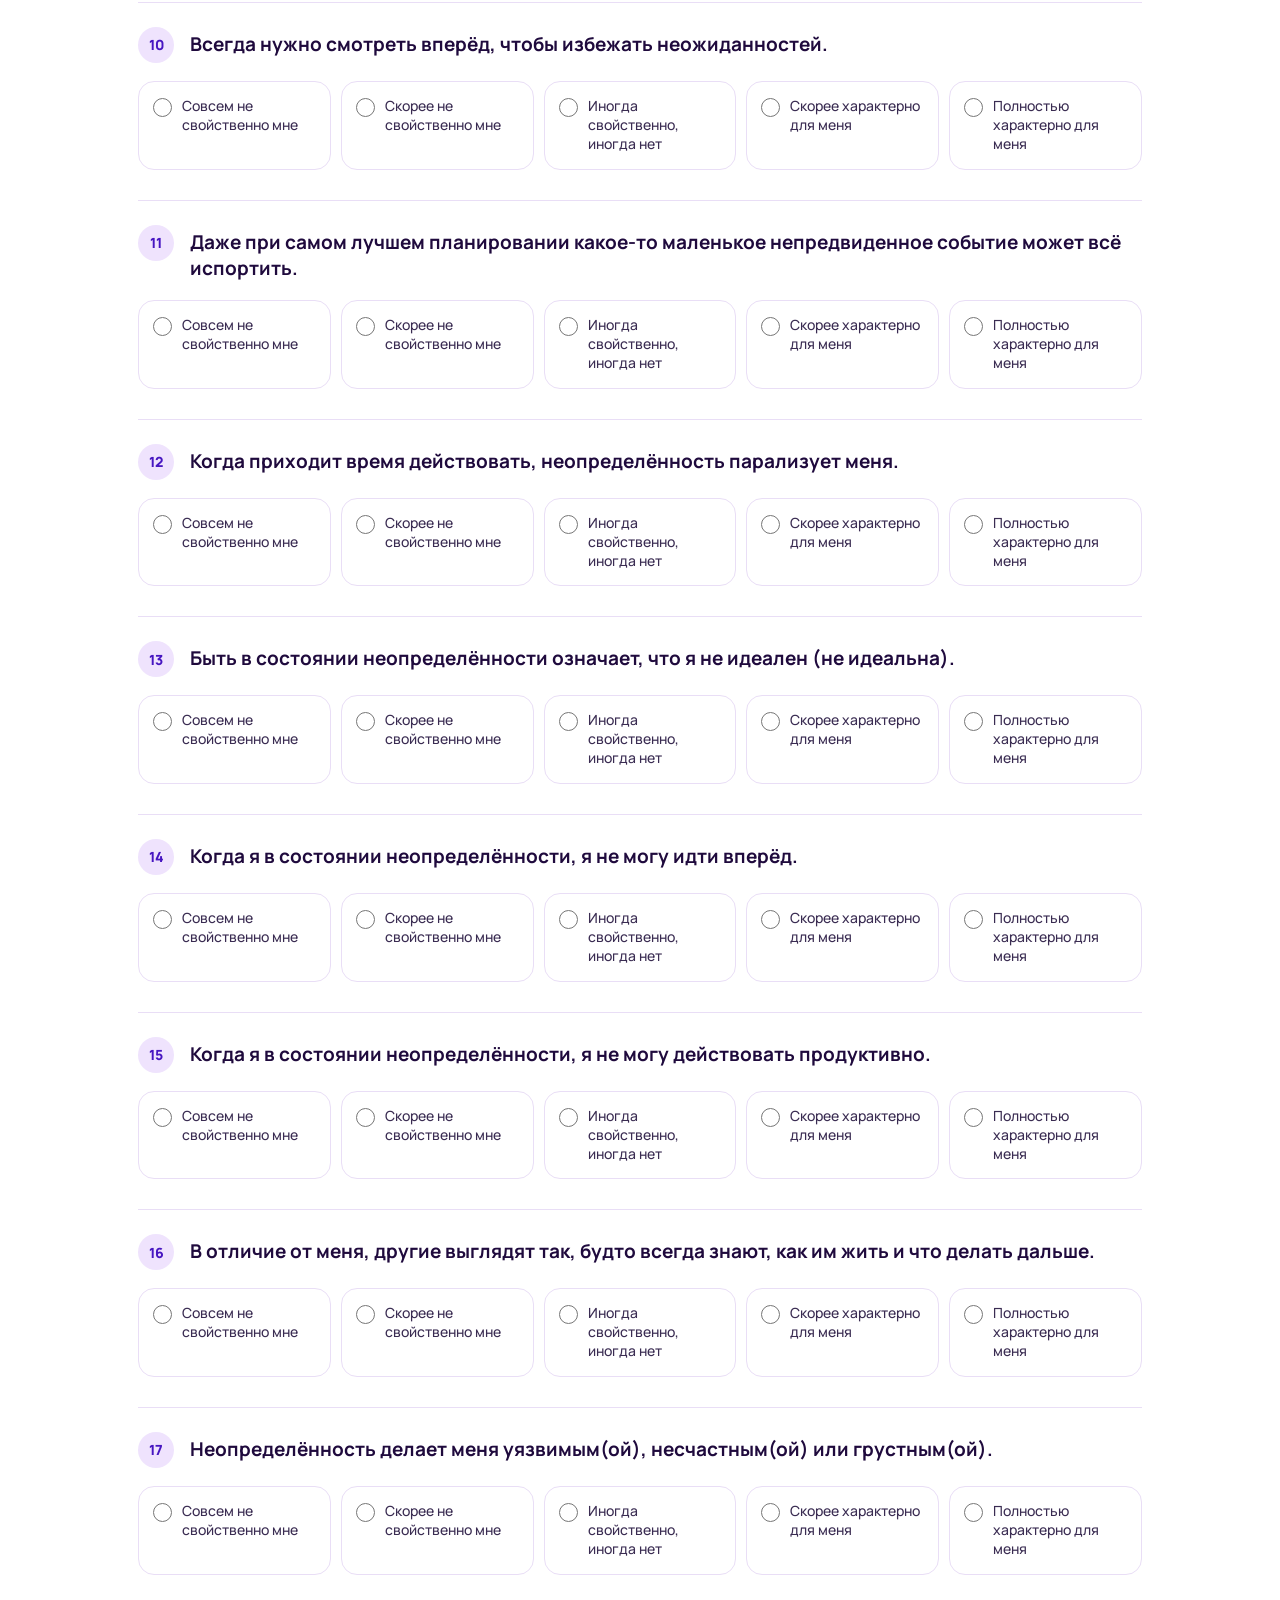
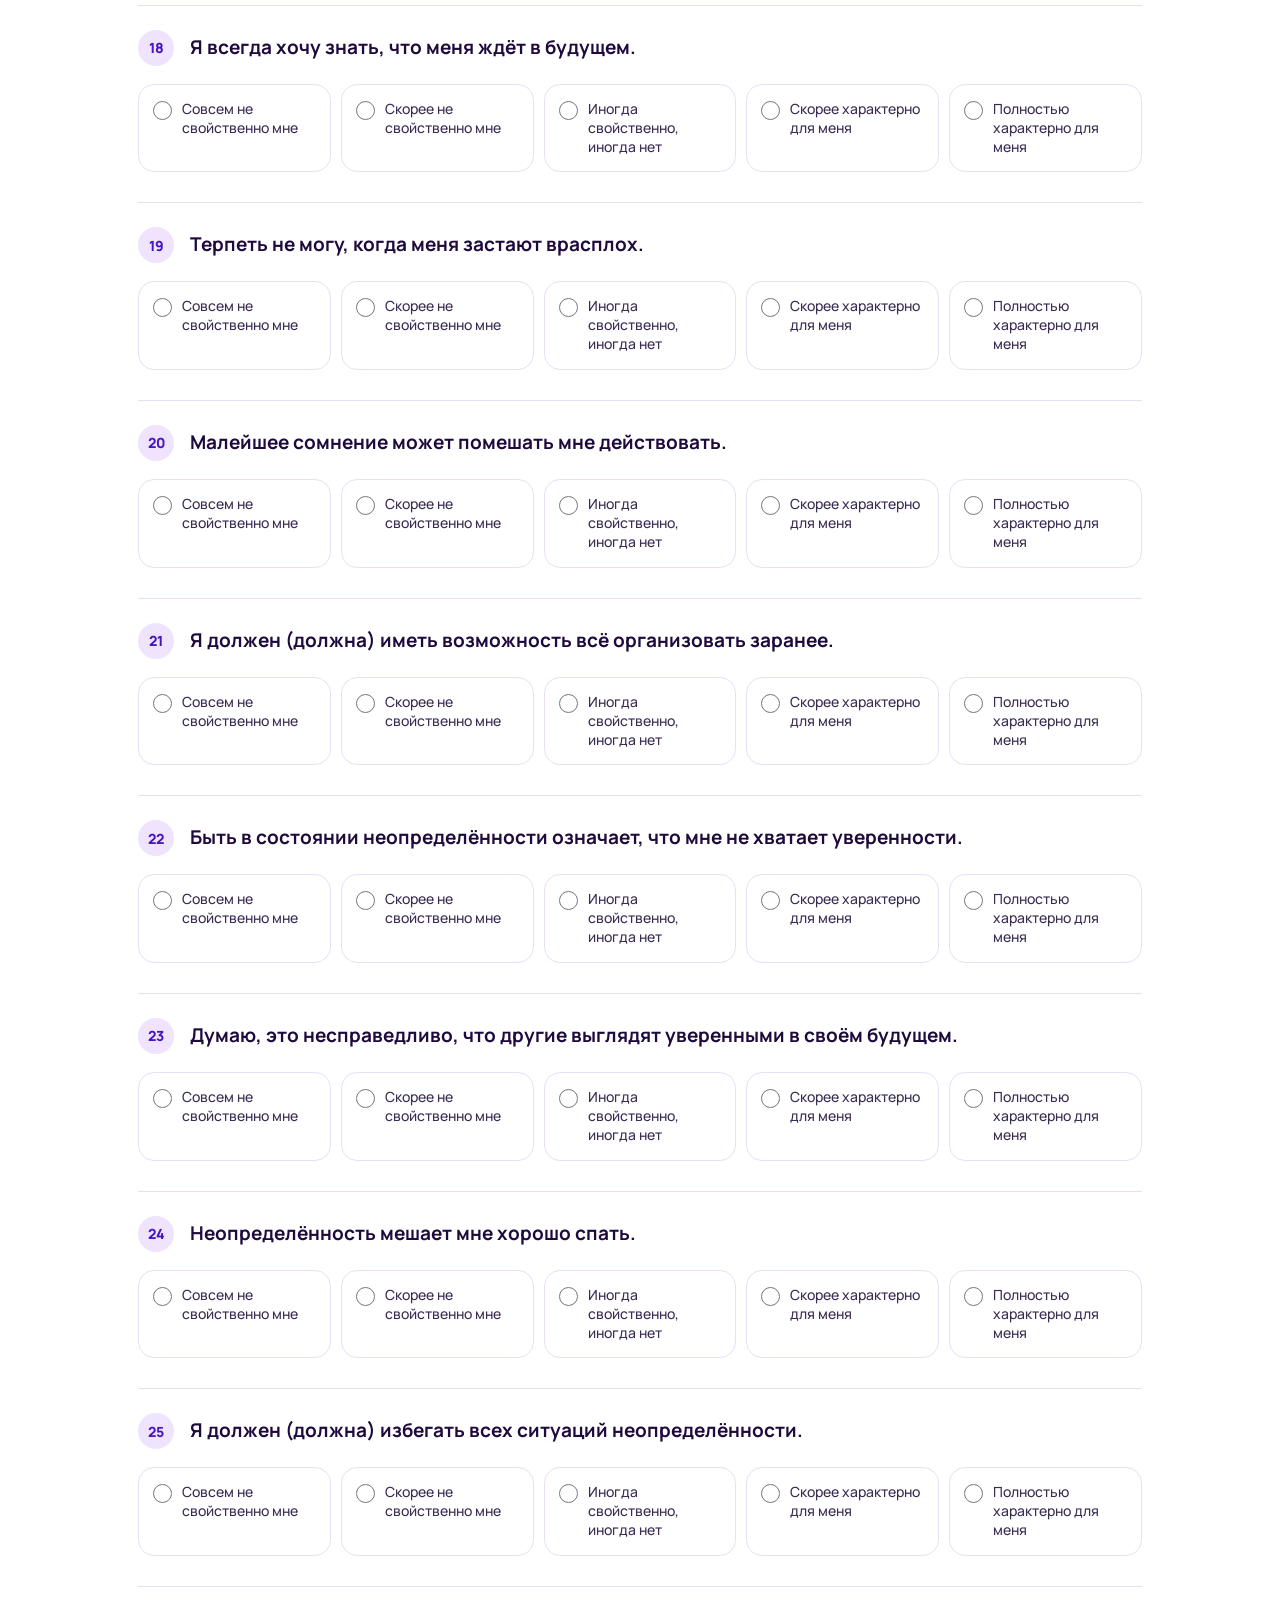
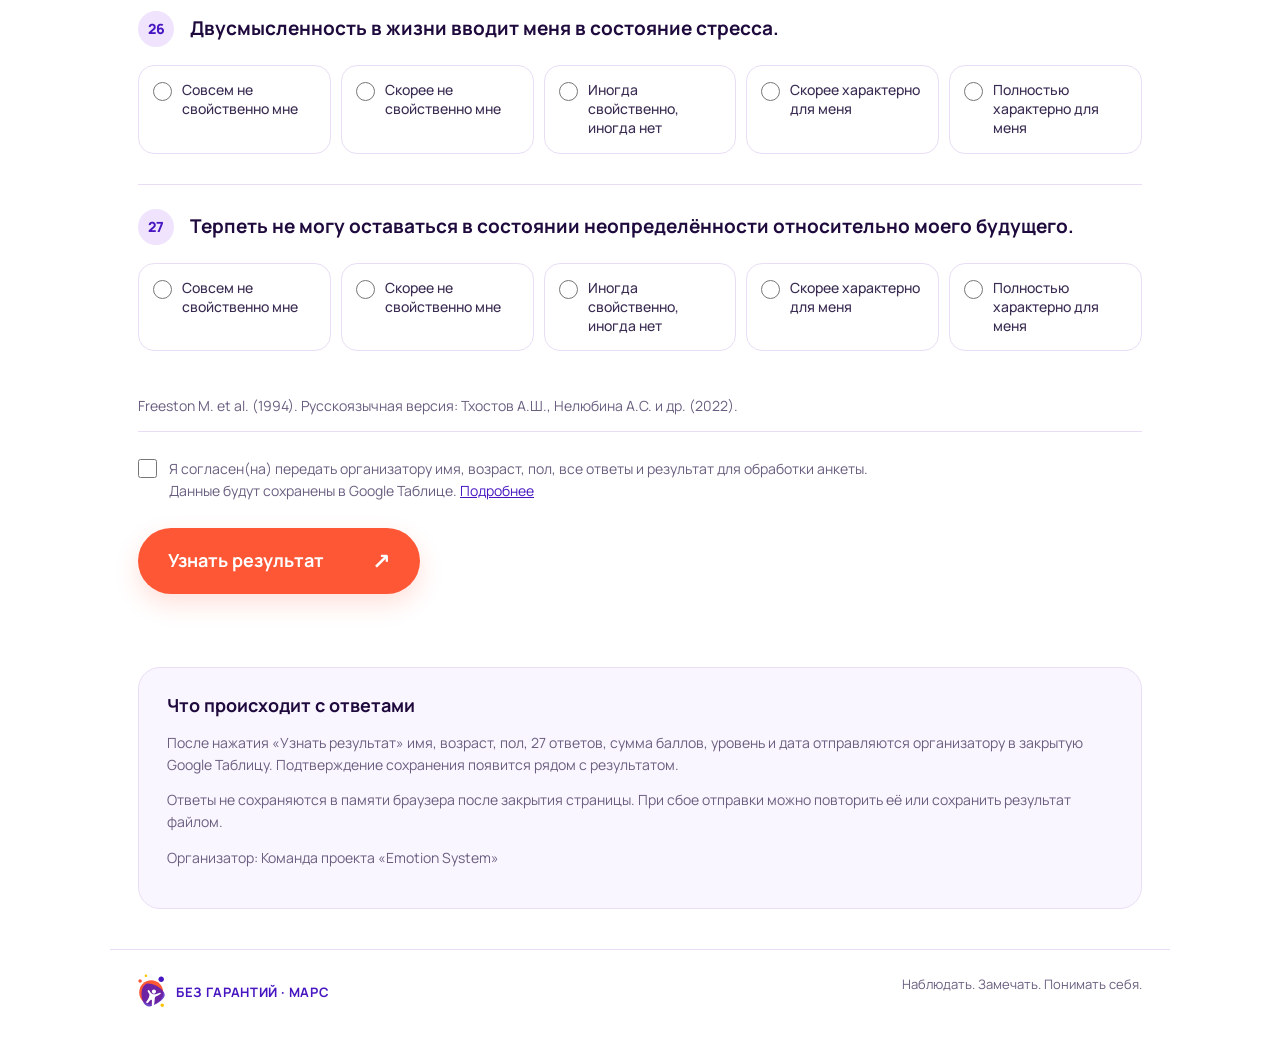
==== commit 9b8bc6b6: "Redesign survey page in MARS brand colors with official logos - Vector MARS mark and wordmark extrac" ====
--- a/docs/index.html
+++ b/docs/index.html
@@ -6,22 +6,40 @@
   <meta name="description" content="Анкета о переносимости неопределённости. 27 утверждений, результат сразу после заполнения.">
   <meta name="referrer" content="no-referrer">
   <title>Анкета IUS — Без гарантий · МАРС</title>
-  <link rel="stylesheet" href="styles.css?v=mars-refined-20261109">
+  <meta name="theme-color" content="#4716c1">
+  <link rel="icon" href="mars-mark.svg" type="image/svg+xml">
+  <link rel="preconnect" href="https://fonts.googleapis.com">
+  <link rel="preconnect" href="https://fonts.gstatic.com" crossorigin>
+  <link rel="stylesheet" href="https://fonts.googleapis.com/css2?family=Manrope:wght@400;500;600;700;800&display=swap">
+  <link rel="stylesheet" href="styles.css?v=mars-brand-20261109">
   <script defer src="config.js?v=20261104-original-results"></script>
   <script defer src="scoring.js"></script>
   <script defer src="app.js?v=20261104-sex-options"></script>
 </head>
 <body>
   <a class="skip" href="#main">Перейти к анкете</a>
-  <header class="masthead"><div class="brand-group"><img class="mars-logo-img" src="mars-official.png" alt="МАРС — Центр социокультурного проектирования"><span class="brand-divider"></span><img class="project-logo-img" src="bez-garantiy-logo.svg" alt="Без гарантий"></div></header>
+  <div class="hero">
+    <div class="deco" aria-hidden="true"><i class="blob blob-tr1"></i><i class="blob blob-tr2"></i><i class="blob blob-tr3"></i><i class="blob blob-bl1"></i><i class="blob blob-bl2"></i><i class="blob blob-br1"></i><i class="blob blob-br2"></i><i class="blob blob-br3"></i><i class="dot dot-1"></i><i class="dot dot-2"></i><i class="dot dot-3"></i><i class="dot dot-4"></i><i class="dot dot-5"></i><span class="jumper"><img src="jumper.png" alt=""><b></b><b></b></span></div>
+    <header class="masthead">
+      <a class="mars" href="#main" aria-label="МАРС — Центр социокультурного проектирования"><img class="mars-mark" src="mars-mark.svg" alt=""><span class="mars-text"><img class="mars-wordmark" src="mars-wordmark.svg" alt=""><span>Центр социокультурного проектирования</span></span></a>
+      <span class="brand-divider" aria-hidden="true"></span>
+      <span class="project-badge"><img src="bez-garantiy.png" alt="Без гарантий"></span>
+    </header>
+    <section class="intro">
+      <p class="eyebrow">Исследование проекта «Без гарантий»</p>
+      <h1>Анкета IUS</h1>
+      <p class="intro-subtitle">О непереносимости неопределённости</p>
+      <p class="lead">Эта анкета поможет понять, как ты относишься к ситуациям, когда нет ясного ответа, всё может измениться или результат не гарантирован. Твоим ответам нет «правильной» или «неправильной» оценки.</p>
+      <a class="start-link" href="#survey">Начать анкету <span aria-hidden="true">→</span></a>
+      <p class="time-hint"><svg viewBox="0 0 24 24" aria-hidden="true"><circle cx="12" cy="12" r="9.5"/><path d="M12 6.5V12l3.5 2.5"/></svg>Займёт около 5 минут</p>
+      <div class="feature-strip">
+        <div class="feature"><span class="feature-icon" aria-hidden="true"><svg viewBox="0 0 24 24"><rect x="4.5" y="10.5" width="15" height="10.5" rx="2.5" class="fill"/><path d="M8 10.5V8a4 4 0 0 1 8 0v2.5"/><circle cx="12" cy="15.7" r="1.6" fill="#fff" stroke="none"/></svg></span><strong>Обработка данных</strong><span>Имя и ответы передаются организатору с вашего согласия</span></div>
+        <div class="feature"><span class="feature-icon" aria-hidden="true"><svg viewBox="0 0 24 24"><rect x="4" y="13" width="4" height="7" rx="1.5" class="fill"/><rect x="10" y="9" width="4" height="11" rx="1.5" class="fill"/><rect x="16" y="4.5" width="4" height="15.5" rx="1.5" class="fill"/></svg></span><strong>Для исследования</strong><span>Ответы помогают изучать отношение к неопределённости</span></div>
+        <div class="feature"><span class="feature-icon" aria-hidden="true"><svg viewBox="0 0 24 24"><circle cx="12" cy="7.5" r="3.2" class="fill"/><circle cx="5.5" cy="9" r="2.5" class="fill"/><circle cx="18.5" cy="9" r="2.5" class="fill"/><path d="M6 19.5a6 6 0 0 1 12 0Z" class="fill"/><path d="M1.5 18.5a4.3 4.3 0 0 1 5.5-4.1 7.5 7.5 0 0 0-2 4.1ZM22.5 18.5a4.3 4.3 0 0 0-5.5-4.1 7.5 7.5 0 0 1 2 4.1Z" class="fill"/></svg></span><strong>В рамках проекта</strong><span>«Экспедиция в неизвестное»</span></div>
+      </div>
+    </section>
+  </div>
   <main id="main">
-    <section class="intro"><div class="corner-shapes corner-shapes-top" aria-hidden="true"><i></i><i></i><i></i></div><svg class="jump-figure" viewBox="0 0 160 150" aria-hidden="true"><circle cx="86" cy="21" r="14" fill="#d7a8f5"/><path d="M78 46 61 75 33 86M75 49 107 62 131 48M75 54 95 85 122 108M72 65 56 104 35 115" stroke="#d7a8f5" stroke-width="17" fill="none" stroke-linecap="round" stroke-linejoin="round"/><path d="M5 114h46v34H5zm98 0h46v34h-46z" fill="#e4c5fa"/></svg>
-      <p class="eyebrow">ИССЛЕДОВАНИЕ ПРОЕКТА «БЕЗ ГАРАНТИЙ»</p>
-      <h1>Анкета IUS</h1>
-      <h2 class="intro-subtitle">О непереносимости неопределённости</h2>
-      <p class="lead">Эта анкета поможет понять, как ты относишься к ситуациям, когда нет ясного ответа, всё может измениться или результат не гарантирован. Твоим ответам нет «правильной» или «неправильной» оценки.</p>
-      <a class="start-link" href="#survey">Начать анкету <span aria-hidden="true">→</span></a><p class="time-hint"><span aria-hidden="true">◷</span> Займёт около 5 минут</p><div class="feature-strip"><div class="feature"><span class="feature-icon" aria-hidden="true">▣</span><strong>Обработка данных</strong><span>Имя и ответы передаются организатору с вашего согласия</span></div><div class="feature"><span class="feature-icon" aria-hidden="true">▥</span><strong>Для исследования</strong><span>Ответы помогают изучать отношение к неопределённости</span></div><div class="feature"><span class="feature-icon" aria-hidden="true">●●●</span><strong>В рамках проекта</strong><span>«Экспедиция в неизвестное»</span></div></div>
-    </section>
     <section id="unavailable" class="notice" hidden>
       <h2>Анкета готовится к публикации</h2>
       <p>Сейчас мы проверяем формулировки и подключение отправки. Пожалуйста, вернитесь позже.</p>
@@ -35,8 +53,10 @@
           <label>Пол<select name="sex" required><option value="">Выберите</option><option value="male">Мужчина</option><option value="female">Женщина</option></select></label>
         </div>
       </section>
-      <div class="progress-header"><span id="progress-text">Отвечено 0 из 27</span><span>Выберите один вариант</span></div>
-      <progress id="progress" max="27" value="0" aria-label="Заполнение анкеты"></progress>
+      <div class="progress-wrap">
+        <div class="progress-header"><span id="progress-text">Отвечено 0 из 27</span><span>Выберите один вариант</span></div>
+        <progress id="progress" max="27" value="0" aria-label="Заполнение анкеты"></progress>
+      </div>
       <section id="questions" aria-label="Утверждения анкеты"></section>
       <p class="note">Freeston M. et al. (1994). Русскоязычная версия: Тхостов А.Ш., Нелюбина А.С. и др. (2022).</p>
       <section class="submit-section">
@@ -66,6 +86,6 @@
       <p id="owner"></p><p id="contact"></p>
     </section>
   </main>
-  <footer><span>БЕЗ ГАРАНТИЙ · МАРС</span><span>Наблюдать. Замечать. Понимать себя.</span></footer>
+  <footer><span class="footer-brand"><img src="mars-mark.svg" alt="">Без гарантий · МАРС</span><span>Наблюдать. Замечать. Понимать себя.</span></footer>
 </body>
 </html>
--- a/docs/styles.css
+++ b/docs/styles.css
@@ -1,90 +1,220 @@
-:root{--bg:#f3f6f8;--paper:#fff;--ink:#172d3c;--muted:#536b7c;--accent:#176c79;--wash:#e5eff1;--line:#d5e0e5;--error:#9d3434;font-family:Calibri,'Segoe UI',sans-serif;color:var(--ink);background:var(--bg);font-size:17px;line-height:1.55}*{box-sizing:border-box}body{margin:0}a{color:var(--accent)}button,input,select{font:inherit}button{cursor:pointer}button:disabled{cursor:wait;opacity:.6}[hidden]{display:none!important}.skip{position:absolute;top:-100px;background:white;padding:12px;z-index:5}.skip:focus{top:0}:focus-visible{outline:3px solid #d78b25;outline-offset:4px}.masthead,footer{max-width:1120px;margin:auto;padding:25px 32px;display:flex;justify-content:space-between;gap:24px;font-size:14px;color:var(--muted)}.masthead{border-bottom:1px solid var(--line)}.masthead>a{text-decoration:none;color:var(--ink);font-weight:700;font-size:22px;letter-spacing:-.8px}.masthead>a span{font-weight:400;color:var(--accent)}main{max-width:1000px;margin:auto;padding:0 32px}.intro{padding:64px 0 45px;max-width:830px}.eyebrow{font-size:12px;font-weight:700;letter-spacing:1.7px;color:var(--accent)}h1{font-family:Georgia,'Times New Roman',serif;font-size:clamp(34px,5.8vw,65px);font-weight:400;line-height:1.12;letter-spacing:-1.8px;margin:22px 0}h1 em{color:var(--accent);font-style:normal}.lead{max-width:650px;font-size:20px;color:var(--muted)}.note{font-size:14px;color:var(--muted)}h2{font-size:24px;font-weight:600;line-height:1.3}.personal{background:var(--paper);border:1px solid var(--line);border-top:4px solid var(--accent);padding:28px 32px 34px;border-radius:4px}.section-heading{display:flex;align-items:baseline;gap:30px}.section-heading>span{font-size:13px;text-transform:uppercase;letter-spacing:1px;color:var(--accent)}.section-heading h2{margin:0 0 24px}.fields{display:grid;grid-template-columns:1.4fr .6fr 1fr;gap:20px}.fields label{display:grid;gap:8px;font-size:15px;font-weight:600}input:not([type=radio]):not([type=checkbox]),select{width:100%;background:var(--bg);border:1px solid var(--line);border-radius:4px;padding:13px 12px;color:var(--ink);min-height:49px}input::placeholder{color:var(--muted);font-weight:400}.progress-header{display:flex;justify-content:space-between;margin-top:38px;font-size:14px;color:var(--muted)}progress{width:100%;height:5px;border:0;margin:12px 0 26px;appearance:none;background:var(--line)}progress::-webkit-progress-bar{background:var(--line)}progress::-webkit-progress-value{background:var(--accent)}progress::-moz-progress-bar{background:var(--accent)}.question{padding:27px 0 30px;margin:0;border:0;border-top:1px solid var(--line);min-width:0}.question legend{float:left;width:100%;display:flex;gap:18px;margin-bottom:18px;padding:0;font-size:19px;font-weight:600}.question legend span{font-size:14px;color:var(--accent);padding-top:4px;font-weight:400;min-width:23px}.choices{clear:both;display:grid;grid-template-columns:repeat(5,1fr);gap:8px}.choice{position:relative;display:flex;align-items:flex-start;gap:8px;padding:15px 12px;min-height:90px;border:1px solid var(--line);background:white;border-radius:4px;font-size:14px;cursor:pointer}.choice:hover{border-color:var(--accent)}.choice:has(input:checked){background:var(--wash);border-color:var(--accent);box-shadow:inset 0 0 0 1px var(--accent)}input[type=radio],input[type=checkbox]{accent-color:var(--accent);width:18px;height:18px;flex-shrink:0;margin:2px 0}.question.missed{border-color:var(--error)}.missed-message{color:var(--error);font-size:14px;margin-bottom:8px}.submit-section{padding:24px 0 46px}.consent{display:flex;gap:12px;max-width:760px;color:var(--muted);font-size:14px;align-items:flex-start;margin-bottom:26px}.primary{display:flex;justify-content:space-between;gap:60px;align-items:center;background:var(--accent);color:white;border:0;border-radius:4px;padding:16px 24px;min-height:56px;font-weight:600}.primary:hover{background:#125965}.primary>span{font-size:24px}.secondary{background:white;border:1px solid var(--line);border-radius:4px;padding:11px 16px;color:var(--ink);min-height:44px}.secondary:hover{border-color:var(--accent)}.text-button{background:none;border:0;color:var(--accent);padding:12px}.honeypot{position:absolute;left:-10000px;width:1px;height:1px;overflow:hidden}#form-message{color:var(--error)}.result{border:1px solid var(--line);border-top:4px solid var(--accent);padding:38px;background:white;border-radius:4px;margin:0 0 45px}.result h2{font-size:29px;max-width:620px}.score{display:flex;align-items:baseline;gap:12px;margin:18px 0}.score strong{font-family:Georgia,serif;font-weight:400;font-size:76px;line-height:1}.score span{color:var(--muted)}.segments{display:grid;grid-template-columns:repeat(42,1fr);gap:3px;margin-top:26px}.segments span{height:26px;background:var(--line)}.segments .on{background:var(--accent)}.scale-labels{display:flex;justify-content:space-between;font-size:12px;color:var(--muted);margin-top:5px}.delivery{padding:18px;background:var(--bg);margin:24px 0;display:grid;gap:10px;font-size:15px}.delivery .secondary{justify-self:start}.delivery.error{color:var(--error)}.actions{display:flex;flex-wrap:wrap;gap:10px}.privacy{border-top:1px solid var(--line);padding:24px 0 40px;max-width:760px;font-size:14px;color:var(--muted)}.privacy h2{font-size:18px;color:var(--ink)}.notice{padding:30px;background:var(--paper);border:1px solid var(--line);margin-bottom:40px}footer{border-top:1px solid var(--line);font-size:12px}@media(max-width:700px){main{padding:0 20px}.masthead,footer{padding:20px}.masthead>span{font-size:11px}.intro{padding:38px 0 26px}h1{letter-spacing:-1px}.lead{font-size:18px}.personal{padding:23px 20px}.fields{grid-template-columns:1fr 1fr}.fields label:first-child{grid-column:1/-1}.choices{grid-template-columns:1fr}.choice{min-height:48px;padding:12px 15px;align-items:center}.question legend{font-size:18px}.question{padding:22px 0}.progress-header>span:last-child{display:none}.result{padding:25px 20px}.result h2{font-size:25px}.primary{width:100%}.segments{gap:2px}.segments span{height:20px}footer{flex-direction:column;gap:8px}.actions>*{width:100%}.section-heading{gap:22px}}@media(prefers-reduced-motion:no-preference){html{scroll-behavior:smooth}.choice{transition:background .15s,border-color .15s}}
-
-/* Brand system: school МАРС / project БЕЗ ГАРАНТИЙ */
-:root{--bg:#fff;--paper:#fff;--ink:#25103e;--muted:#574b67;--accent:#f04a27;--wash:#fff0e9;--line:#eadff0;--error:#aa2842;font-family:system-ui,-apple-system,'Segoe UI',sans-serif}
-body{background:#fff;position:relative;overflow-x:hidden}
-body:before,body:after{content:"";position:absolute;z-index:-1;pointer-events:none;border-radius:50%}
-body:before{width:250px;height:250px;top:115px;right:-150px;background:#e9d9f7}
-body:after{width:210px;height:210px;top:680px;left:-155px;border:36px solid #6831b3}
-.masthead{align-items:center;border-bottom:0;padding-top:30px;padding-bottom:20px}
-.brand-group{display:flex;align-items:center;gap:24px}
-.mars-brand{display:flex;align-items:center;gap:12px;color:#461b83}
-.mars-icon{width:54px;height:65px;display:grid;place-items:center;position:relative;border-radius:52% 48% 45% 55%;background:linear-gradient(145deg,#fa532e 0 40%,#5a219e 42%);transform:rotate(10deg)}
-.mars-icon:before{content:"";position:absolute;inset:12px 15px;background:white;border-radius:60% 40% 55% 45%;transform:rotate(-18deg)}
-.mars-person{position:relative;z-index:1;color:#6b30ad;font-size:22px;margin-top:-11px}
-.mars-name{font-weight:900;font-size:28px;line-height:1;letter-spacing:-1px}.mars-name small{display:block;font-size:9px;line-height:1.3;font-weight:500;letter-spacing:0;margin-top:5px}
-.brand-divider{height:60px;width:2px;background:#6129a6}
-.project-circle{display:grid;place-items:center;width:75px;height:75px;border-radius:50%;border:1px solid #eadff0;background:white}
-.project-stamp{display:flex;flex-direction:column;align-items:center;justify-content:center;transform:rotate(-8deg);border:3px solid #f04a27;color:#f04a27;width:63px;height:44px;line-height:1.1;border-radius:4px}
-.project-stamp b{font-size:14px;letter-spacing:3px;padding-left:3px}.project-stamp strong{font-size:10px;letter-spacing:-.5px}
-.intro{max-width:900px;text-align:center;margin:auto;padding:56px 0 48px;position:relative}
-.intro:before{content:"";position:absolute;width:18px;height:18px;top:20px;right:7%;background:#ffbd27;border-radius:50%}
-.intro:after{content:"";position:absolute;width:26px;height:26px;bottom:40px;left:0;background:#f04a27;border-radius:50%}
-.intro .eyebrow{display:inline-block;background:#eee0fa;color:#42146e;padding:11px 24px;border-radius:999px;font-size:13px;letter-spacing:.2px}
-h1{font-family:system-ui,-apple-system,'Segoe UI',sans-serif;font-weight:850;font-size:clamp(50px,9vw,94px);letter-spacing:-4px;margin:26px 0 4px}
-.intro-subtitle{font-size:clamp(21px,3vw,30px);font-weight:600;color:#4c286d;margin:0 0 25px}
-.lead{margin:0 auto 18px;max-width:760px;color:#493d55;font-size:18px}
-.start-link{display:inline-flex;align-items:center;justify-content:center;gap:18px;background:#f04a27;color:#fff;text-decoration:none;border-radius:999px;font-size:19px;font-weight:750;padding:16px 32px;margin-top:20px;box-shadow:0 8px 22px #f04a2720}.start-link:hover{background:#d73b1e}
-.intro-disclosure{font-size:13px;color:#655b6e;max-width:580px;margin:20px auto 0}
-.personal,.result,.notice{border:1px solid var(--line);border-top:4px solid #6d35b4;border-radius:22px;box-shadow:0 12px 40px #3c165a0b}
-.section-heading>span,.question legend span{color:#7137af}
-input:not([type=radio]):not([type=checkbox]),select,.choice,.secondary{border-radius:12px}
-.choice:has(input:checked){background:#f3eafa;border-color:#7137af;box-shadow:inset 0 0 0 1px #7137af}
-input[type=radio],input[type=checkbox]{accent-color:#6931ad}
-progress::-webkit-progress-value{background:#7137af}progress::-moz-progress-bar{background:#7137af}
-.primary{border-radius:999px;background:#f04a27}.primary:hover{background:#d73b1e}
-.result{border-top-color:#f04a27}.score strong{font-family:inherit;font-weight:850;color:#4d1c83}.segments .on{background:#6d35b4}
-.privacy{border-radius:18px;background:#faf6fd;border:1px solid #eee4f5;padding:25px;margin-bottom:30px;max-width:none}
-footer{color:#5d4d69}
-@media(max-width:700px){.masthead{padding:18px 20px}.brand-group{gap:12px}.mars-icon{width:36px;height:45px}.mars-icon:before{inset:8px 10px}.mars-person{font-size:14px}.mars-name{font-size:19px}.mars-name small{font-size:7px}.brand-divider{height:44px}.project-circle{width:58px;height:58px}.project-stamp{transform:rotate(-8deg) scale(.76)}.intro{padding:42px 0}.intro .eyebrow{font-size:11px;padding:10px 15px}h1{font-size:clamp(45px,12vw,65px);letter-spacing:-2px}.intro-subtitle{font-size:19px}.lead{font-size:16px}.intro:after{left:-8px;bottom:12px}.start-link{width:100%;max-width:330px}.personal{padding:23px 20px}.privacy{padding:20px}}
-@media(prefers-reduced-motion:no-preference){.start-link,.primary{transition:background .15s ease,transform .15s ease}.start-link:hover{transform:translateY(-1px)}}
-
-/* Full fidelity illustrated layout and actual image logos */
-.masthead{max-width:1200px;padding:25px 35px 10px}.brand-group{gap:25px;align-items:center}.mars-logo-img{width:290px;max-width:55vw;height:auto;object-fit:contain;display:block}.project-logo-img{width:110px;height:110px;object-fit:contain;display:block}.brand-divider{height:85px;width:3px}
-main{max-width:1200px}.intro{max-width:1100px;padding:60px 0 65px}.intro .eyebrow{font-size:18px;font-weight:600;text-transform:none;letter-spacing:0;background:#ebd0fb;padding:13px 35px}
-.intro h1{font-size:clamp(55px,9vw,108px);letter-spacing:-5px;line-height:1.06;margin:25px 0 0}.intro-subtitle{font-size:clamp(22px,3vw,35px);color:#54158e;margin:0 0 28px}
-.intro .lead{font-size:clamp(17px,2vw,23px);max-width:1000px;color:#301543;line-height:1.6}
-.start-link{background:#fa4822;padding:18px 60px;font-size:25px;margin-top:30px;box-shadow:0 15px 28px #f04a271a}
-.time-hint{display:flex;align-items:center;justify-content:center;gap:12px;font-size:20px;color:#34104f;margin:20px 0 55px}.time-hint span{font-size:33px}
-.feature-strip{display:grid;grid-template-columns:repeat(3,minmax(0,1fr));background:#fff;border:1px solid #e9daf4;border-radius:38px;box-shadow:0 15px 36px #6e2ba719;position:relative;z-index:2;padding:25px 20px;margin:0 auto;max-width:1050px}
-.feature{display:flex;flex-direction:column;align-items:center;justify-content:center;gap:7px;padding:0 22px;color:#34104f}.feature+.feature{border-left:2px solid #ead5f8}.feature-icon{display:grid;place-items:center;border-radius:50%;width:72px;height:72px;background:#f0ddff;color:#6216a2;font-size:36px}.feature strong{font-size:20px}.feature>span:last-child{font-size:15px;line-height:1.5}
-.corner-shapes-top{position:absolute;right:-110px;top:-145px;width:260px;height:220px;pointer-events:none}.corner-shapes-top i{position:absolute;border-radius:50%;display:block}.corner-shapes-top i:nth-child(1){width:240px;height:240px;background:#6421b4;top:-40px;left:30px}.corner-shapes-top i:nth-child(2){width:200px;height:200px;background:#fa4b24;top:-85px;left:135px}.corner-shapes-top i:nth-child(3){width:150px;height:150px;background:#ffbf1f;top:45px;left:185px}
-.jump-figure{position:absolute;right:0;top:40px;width:155px;height:175px;opacity:.65;pointer-events:none}.jump-figure .head{position:absolute;width:30px;height:30px;top:0;left:70px;background:#d6a2fb;border-radius:50%}.jump-figure .limbs{position:absolute;top:40px;left:35px;width:85px;height:25px;background:#d6a2fb;border-radius:25px;transform:rotate(36deg)}.jump-figure .limbs:before,.jump-figure .limbs:after{content:"";position:absolute;background:#d6a2fb;border-radius:25px;width:80px;height:20px}.jump-figure .limbs:before{top:29px;left:-12px;transform:rotate(-72deg)}.jump-figure .limbs:after{top:35px;left:30px;transform:rotate(44deg)}.jump-figure .step{position:absolute;bottom:0;width:50px;height:38px;background:#d6a2fb}.jump-figure .step-one{left:0}.jump-figure .step-two{right:0;bottom:-25px}
-body:before{background:#6c1fb6;right:auto;left:-155px;top:780px;width:230px;height:230px}body:after{border:0;background:#ffbb19;left:auto;right:-170px;top:900px;width:270px;height:270px}
-@media(max-width:700px){.masthead{padding:18px 16px}.brand-group{gap:10px}.mars-logo-img{width:190px;max-width:58vw}.project-logo-img{width:65px;height:65px}.brand-divider{height:52px;width:2px}.intro{padding:65px 0 40px}.intro .eyebrow{font-size:12px;padding:10px 14px}.intro h1{font-size:clamp(48px,12vw,72px);letter-spacing:-2px;margin-top:28px}.intro-subtitle{font-size:20px}.intro .lead{font-size:16px}.start-link{font-size:20px;padding:17px 20px}.time-hint{font-size:16px;margin-bottom:35px}.feature-strip{grid-template-columns:1fr;border-radius:24px;padding:12px 18px}.feature{padding:20px 8px}.feature+.feature{border-left:0;border-top:1px solid #ead5f8}.feature-icon{width:54px;height:54px;font-size:27px}.feature strong{font-size:18px}.feature>span:last-child{font-size:14px}.corner-shapes-top{transform:scale(.55);transform-origin:top right;right:-45px;top:-100px}.jump-figure{transform:scale(.48);transform-origin:top right;top:0;right:-12px;opacity:.38}}
-
-/* Refined reference-matched responsive presentation */
-:root{--ink:#290b48;--accent:#f54b24;--line:#e9daf0}
-body{background:#fff;overflow-x:hidden}
-.masthead{position:relative;z-index:3;max-width:1120px;padding:26px 26px 0}
-.brand-group{gap:22px}.mars-logo-img{width:280px;max-width:none;aspect-ratio:280/135;object-fit:contain}.project-logo-img{width:112px;height:112px;object-fit:contain}.brand-divider{height:88px;background:#572199}
-main{max-width:1120px;padding:0 28px}
-.intro{padding:54px 0 62px;isolation:isolate}
-.intro .eyebrow{font-size:17px;padding:11px 28px;margin:0 0 20px;border-radius:999px;background:#ecd4fa;color:#41136e}
-.intro h1{font-size:clamp(60px,9.5vw,112px);line-height:1.04;letter-spacing:-4px;margin:18px 0 4px}
-.intro-subtitle{font-size:clamp(24px,3.1vw,35px);font-weight:700;margin:0 auto 28px;color:#571c8a}
-.intro .lead{max-width:900px;font-size:clamp(18px,2.1vw,22px);line-height:1.5;margin:0 auto 24px;color:#2d1643}
-.start-link{margin:15px auto 0;min-width:320px;max-width:460px;background:#f94b24;border-radius:999px;padding:18px 34px;font-size:24px;box-shadow:0 14px 30px #f04a2719}
-.time-hint{margin:18px auto 36px;font-size:19px}.time-hint span{font-size:28px}
-.feature-strip{max-width:1050px;border-radius:30px;padding:22px 14px;box-shadow:0 12px 28px #68219e12}
-.feature{padding:4px 16px}.feature-icon{width:64px;height:64px;font-size:30px;font-weight:800;background:#f1e0fb;color:#5b1897}.feature strong{font-size:19px}.feature>span:last-child{font-size:14px}
-.corner-shapes-top{right:-80px;top:-170px;transform:scale(.72);transform-origin:top right;z-index:-1}
-.jump-figure{position:absolute;right:12px;top:12px;width:130px;height:125px;opacity:.65;z-index:-1;pointer-events:none}
-.intro:before{right:9%;top:12px;width:15px;height:15px}.intro:after{left:3%;bottom:115px;width:16px;height:16px}
-body:before{width:170px;height:170px;left:-105px;top:790px;background:#6823ad;z-index:-1}
-body:after{width:175px;height:175px;right:-110px;top:850px;background:#ffbd22;z-index:-1}
-.personal,.result,.notice{border-top:4px solid #6724a8}
-.question{border-top-color:#eee4f2}.question legend{color:#2d1643}.choice{border-radius:14px}.choice:has(input:checked){background:#f4eafb}
-.primary{background:#f94b24;box-shadow:0 9px 22px #f94b241c}
-@media(max-width:700px){
-.masthead{padding:18px 18px 0}.brand-group{gap:10px;width:100%}.mars-logo-img{width:calc(min(49vw,190px));max-width:49vw;height:auto;aspect-ratio:280/135}.brand-divider{height:52px;flex:none;width:2px}.project-logo-img{width:70px;height:70px}
-main{padding:0 18px}.intro{padding:52px 0 34px}.intro .eyebrow{font-size:11px;line-height:1.3;padding:11px 15px;max-width:100%;margin:0 auto 18px}
-.intro h1{font-size:clamp(48px,11vw,66px);letter-spacing:-2px;line-height:1.06;margin:20px 0 6px}
-.intro-subtitle{font-size:clamp(18px,4.5vw,22px);margin:0 0 23px}.intro .lead{font-size:16px;line-height:1.52;max-width:380px}
-.start-link{min-width:0;width:100%;max-width:340px;font-size:20px;padding:16px 20px;margin-top:12px}
-.time-hint{font-size:15px;margin:16px auto 30px}.time-hint span{font-size:23px}
-.feature-strip{border-radius:24px;padding:8px 16px;max-width:400px}.feature{padding:17px 8px;gap:5px}.feature-icon{width:50px;height:50px;font-size:22px}.feature strong{font-size:17px}.feature>span:last-child{font-size:13px}
-.corner-shapes-top{right:-65px;top:-125px;transform:scale(.32)}.jump-figure{width:70px;height:70px;right:-12px;top:-5px;opacity:.42}
-.intro:before{right:8%;top:15px}.intro:after{bottom:45px;left:-8px}
-body:before{width:120px;height:120px;left:-86px;top:780px}body:after{width:115px;height:115px;right:-82px;top:890px}
-}
+/* МАРС brand palette — colors taken from logo_final_MARS.pdf */
+:root{
+  --purple:#4716c1;--plum:#5a1c9e;--violet:#6a2fbe;
+  --orange:#fd5736;--orange-dark:#e8401f;--yellow:#fbc403;
+  --ink:#1f0a3d;--text:#3a2c52;--muted:#6a5e80;
+  --lilac:#efe3fd;--lilac-2:#dcc8f9;--line:#e9def6;--tint:#faf6ff;
+  --bg:#fff;--paper:#fff;--error:#c22a3c;
+  --radius:18px;
+  font-family:Manrope,system-ui,-apple-system,'Segoe UI',sans-serif;
+  color:var(--ink);background:var(--bg);font-size:17px;line-height:1.55;
+  color-scheme:light;
+}
+*{box-sizing:border-box}
+html{overflow-x:clip}
+body{margin:0;background:var(--bg)}
+a{color:var(--purple)}
+button,input,select,textarea{font:inherit}
+button{cursor:pointer}button:disabled{cursor:wait;opacity:.6}
+[hidden]{display:none!important}
+:focus-visible{outline:3px solid var(--yellow);outline-offset:3px}
+.skip{position:absolute;top:-100px;left:12px;background:#fff;padding:12px 16px;border-radius:10px;z-index:20}.skip:focus{top:12px}
+h1,h2,h3{text-wrap:balance}
+h1{font-weight:800;line-height:1.05;letter-spacing:-.035em;margin:0 0 16px}
+h2{font-size:24px;font-weight:700;line-height:1.3}
+.eyebrow{font-size:13px;font-weight:700;letter-spacing:.06em;text-transform:uppercase;color:var(--purple)}
+.note{font-size:14px;color:var(--muted)}
+main{max-width:1060px;margin:0 auto;padding:0 28px;position:relative;z-index:1}
+
+/* ---------- Hero ---------- */
+.hero{position:relative;overflow:hidden;padding:0 28px 72px}
+.deco{position:absolute;inset:0;pointer-events:none;z-index:0}
+.deco i{position:absolute;display:block;border-radius:50%}
+.blob-tr1{width:340px;height:340px;right:-120px;top:-170px;background:var(--plum)}
+.blob-tr2{width:250px;height:250px;right:-170px;top:-60px;background:var(--orange)}
+.blob-tr3{width:150px;height:150px;right:-60px;top:20px;background:var(--yellow)}
+.blob-bl1{width:300px;height:300px;left:-190px;bottom:-40px;background:var(--plum)}
+.blob-bl2{width:150px;height:150px;left:-80px;bottom:-110px;background:var(--orange)}
+.blob-br1{width:260px;height:260px;right:-140px;bottom:-150px;background:var(--orange)}
+.blob-br2{width:140px;height:140px;right:-20px;bottom:-95px;background:var(--plum)}
+.blob-br3{width:120px;height:120px;right:-70px;bottom:60px;background:var(--yellow)}
+.dot{width:34px;height:34px}
+.dot-1{left:max(16px,calc(50% - 560px));top:45%;background:#fbb39b}
+.dot-2{left:max(30px,calc(50% - 520px));top:58%;background:var(--yellow);width:30px;height:30px}
+.dot-3{right:calc(50% - 300px);top:96px;background:var(--orange);width:38px;height:38px}
+.dot-4{right:calc(50% - 380px);top:150px;background:var(--yellow);width:28px;height:28px}
+.dot-5{right:max(40px,calc(50% - 560px));bottom:200px;background:var(--orange);width:36px;height:36px}
+.jumper{position:absolute;right:max(36px,calc(50% - 560px));top:150px;width:170px;height:150px}
+.jumper img{position:absolute;width:150px;left:12px;top:0}
+.jumper b{position:absolute;bottom:0;width:62px;height:56px;background:var(--lilac-2);border-radius:4px}
+.jumper b:first-of-type{left:0;bottom:6px}.jumper b:last-of-type{right:0;bottom:-26px}
+
+.masthead{position:relative;z-index:2;max-width:1120px;margin:0 auto;padding:28px 0 0;display:flex;align-items:center;gap:26px}
+.mars{display:flex;align-items:center;gap:14px;text-decoration:none;color:var(--purple)}
+.mars-mark{width:104px;height:auto;display:block}
+.mars-text{display:flex;flex-direction:column;gap:6px}
+.mars-wordmark{width:150px;height:auto;display:block}
+.mars-text span{font-size:14px;font-weight:600;line-height:1.25;max-width:190px;color:var(--purple)}
+.brand-divider{align-self:stretch;width:3px;margin:12px 0;border-radius:3px;background:var(--plum)}
+.project-badge{display:grid;place-items:center;width:132px;height:132px;flex:none;border-radius:50%;background:#fff;border:1.5px solid #e2dde8;box-shadow:0 6px 22px #3b136f12}
+.project-badge img{width:96px;height:auto;display:block}
+
+.intro{position:relative;z-index:1;max-width:1000px;margin:0 auto;padding:46px 0 0;text-align:center}
+.intro .eyebrow{display:inline-block;margin:0;padding:12px 30px;border-radius:999px;background:var(--lilac);color:#3a1470;font-size:18px;font-weight:600;letter-spacing:0;text-transform:none}
+.intro h1{font-size:clamp(56px,9.6vw,112px);margin:26px 0 6px;color:var(--ink)}
+.intro-subtitle{font-size:clamp(22px,3.2vw,34px);font-weight:700;line-height:1.25;color:var(--plum);margin:0 0 26px;text-wrap:balance}
+.lead{font-size:clamp(17px,2vw,21px);line-height:1.6;color:var(--text);max-width:860px;margin:0 auto 34px;text-wrap:pretty}
+.start-link{display:inline-flex;align-items:center;justify-content:center;gap:18px;min-width:340px;padding:20px 44px;border-radius:999px;background:linear-gradient(180deg,#ff6a45,var(--orange) 60%,#f24d2c);color:#fff;text-decoration:none;font-size:26px;font-weight:700;box-shadow:0 14px 30px #fd57363a}
+.start-link span{font-size:28px;line-height:1}
+.start-link:hover{background:var(--orange-dark)}
+.time-hint{display:flex;align-items:center;justify-content:center;gap:12px;font-size:19px;font-weight:500;color:#2f1650;margin:22px 0 52px}
+.time-hint svg{width:30px;height:30px;fill:none;stroke:var(--ink);stroke-width:2;stroke-linecap:round}
+
+.feature-strip{position:relative;z-index:2;display:grid;grid-template-columns:repeat(3,minmax(0,1fr));max-width:1060px;margin:0 auto;padding:28px 12px;background:#fff;border:1px solid var(--line);border-radius:30px;box-shadow:0 18px 44px #4716c117}
+.feature{display:flex;flex-direction:column;align-items:center;gap:6px;padding:0 24px;color:var(--ink)}
+.feature+.feature{border-left:2px solid var(--line)}
+.feature-icon{display:grid;place-items:center;width:78px;height:78px;margin-bottom:8px;border-radius:50%;background:var(--lilac)}
+.feature-icon svg{width:38px;height:38px;fill:none;stroke:var(--plum);stroke-width:2.2;stroke-linecap:round}
+.feature-icon .fill{fill:var(--plum);stroke:none}
+.feature strong{font-size:21px;font-weight:800}
+.feature>span:last-child{font-size:15px;line-height:1.45;color:var(--text);max-width:260px}
+
+/* ---------- Survey ---------- */
+.personal,.result,.notice{background:var(--paper);border:1px solid var(--line);border-radius:26px;box-shadow:0 10px 36px #4716c10d}
+.personal{padding:30px 34px 34px;margin-top:8px;position:relative;overflow:hidden}
+.personal:before,.result:before{content:"";position:absolute;inset:0 0 auto;height:6px;background:linear-gradient(90deg,var(--plum),var(--purple) 55%,var(--orange) 85%,var(--yellow))}
+.section-heading{display:flex;align-items:baseline;gap:18px;flex-wrap:wrap;margin-bottom:22px}
+.section-heading>span{font-size:13px;font-weight:800;text-transform:uppercase;letter-spacing:.08em;color:#fff;background:var(--purple);padding:5px 12px;border-radius:999px}
+.section-heading h2{margin:0;font-size:28px;font-weight:800}
+.fields{display:grid;grid-template-columns:1.4fr .6fr 1fr;gap:18px}
+.fields label{display:grid;gap:8px;font-size:15px;font-weight:700}
+input:not([type=radio]):not([type=checkbox]),select{width:100%;min-height:52px;padding:13px 16px;border:1.5px solid var(--line);border-radius:14px;background:var(--tint);color:var(--ink)}
+input:not([type=radio]):not([type=checkbox]):focus,select:focus{border-color:var(--purple);background:#fff;outline:none;box-shadow:0 0 0 4px #4716c11f}
+input::placeholder{color:var(--muted);font-weight:400}
+
+.progress-wrap{position:sticky;top:0;z-index:5;margin:34px -28px 0;padding:14px 28px 4px;background:#ffffffeb;backdrop-filter:blur(8px)}
+.progress-header{display:flex;justify-content:space-between;font-size:14px;font-weight:600;color:var(--muted)}
+#progress-text{color:var(--purple);font-weight:800}
+progress{width:100%;height:8px;border:0;border-radius:99px;margin:10px 0 10px;appearance:none;background:var(--lilac);overflow:hidden}
+progress::-webkit-progress-bar{background:var(--lilac);border-radius:99px}
+progress::-webkit-progress-value{background:linear-gradient(90deg,var(--purple),var(--orange));border-radius:99px}
+progress::-moz-progress-bar{background:linear-gradient(90deg,var(--purple),var(--orange));border-radius:99px}
+
+.question{margin:0;padding:28px 0 30px;border:0;border-top:1px solid var(--line);min-width:0}
+.question legend{float:left;width:100%;display:flex;gap:16px;margin-bottom:18px;padding:0;font-size:19px;font-weight:700;line-height:1.4;color:var(--ink)}
+.question legend span{flex:none;display:grid;place-items:center;width:36px;height:36px;border-radius:50%;background:var(--lilac);color:var(--purple);font-size:14px;font-weight:800;margin-top:-4px}
+.choices{clear:both;display:grid;grid-template-columns:repeat(5,1fr);gap:10px}
+.choice{display:flex;align-items:flex-start;gap:10px;min-height:88px;padding:15px 14px;border:1.5px solid var(--line);border-radius:16px;background:#fff;font-size:14px;font-weight:500;line-height:1.35;color:var(--text);cursor:pointer}
+.choice:hover{border-color:#b9a0ec;background:var(--tint)}
+.choice:has(input:checked){background:var(--lilac);border-color:var(--purple);color:var(--ink);box-shadow:inset 0 0 0 1px var(--purple)}
+input[type=radio],input[type=checkbox]{accent-color:var(--purple);width:19px;height:19px;flex-shrink:0;margin:1px 0}
+.question.missed legend{color:var(--error)}
+.question.missed .choice{border-color:#f0b6bd}
+.missed-message{color:var(--error);font-size:14px;font-weight:600;margin-bottom:8px}
+
+.submit-section{padding:26px 0 56px;border-top:1px solid var(--line)}
+.consent{display:flex;gap:12px;max-width:760px;margin-bottom:26px;font-size:14px;color:var(--muted);align-items:flex-start}
+.primary{display:inline-flex;justify-content:space-between;align-items:center;gap:48px;min-height:58px;padding:16px 30px;border:0;border-radius:999px;background:var(--orange);color:#fff;font-weight:700;font-size:18px;box-shadow:0 10px 24px #fd57362e}
+.primary:hover{background:var(--orange-dark)}
+.primary>span{font-size:22px}
+.secondary{min-height:46px;padding:11px 18px;border:1.5px solid var(--line);border-radius:999px;background:#fff;color:var(--ink);font-weight:600}
+.secondary:hover{border-color:var(--purple);color:var(--purple)}
+.text-button{background:none;border:0;padding:12px;color:var(--purple);font-weight:700}
+.honeypot{position:absolute;left:-10000px;width:1px;height:1px;overflow:hidden}
+#form-message{color:var(--error);font-weight:600}
+
+/* ---------- Result ---------- */
+.result{position:relative;overflow:hidden;padding:42px 40px;margin:28px 0 46px}
+.result .eyebrow{margin:0}
+.result h2{font-size:30px;font-weight:800;max-width:640px}
+.score{display:flex;align-items:baseline;gap:12px;margin:18px 0}
+.score strong{font-size:84px;font-weight:800;line-height:1;letter-spacing:-.04em;color:var(--purple)}
+.score span{color:var(--muted);font-weight:600}
+.segments{display:grid;grid-template-columns:repeat(42,1fr);gap:3px;margin-top:24px}
+.segments span{height:26px;border-radius:3px;background:var(--lilac)}
+.segments .on{background:var(--purple)}
+.scale-labels{display:flex;justify-content:space-between;margin-top:6px;font-size:12px;color:var(--muted)}
+.delivery{display:grid;gap:10px;margin:24px 0;padding:18px 20px;border-radius:16px;background:var(--tint);font-size:15px}
+.delivery .secondary{justify-self:start}
+.delivery.error{color:var(--error)}
+.actions{display:flex;flex-wrap:wrap;gap:10px}
+
+.privacy{margin:0 0 40px;padding:26px 28px;border-radius:22px;background:var(--tint);border:1px solid var(--line);font-size:14px;color:var(--muted)}
+.privacy h2{margin-top:0;font-size:18px;color:var(--ink)}
+.notice{padding:30px;margin:28px 0 40px}
+
+footer{max-width:1060px;margin:0 auto;padding:24px 28px 32px;display:flex;justify-content:space-between;gap:16px;flex-wrap:wrap;border-top:1px solid var(--line);font-size:13px;color:var(--muted)}
+.footer-brand{display:flex;align-items:center;gap:10px;font-weight:700;color:var(--purple);text-transform:uppercase;letter-spacing:.05em}
+.footer-brand img{width:28px;height:auto}
+
+/* ---------- Tablet ---------- */
+@media(max-width:900px){
+  .jumper{transform:scale(.7);transform-origin:top right;top:150px}
+  .deco .dot-3,.deco .dot-4{display:none}
+  .feature{padding:0 14px}
+}
+
+/* ---------- Phone ---------- */
+@media(max-width:640px){
+  :root{font-size:16px}
+  .hero{padding:0 16px 48px}
+  main{padding:0 16px}
+  .masthead{padding-top:18px;gap:12px}
+  .mars{gap:8px}
+  .mars-mark{width:58px}
+  .mars-wordmark{width:86px}
+  .mars-text{gap:4px}
+  .mars-text span{font-size:10px;max-width:120px}
+  .brand-divider{width:2px;margin:8px 0}
+  .project-badge{width:74px;height:74px}
+  .project-badge img{width:54px}
+  .blob-tr1{width:170px;height:170px;right:-80px;top:-95px}
+  .blob-tr2{width:120px;height:120px;right:-90px;top:-30px}
+  .blob-tr3{width:70px;height:70px;right:-34px;top:12px}
+  .blob-bl1{width:150px;height:150px;left:-110px;bottom:-30px}
+  .blob-bl2{width:80px;height:80px;left:-40px;bottom:-55px}
+  .blob-br1{width:140px;height:140px;right:-80px;bottom:-80px}
+  .blob-br2{width:70px;height:70px;right:-10px;bottom:-50px}
+  .blob-br3{width:60px;height:60px;right:-36px;bottom:40px}
+  .deco .dot-1,.deco .dot-2,.deco .dot-5{display:none}
+  .jumper{display:none}
+  .intro{padding-top:34px}
+  .intro .eyebrow{font-size:13px;padding:9px 16px}
+  .intro h1{font-size:clamp(46px,14vw,64px);margin-top:20px}
+  .intro-subtitle{font-size:clamp(19px,5.4vw,23px);margin-bottom:18px}
+  .lead{font-size:16px;margin-bottom:26px}
+  .start-link{min-width:0;width:100%;max-width:360px;padding:17px 24px;font-size:21px}
+  .time-hint{font-size:15px;margin:16px 0 30px}
+  .time-hint svg{width:24px;height:24px}
+  .feature-strip{grid-template-columns:1fr;padding:6px 18px;border-radius:22px}
+  .feature{display:grid;grid-template-columns:52px 1fr;column-gap:14px;row-gap:2px;align-items:center;padding:16px 0;text-align:left}
+  .feature+.feature{border-left:0;border-top:1.5px solid var(--line)}
+  .feature-icon{grid-row:span 2;width:52px;height:52px;margin:0}
+  .feature-icon svg{width:26px;height:26px}
+  .feature strong{font-size:17px}
+  .feature>span:last-child{font-size:13.5px;max-width:none}
+  .personal{padding:26px 18px 24px;border-radius:22px}
+  .section-heading h2{font-size:23px}
+  .fields{grid-template-columns:1fr 1fr;gap:14px}
+  .fields label:first-child{grid-column:1/-1}
+  .progress-wrap{margin:26px -16px 0;padding:10px 16px 2px}
+  .progress-header>span:last-child{display:none}
+  .question{padding:22px 0 24px}
+  .question legend{font-size:17px;gap:12px}
+  .question legend span{width:30px;height:30px;font-size:12px;margin-top:-2px}
+  .choices{grid-template-columns:1fr;gap:8px}
+  .choice{min-height:50px;padding:12px 15px;align-items:center;font-size:15px}
+  .primary{width:100%}
+  .result{padding:30px 20px;border-radius:22px}
+  .result h2{font-size:24px}
+  .score strong{font-size:68px}
+  .segments{gap:2px}.segments span{height:20px}
+  .actions>*{width:100%}
+  .privacy{padding:20px}
+  footer{flex-direction:column;gap:8px;padding:22px 16px 28px}
+}
+@media(prefers-reduced-motion:no-preference){
+  html{scroll-behavior:smooth}
+  .choice,.start-link,.primary,.secondary{transition:background .15s,border-color .15s,transform .15s}
+  .start-link:hover,.primary:hover{transform:translateY(-1px)}
+}
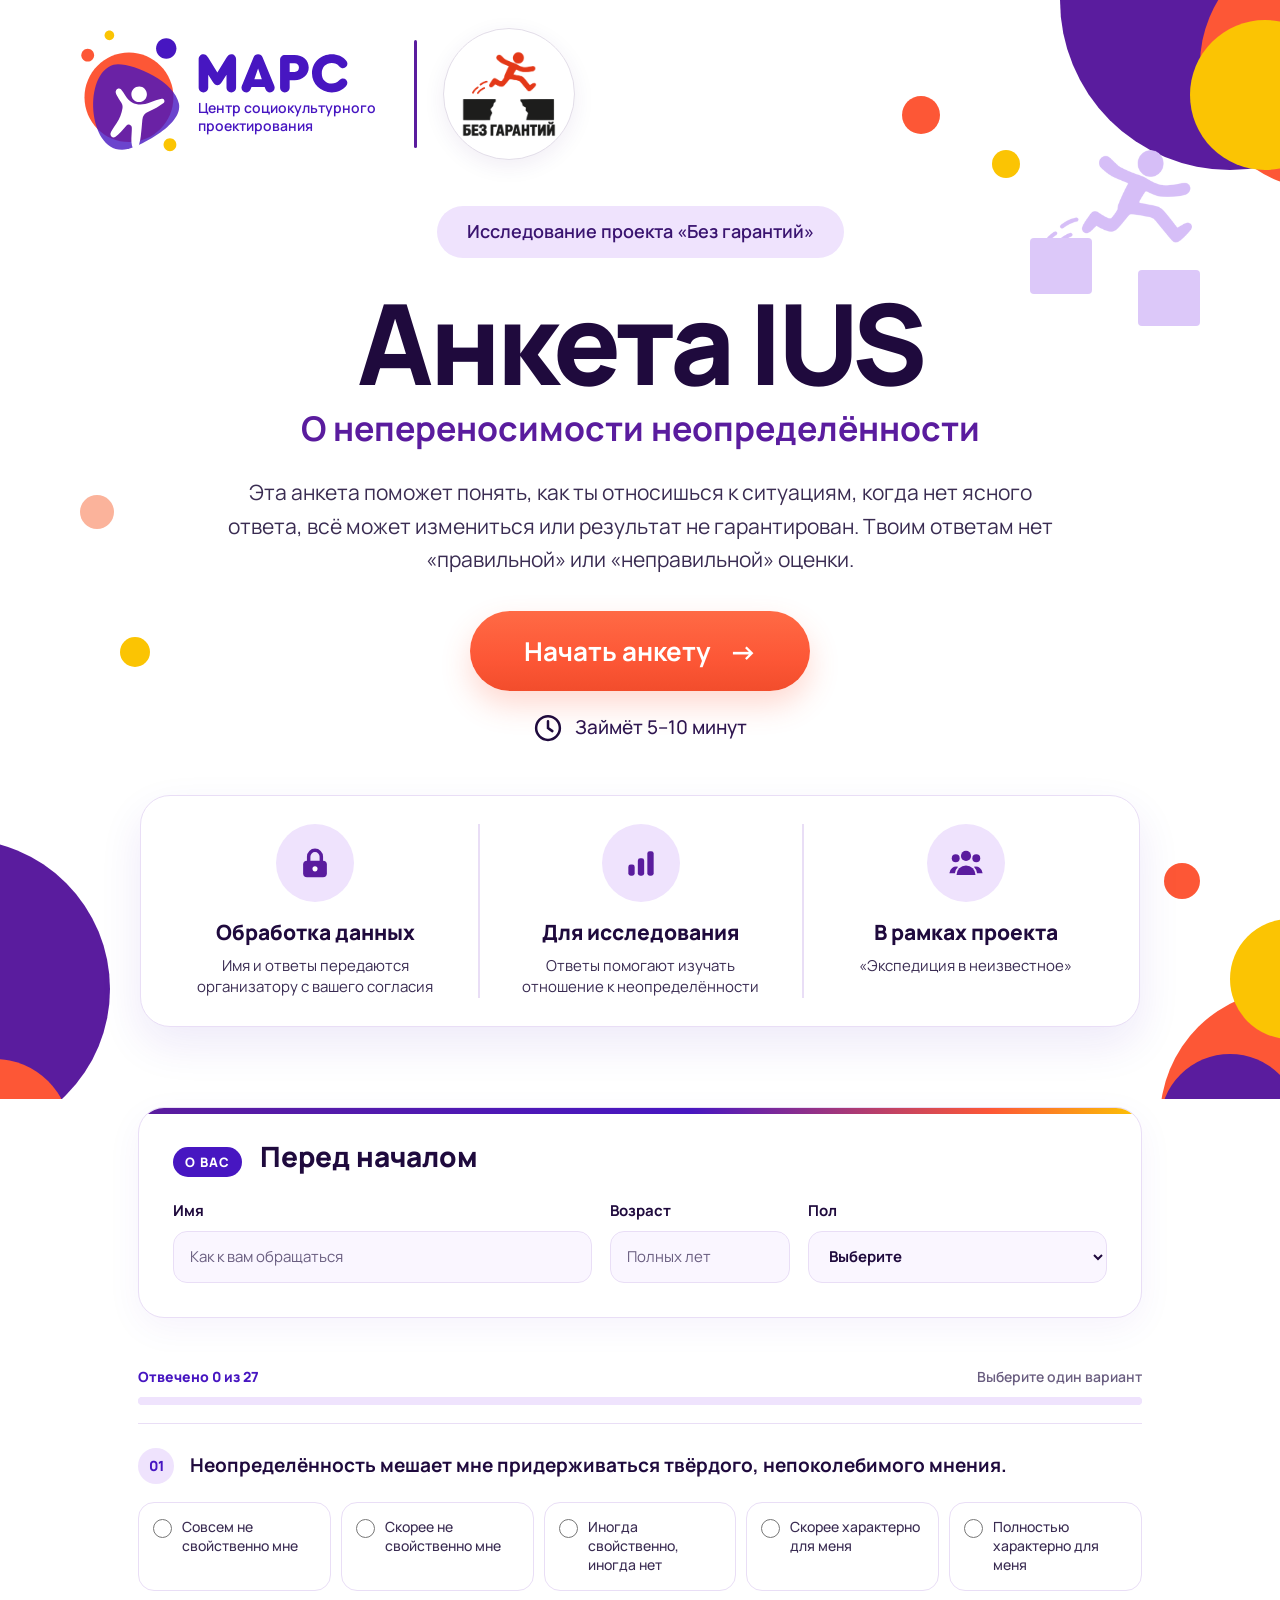
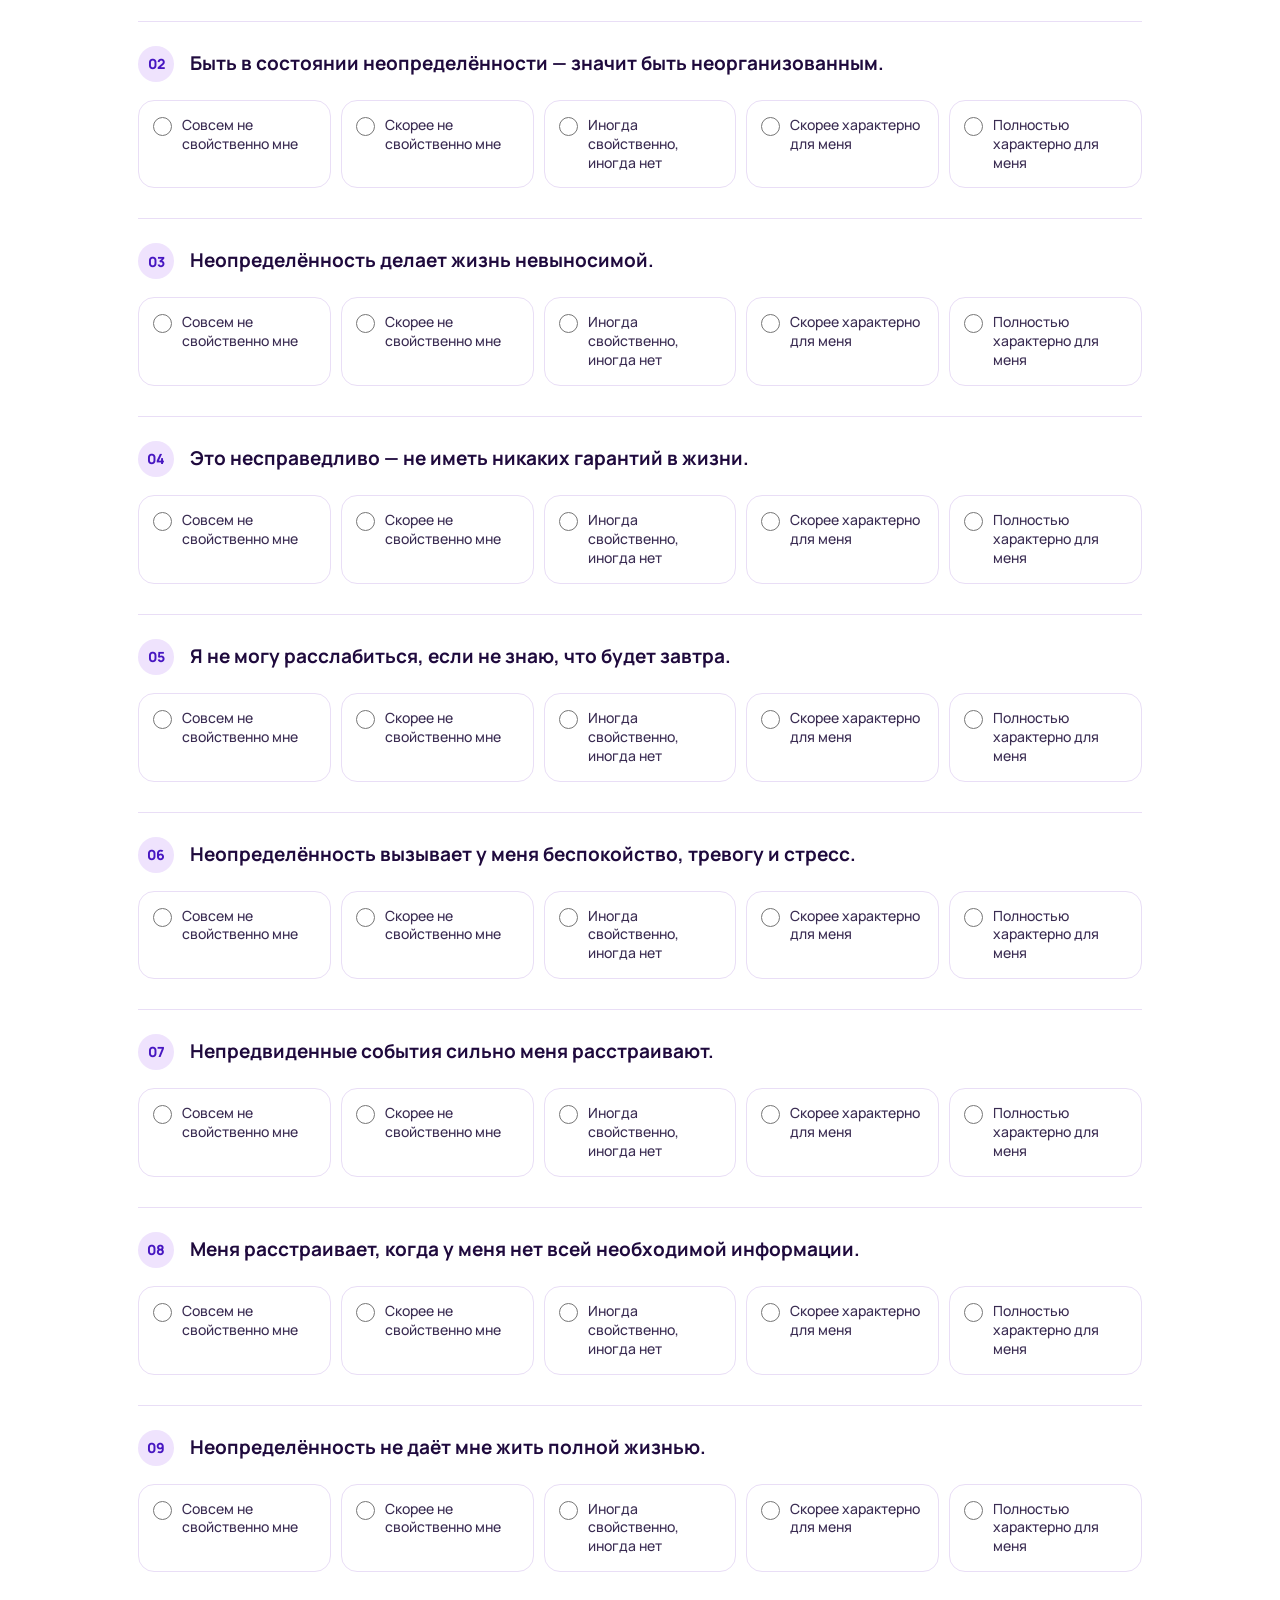
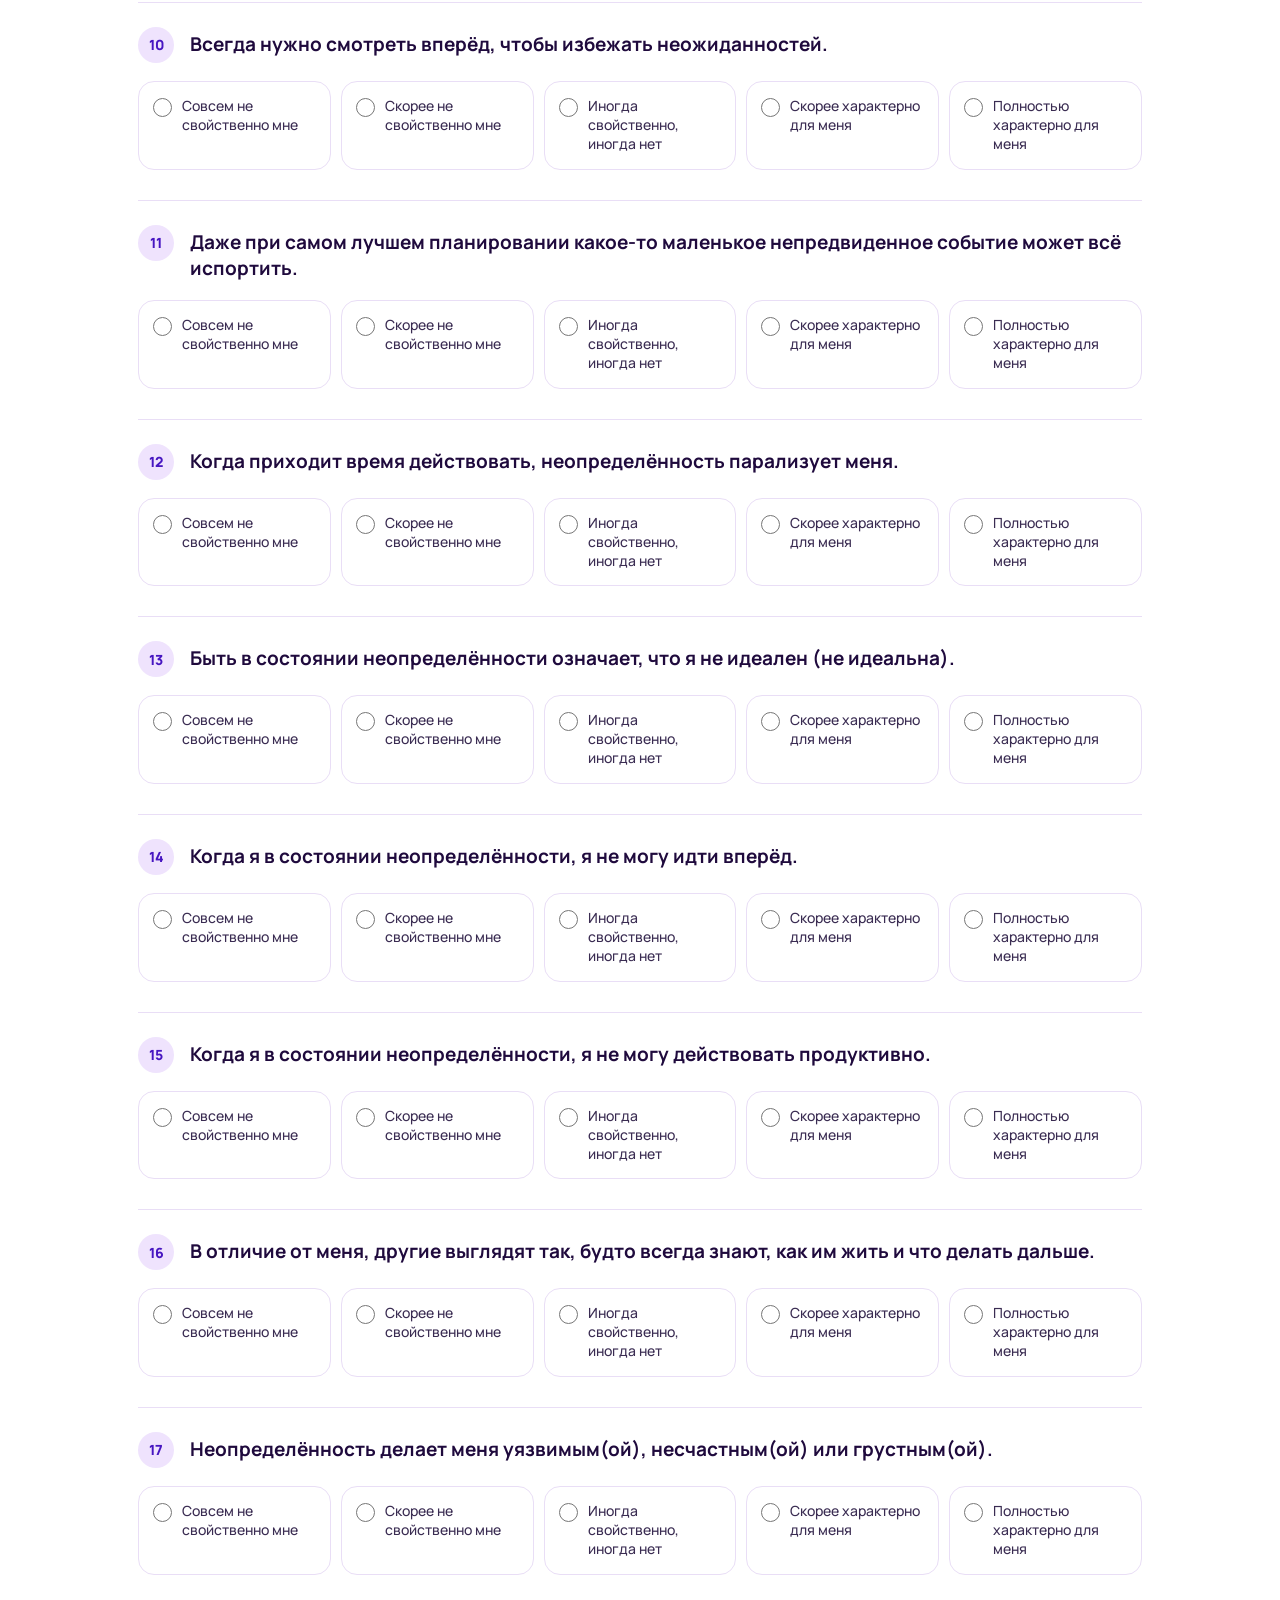
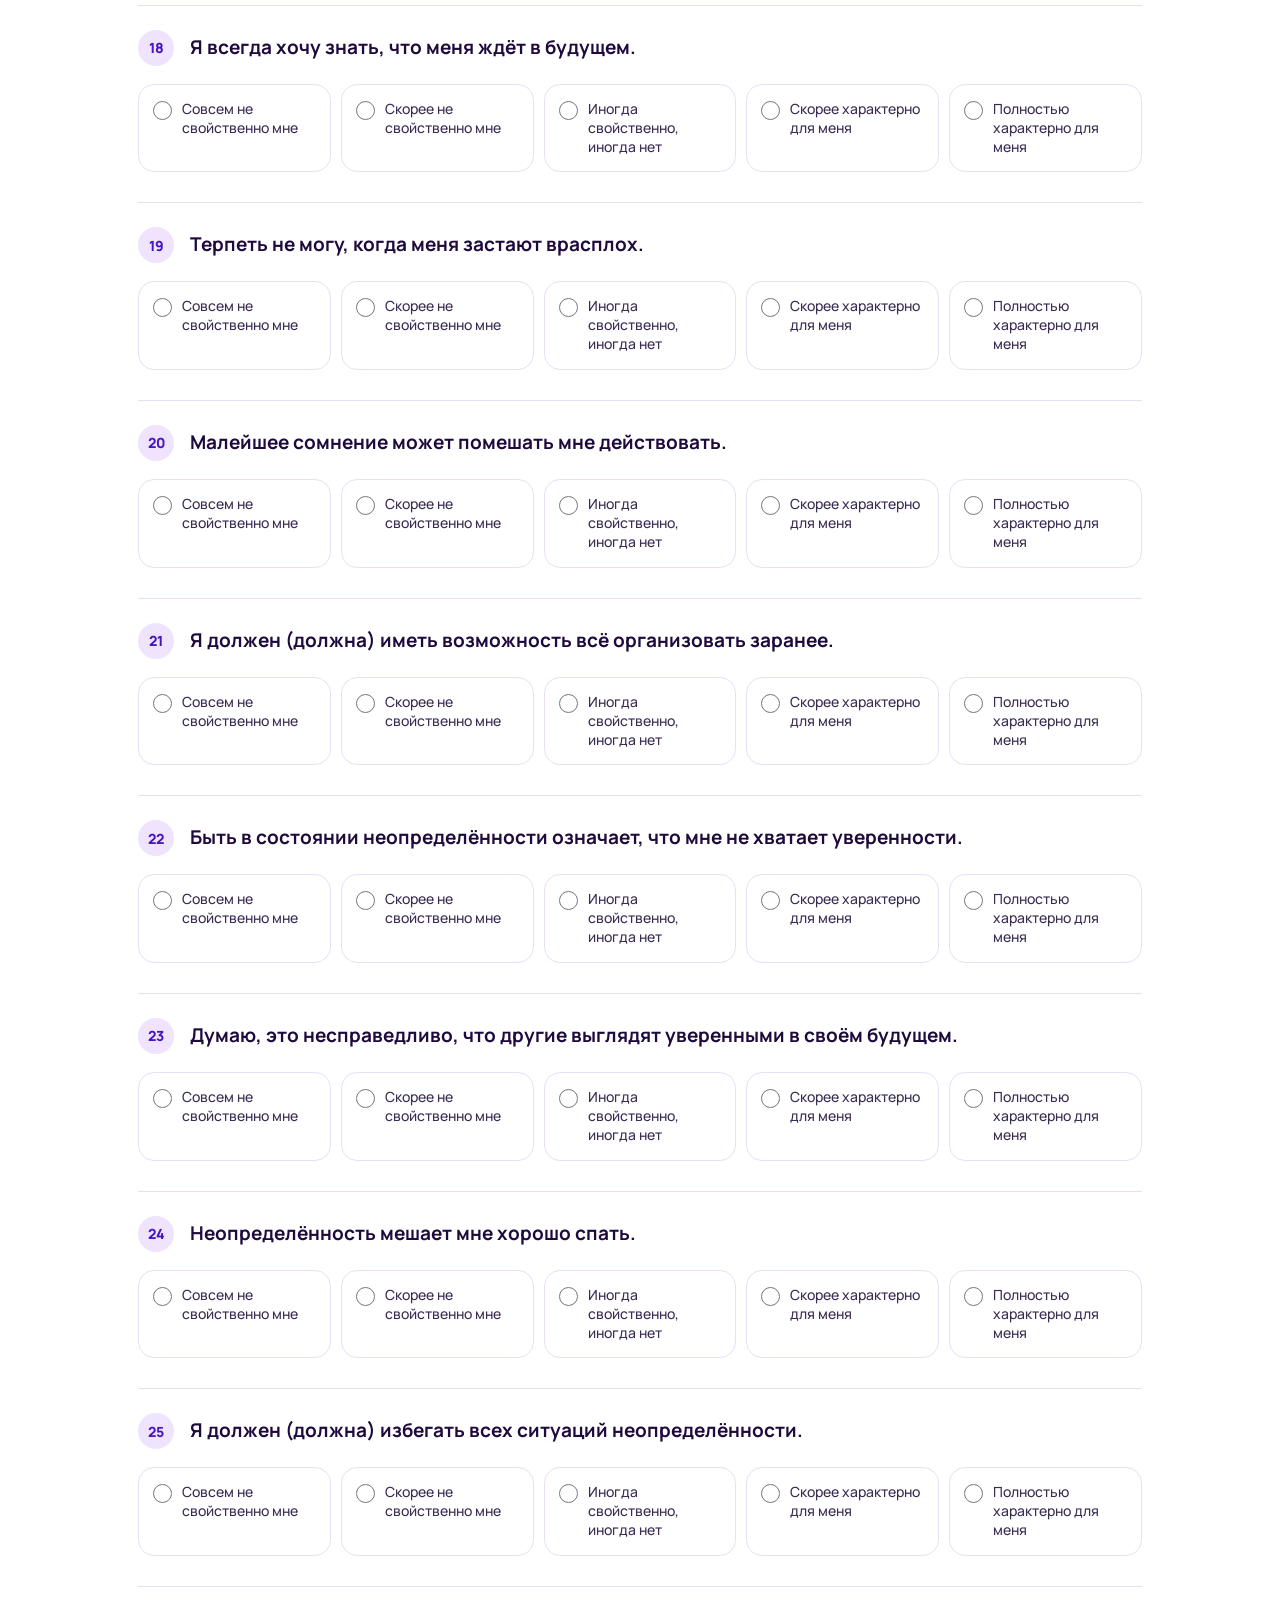
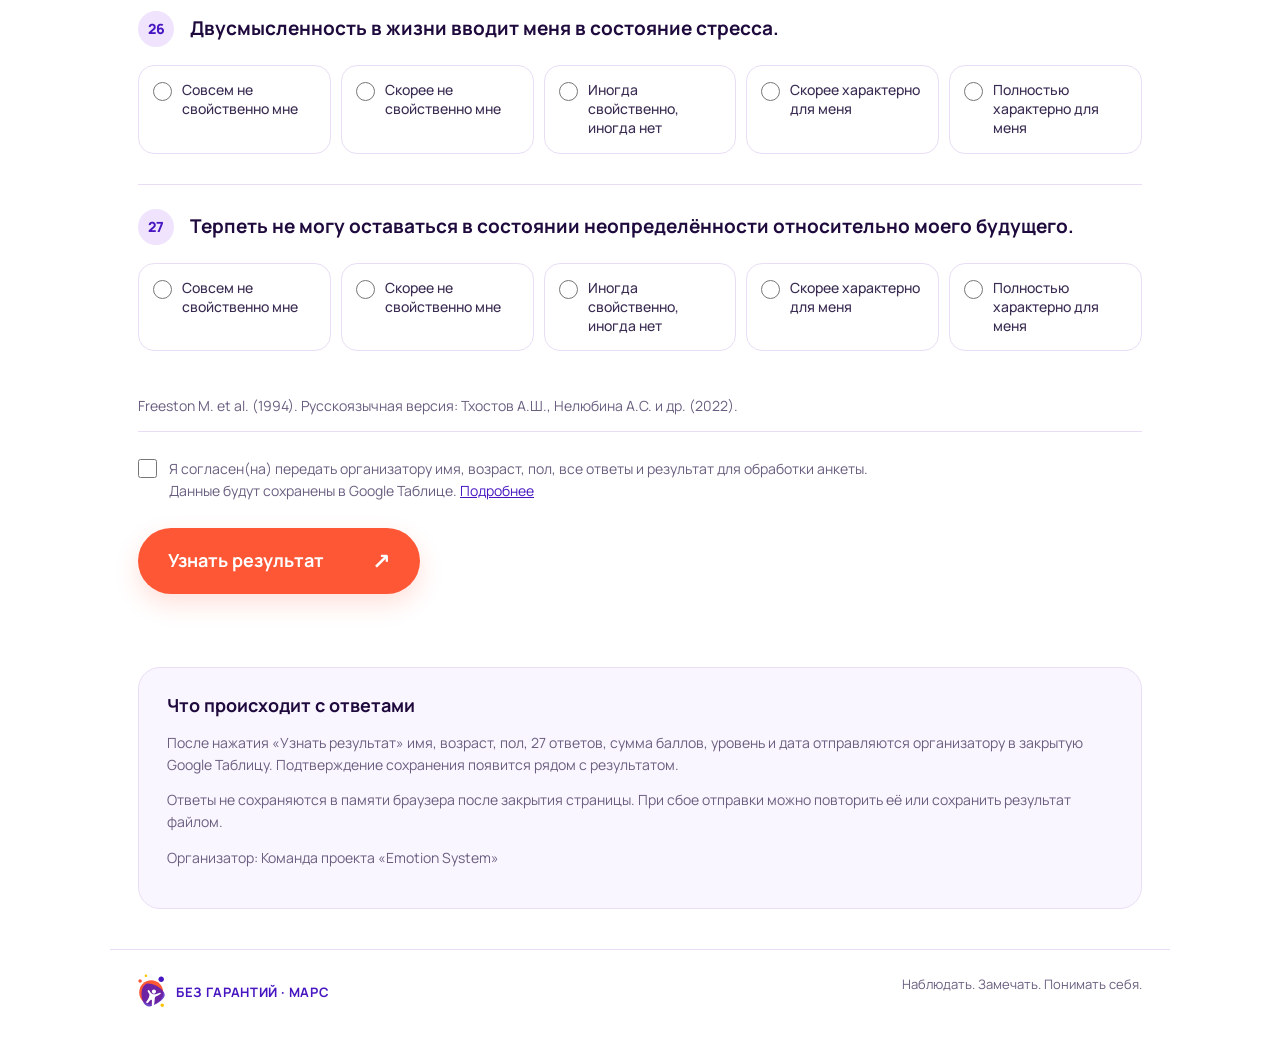
==== commit eaad8a6c: "Align survey time estimate with announcement: 5–10 minutes Co-Authored-By: Claude Opus 5.5 <noreply@" ====
--- a/docs/index.html
+++ b/docs/index.html
@@ -31,7 +31,7 @@
       <p class="intro-subtitle">О непереносимости неопределённости</p>
       <p class="lead">Эта анкета поможет понять, как ты относишься к ситуациям, когда нет ясного ответа, всё может измениться или результат не гарантирован. Твоим ответам нет «правильной» или «неправильной» оценки.</p>
       <a class="start-link" href="#survey">Начать анкету <span aria-hidden="true">→</span></a>
-      <p class="time-hint"><svg viewBox="0 0 24 24" aria-hidden="true"><circle cx="12" cy="12" r="9.5"/><path d="M12 6.5V12l3.5 2.5"/></svg>Займёт около 5 минут</p>
+      <p class="time-hint"><svg viewBox="0 0 24 24" aria-hidden="true"><circle cx="12" cy="12" r="9.5"/><path d="M12 6.5V12l3.5 2.5"/></svg>Займёт 5–10 минут</p>
       <div class="feature-strip">
         <div class="feature"><span class="feature-icon" aria-hidden="true"><svg viewBox="0 0 24 24"><rect x="4.5" y="10.5" width="15" height="10.5" rx="2.5" class="fill"/><path d="M8 10.5V8a4 4 0 0 1 8 0v2.5"/><circle cx="12" cy="15.7" r="1.6" fill="#fff" stroke="none"/></svg></span><strong>Обработка данных</strong><span>Имя и ответы передаются организатору с вашего согласия</span></div>
         <div class="feature"><span class="feature-icon" aria-hidden="true"><svg viewBox="0 0 24 24"><rect x="4" y="13" width="4" height="7" rx="1.5" class="fill"/><rect x="10" y="9" width="4" height="11" rx="1.5" class="fill"/><rect x="16" y="4.5" width="4" height="15.5" rx="1.5" class="fill"/></svg></span><strong>Для исследования</strong><span>Ответы помогают изучать отношение к неопределённости</span></div>
